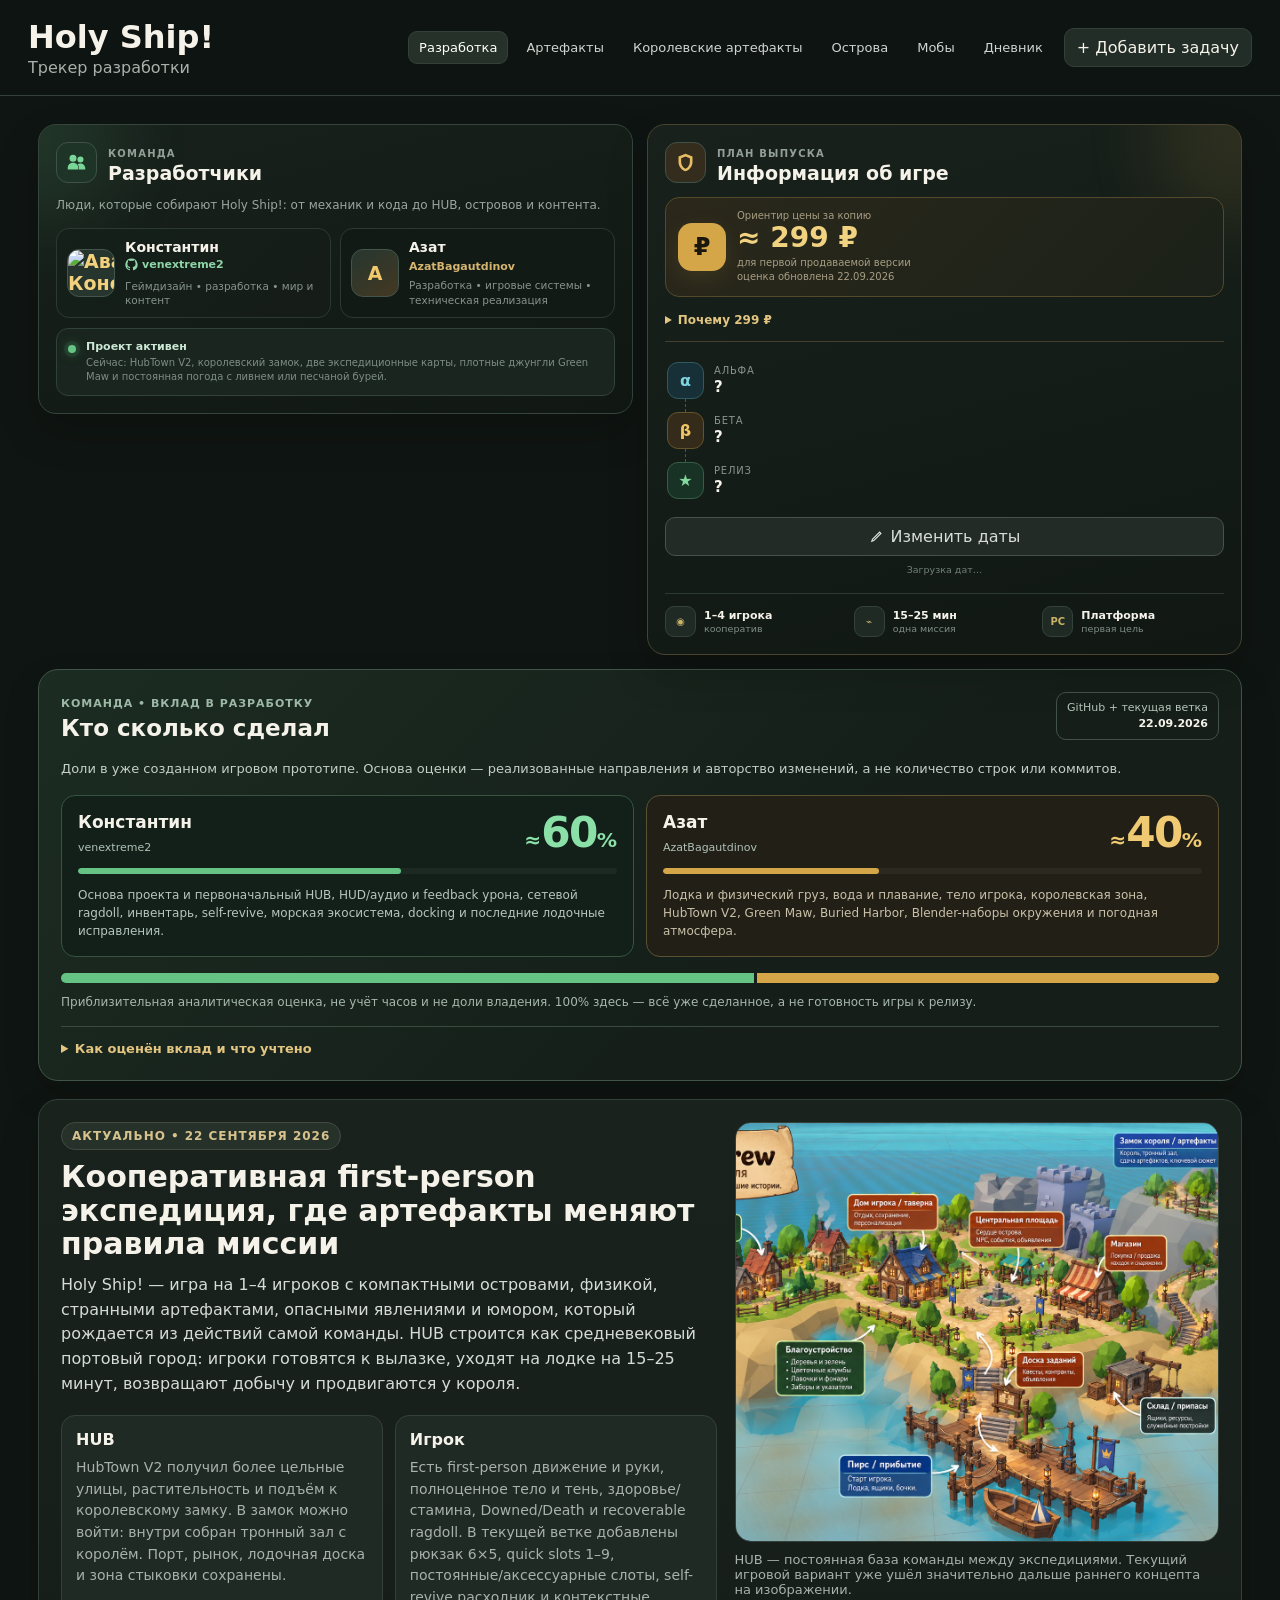
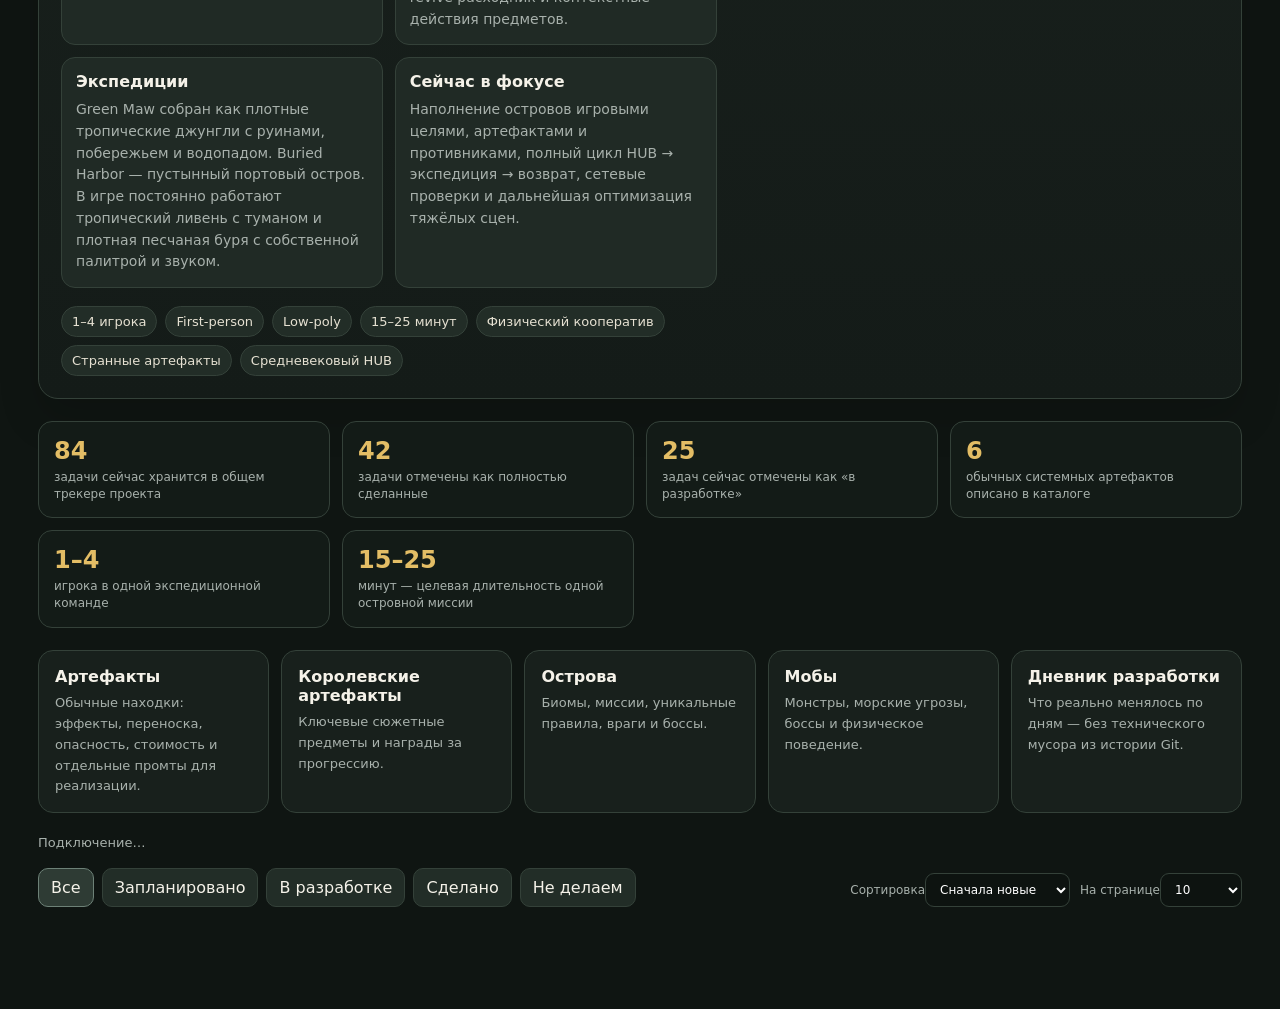
==== index.html @ 6473b207 "docs: refresh project board through Sep 22" ====
<!doctype html>
<html lang="ru">
<head>
<meta charset="utf-8">
<meta name="viewport" content="width=device-width,initial-scale=1">
<title>Holy Ship! — разработка</title>
<link rel="stylesheet" href="styles.css">
<link rel="stylesheet" href="home-panels.css">
<link rel="stylesheet" href="project-assessment.css?v=20260922">
</head>
<body class="home-page">
<header>
  <a class="brand" href="index.html"><h1>Holy Ship!</h1><p>Трекер разработки</p></a>
  <div class="header-actions">
    <nav class="site-nav">
      <a class="active" href="index.html">Разработка</a>
      <a href="artifacts.html">Артефакты</a>
      <a href="royal-artifacts.html">Королевские артефакты</a>
      <a href="islands.html">Острова</a>
      <a href="mobs.html">Мобы</a>
      <a href="devlog.html">Дневник</a>
    </nav>
    <button id="addTask">+ Добавить задачу</button>
  </div>
</header>

<main class="home-main">
<div class="home-layout">

  <aside class="home-sidebar developer-side" aria-label="Разработчики Holy Ship!">
    <section class="side-panel team-panel">
      <div class="side-panel-heading">
        <span class="side-icon side-icon-team" aria-hidden="true">
          <svg viewBox="0 0 24 24" role="img"><path d="M8 11a4 4 0 1 0 0-8 4 4 0 0 0 0 8Zm8.5 1a3.5 3.5 0 1 0 0-7 3.5 3.5 0 0 0 0 7ZM2 20v-2c0-3.2 2.6-5.8 5.8-5.8h.4c3.2 0 5.8 2.6 5.8 5.8v2H2Zm12.7 0v-1.8c0-1.7-.6-3.3-1.6-4.5.9-.5 2-.7 3.1-.7h.3c3 0 5.5 2.4 5.5 5.5V20h-7.3Z"/></svg>
        </span>
        <div><span class="side-kicker">Команда</span><h2>Разработчики</h2></div>
      </div>
      <p class="side-intro">Люди, которые собирают Holy Ship!: от механик и кода до HUB, островов и контента.</p>

      <div class="developer-list">
        <article class="developer-card developer-primary">
          <div class="developer-avatar github-avatar">
            <img src="https://avatars.githubusercontent.com/u/323663617?v=4" alt="Аватар Константина">
          </div>
          <div class="developer-copy">
            <strong>Константин</strong>
            <a class="developer-nick" href="https://github.com/venextreme2" target="_blank" rel="noopener noreferrer">
              <svg viewBox="0 0 24 24" aria-hidden="true"><path d="M12 .7a11.3 11.3 0 0 0-3.6 22c.6.1.8-.2.8-.5v-2.2c-3.4.7-4.1-1.4-4.1-1.4-.5-1.4-1.3-1.8-1.3-1.8-1.1-.7.1-.7.1-.7 1.2.1 1.8 1.2 1.8 1.2 1.1 1.8 2.8 1.3 3.5 1 .1-.8.4-1.3.8-1.6-2.7-.3-5.6-1.4-5.6-6a4.7 4.7 0 0 1 1.2-3.2c-.1-.3-.5-1.6.1-3.2 0 0 1-.3 3.3 1.2a11.5 11.5 0 0 1 6 0c2.3-1.6 3.3-1.2 3.3-1.2.6 1.6.2 2.9.1 3.2a4.7 4.7 0 0 1 1.2 3.2c0 4.7-2.9 5.7-5.6 6 .4.4.8 1.1.8 2.2v3.3c0 .3.2.6.8.5A11.3 11.3 0 0 0 12 .7Z"/></svg>
              venextreme2
            </a>
            <span>Геймдизайн • разработка • мир и контент</span>
          </div>
        </article>

        <article class="developer-card">
          <div class="developer-avatar azat-avatar" aria-hidden="true">A</div>
          <div class="developer-copy">
            <strong>Азат</strong>
            <a class="developer-nick plain-nick" href="https://github.com/AzatBagautdinov" target="_blank" rel="noopener noreferrer">AzatBagautdinov</a>
            <span>Разработка • игровые системы • техническая реализация</span>
          </div>
        </article>
      </div>

      <div class="team-status">
        <span class="live-dot" aria-hidden="true"></span>
        <div><strong>Проект активен</strong><span>Сейчас: HubTown V2, королевский замок, две экспедиционные карты, плотные джунгли Green Maw и постоянная погода с ливнем или песчаной бурей.</span></div>
      </div>
    </section>
  </aside>

  <div class="home-center">
    <section class="assessment-hud" id="team-contribution" aria-labelledby="contributionTitle">
      <div class="assessment-heading">
        <div><span class="assessment-kicker">Команда • вклад в разработку</span><h2 id="contributionTitle">Кто сколько сделал</h2></div>
        <div class="assessment-stamp">GitHub + текущая ветка<time datetime="2026-09-22">22.09.2026</time></div>
      </div>
      <p class="assessment-intro">Доли в уже созданном игровом прототипе. Основа оценки — реализованные направления и авторство изменений, а не количество строк или коммитов.</p>
      <div class="contribution-cards">
        <article class="contribution-card konstantin-contribution">
          <div class="contribution-card-top">
            <div class="contribution-person"><h3>Константин</h3><a href="https://github.com/venextreme2" target="_blank" rel="noopener noreferrer">venextreme2</a></div>
            <div class="contribution-value" aria-label="Примерно 60 процентов"><small>≈</small>60<small>%</small></div>
          </div>
          <div class="contribution-meter" aria-hidden="true"><span></span></div>
          <p>Основа проекта и первоначальный HUB, HUD/аудио и feedback урона, сетевой ragdoll, инвентарь, self-revive, морская экосистема, docking и последние лодочные исправления.</p>
        </article>
        <article class="contribution-card azat-contribution">
          <div class="contribution-card-top">
            <div class="contribution-person"><h3>Азат</h3><a href="https://github.com/AzatBagautdinov" target="_blank" rel="noopener noreferrer">AzatBagautdinov</a></div>
            <div class="contribution-value" aria-label="Примерно 40 процентов"><small>≈</small>40<small>%</small></div>
          </div>
          <div class="contribution-meter" aria-hidden="true"><span></span></div>
          <p>Лодка и физический груз, вода и плавание, тело игрока, королевская зона, HubTown V2, Green Maw, Buried Harbor, Blender-наборы окружения и погодная атмосфера.</p>
        </article>
      </div>
      <div class="contribution-split" aria-hidden="true"><span class="konstantin-share"></span><span class="azat-share"></span></div>
      <p class="assessment-caveat">Приблизительная аналитическая оценка, не учёт часов и не доли владения. 100% здесь — всё уже сделанное, а не готовность игры к релизу.</p>
      <details class="assessment-method">
        <summary>Как оценён вклад и что учтено</summary>
        <p>Срез истории <a href="https://github.com/venextreme2/Curio-Crew/tree/feature/environment-p5-atmosphere" target="_blank" rel="noopener noreferrer">Curio-Crew</a> за 1–22 сентября 2026, включая рабочие ветки с инвентарём, self-revive, морской экосистемой, docking, HubTown V2, королевским замком, Green Maw, Buried Harbor и погодой. Автор <code>BoryaZhivotnoe</code> учтён как Азат. Правки этого сайта в расчёт не включены.</p>
        <p>Ниже — условные баллы из 100. Веса направлений и распределение внутри них выбраны при анализе, а не измерены GitHub. Поэтому итог показан со знаком «≈».</p>
        <div class="assessment-table-wrap">
          <table class="assessment-table">
            <caption>Расчёт: К. — Константин, А. — Азат. Баллы не обозначают часы работы.</caption>
            <thead><tr><th scope="col">Направление</th><th scope="col">Вес</th><th scope="col">К.</th><th scope="col">А.</th></tr></thead>
            <tbody>
              <tr><th scope="row">Основа прототипа и доставка</th><td>6</td><td>6</td><td>0</td></tr>
              <tr><th scope="row">HUB, замок, локации и свет</th><td>18</td><td>10</td><td>8</td></tr>
              <tr><th scope="row">Экспедиционные миры, биомы и погода</th><td>16</td><td>3</td><td>13</td></tr>
              <tr><th scope="row">Игрок, тело, анимации, смерть и revive</th><td>14</td><td>8</td><td>6</td></tr>
              <tr><th scope="row">Вода, плавание и подводные эффекты</th><td>10</td><td>5</td><td>5</td></tr>
              <tr><th scope="row">Лодки, upgrade, docking и физический груз</th><td>11</td><td>6</td><td>5</td></tr>
              <tr><th scope="row">Инвентарь, quick slots и self-revive</th><td>8</td><td>8</td><td>0</td></tr>
              <tr><th scope="row">Морские существа и Shark AI</th><td>6</td><td>6</td><td>0</td></tr>
              <tr><th scope="row">Аудио, HUD и feedback урона</th><td>5</td><td>4</td><td>1</td></tr>
              <tr><th scope="row">Инструменты, коллизии и стабилизация</th><td>6</td><td>4</td><td>2</td></tr>
            </tbody>
            <tfoot><tr><th scope="row">Итого</th><td>100</td><td>60</td><td>40</td></tr></tfoot>
          </table>
        </div>
        <div class="assessment-evidence">
          <p><strong>Примеры вклада Константина:</strong> <a href="https://github.com/venextreme2/Curio-Crew/commit/9d857a5186cec283cc8191529ae76d3acc9ea79f" target="_blank" rel="noopener noreferrer">сборка HUB</a>, <a href="https://github.com/venextreme2/Curio-Crew/commit/b2d493122cbd69dd42f73d2ad4cbd9ad27508ed9" target="_blank" rel="noopener noreferrer">свет и туман</a>, <a href="https://github.com/venextreme2/Curio-Crew/commit/79cb7b4da74b2a150bab86f8b2b8f381b72b244d" target="_blank" rel="noopener noreferrer">hit/damage feedback</a>, <a href="https://github.com/venextreme2/Curio-Crew/commit/611344b75c66bc3a22d64d091be173e6da9c8a20" target="_blank" rel="noopener noreferrer">последние фиксы коллизий лодки</a> и текущая ветка с инвентарём, self-revive, морской экосистемой, docking и water/gameplay polish.</p>
          <p><strong>Примеры вклада Азата:</strong> <a href="https://github.com/venextreme2/Curio-Crew/commit/5e870aecf661e4c1f12cb3a8f9acf0238e9a3d4b" target="_blank" rel="noopener noreferrer">механика плавания</a>, <a href="https://github.com/venextreme2/Curio-Crew/commit/a07aa0bc72893ab0c742d03d9674245a0d147084" target="_blank" rel="noopener noreferrer">физическое тело игрока</a>, <a href="https://github.com/venextreme2/Curio-Crew/commit/dc43535c167300f0419b71db5fd477a32755e559" target="_blank" rel="noopener noreferrer">королевская зона</a>, <a href="https://github.com/venextreme2/Curio-Crew/commit/5182215e17bd1317cfc9fd90052757a99d9b647a" target="_blank" rel="noopener noreferrer">замок, HubTown V2 и Green Maw</a>, <a href="https://github.com/venextreme2/Curio-Crew/commit/d2ec234654513bbdbf4b252cfcbd4974ed2420c3" target="_blank" rel="noopener noreferrer">уникальная погода островов</a>, <a href="https://github.com/venextreme2/Curio-Crew/commit/5037fdc4231ae58b4a5cac8421519e1276eebc14" target="_blank" rel="noopener noreferrer">экспедиционная лодка</a> и <a href="https://github.com/venextreme2/Curio-Crew/commit/ec7ffcfca89c792f473c0821d813aefc0ca02b83" target="_blank" rel="noopener noreferrer">коллизии окружения</a>.</p>
        </div>
        <p class="assessment-limit">Merge-коммиты, повторы одной реализации, отменённые эксперименты и объём импортированных ассетов не дают дополнительных баллов. Реальные исправления интеграции учтены отдельно. Git не показывает все обсуждения, тестирование, совместную работу и незапушенные изменения. Автор коммита — ориентир, а не доказательство единоличного выполнения. Веса можно пересмотреть после совместной проверки.</p>
        <p>Это сохранённый срез на указанную дату, а не автоматический счётчик активности. Новые изменения требуют повторной оценки.</p>
      </details>
    </section>

    <section class="hero-card">
      <div class="hero-text">
        <span class="eyebrow">Актуально • 22 сентября 2026</span>
        <h2>Кооперативная first-person экспедиция, где артефакты меняют правила миссии</h2>
        <p>Holy Ship! — игра на 1–4 игроков с компактными островами, физикой, странными артефактами, опасными явлениями и юмором, который рождается из действий самой команды. HUB строится как средневековый портовый город: игроки готовятся к вылазке, уходят на лодке на 15–25 минут, возвращают добычу и продвигаются у короля.</p>

        <div class="hero-grid">
          <div class="mini-card"><h3>HUB</h3><p>HubTown V2 получил более цельные улицы, растительность и подъём к королевскому замку. В замок можно войти: внутри собран тронный зал с королём. Порт, рынок, лодочная доска и зона стыковки сохранены.</p></div>
          <div class="mini-card"><h3>Игрок</h3><p>Есть first-person движение и руки, полноценное тело и тень, здоровье/стамина, Downed/Death и recoverable ragdoll. В текущей ветке добавлены рюкзак 6×5, quick slots 1–9, постоянные/аксессуарные слоты, self-revive расходник и контекстные действия предметов.</p></div>
          <div class="mini-card"><h3>Экспедиции</h3><p>Green Maw собран как плотные тропические джунгли с руинами, побережьем и водопадом. Buried Harbor — пустынный портовый остров. В игре постоянно работают тропический ливень с туманом и плотная песчаная буря с собственной палитрой и звуком.</p></div>
          <div class="mini-card"><h3>Сейчас в фокусе</h3><p>Наполнение островов игровыми целями, артефактами и противниками, полный цикл HUB → экспедиция → возврат, сетевые проверки и дальнейшая оптимизация тяжёлых сцен.</p></div>
        </div>

        <div class="project-tags">
          <span>1–4 игрока</span><span>First-person</span><span>Low-poly</span><span>15–25 минут</span><span>Физический кооператив</span><span>Странные артефакты</span><span>Средневековый HUB</span>
        </div>
      </div>
      <div class="hero-image-wrap">
        <img src="assets/hub-hero.png" alt="Концепт HUB Holy Ship!">
        <div class="hero-caption">HUB — постоянная база команды между экспедициями. Текущий игровой вариант уже ушёл значительно дальше раннего концепта на изображении.</div>
      </div>
    </section>

    <section class="project-snapshot" aria-label="Актуальный срез проекта">
      <div class="snapshot-card"><strong id="taskTotal">84</strong><span>задачи сейчас хранится в общем трекере проекта</span></div>
      <div class="snapshot-card"><strong id="taskDone">42</strong><span>задачи отмечены как полностью сделанные</span></div>
      <div class="snapshot-card"><strong id="taskDoing">25</strong><span>задач сейчас отмечены как «в разработке»</span></div>
      <div class="snapshot-card"><strong id="artifactCount">6</strong><span>обычных системных артефактов описано в каталоге</span></div>
      <div class="snapshot-card"><strong>1–4</strong><span>игрока в одной экспедиционной команде</span></div>
      <div class="snapshot-card"><strong>15–25</strong><span>минут — целевая длительность одной островной миссии</span></div>
    </section>

    <section class="section-links">
      <a class="section-link" href="artifacts.html"><strong>Артефакты</strong><span>Обычные находки: эффекты, переноска, опасность, стоимость и отдельные промты для реализации.</span></a>
      <a class="section-link" href="royal-artifacts.html"><strong>Королевские артефакты</strong><span>Ключевые сюжетные предметы и награды за прогрессию.</span></a>
      <a class="section-link" href="islands.html"><strong>Острова</strong><span>Биомы, миссии, уникальные правила, враги и боссы.</span></a>
      <a class="section-link" href="mobs.html"><strong>Мобы</strong><span>Монстры, морские угрозы, боссы и физическое поведение.</span></a>
      <a class="section-link" href="devlog.html"><strong>Дневник разработки</strong><span>Что реально менялось по дням — без технического мусора из истории Git.</span></a>
    </section>

    <section class="task-board">
      <div class="statusline"><span id="connection">Подключение…</span></div>
      <div class="task-toolbar">
        <nav class="filters">
          <button class="filter active" data-filter="all">Все</button>
          <button class="filter" data-filter="planned">Запланировано</button>
          <button class="filter" data-filter="doing">В разработке</button>
          <button class="filter" data-filter="done">Сделано</button>
          <button class="filter" data-filter="cancelled">Не делаем</button>
        </nav>
        <div class="task-controls">
          <label>Сортировка<select id="taskSort"><option value="newest">Сначала новые</option><option value="oldest">Сначала старые</option><option value="status">По статусу</option><option value="title-asc">Название А–Я</option><option value="title-desc">Название Я–А</option></select></label>
          <label>На странице<select id="pageSize"><option value="5">5</option><option value="10" selected>10</option><option value="20">20</option><option value="50">50</option></select></label>
        </div>
      </div>
      <div id="taskMeta" class="task-meta"></div>
      <section id="tasks"></section>
      <div id="pagination" class="pagination"></div>
    </section>
  </div>

  <aside class="home-sidebar release-side" aria-label="Информация об игре">
    <section class="side-panel release-panel">
      <div class="side-panel-heading">
        <span class="side-icon side-icon-release" aria-hidden="true">
          <svg viewBox="0 0 24 24"><path d="M12 2 4 5v6c0 5.1 3.4 9.7 8 11 4.6-1.3 8-5.9 8-11V5l-8-3Zm0 3.1 5 1.9v4c0 3.5-2.1 6.9-5 8.1-2.9-1.2-5-4.6-5-8.1V7l5-1.9Z"/></svg>
        </span>
        <div><span class="side-kicker">План выпуска</span><h2>Информация об игре</h2></div>
      </div>

      <div class="price-card">
        <div class="price-icon" aria-hidden="true">₽</div>
        <div><span>Ориентир цены за копию</span><strong>≈ 299 ₽</strong><small>для первой продаваемой версии<br>оценка обновлена 22.09.2026</small></div>
      </div>
      <details class="price-assessment">
        <summary>Почему 299 ₽</summary>
        <p><strong>Предварительный ориентир: 249–399 ₽.</strong> 299 ₽ — аналитическое предложение для бюджетной кооперативной игры, не установленная цена магазина и не стоимость разработки проекта.</p>
        <p>В проекте уже есть HubTown V2 с замком и тронным залом, две крупные экспедиционные сцены, уникальная погода, физические взаимодействия, тело игрока, плавание, аудио, лодка с upgrade/docking, recoverable ragdoll, hit/damage feedback, инвентарь, self-revive и морские существа. Это заметно более зрелый прототип, но не подтверждение готовности к продаже: полный сетевой цикл экспедиции, противники, артефакты, прогрессия и стабильность ещё требуют проверки.</p>
        <p>Цену стоит подтвердить после внешнего плейтеста продаваемой сборки. Планы на острова и артефакты не считаются уже готовым контентом.</p>
        <p>Рыночные ориентиры для сравнения, а не формула цены: <a href="https://steamdb.info/app/1966720/" target="_blank" rel="noopener noreferrer">Lethal Company — региональные цены</a> и <a href="https://store.steampowered.com/app/3241660/REPO/" target="_blank" rel="noopener noreferrer">R.E.P.O. — формат и состав игры</a>. Обоснование текущих систем: <a href="devlog.html#day-2026-09-19">дневник разработки</a>.</p>
      </details>

      <div class="release-timeline" aria-live="polite">
        <div class="release-row alpha-row"><span class="release-badge">α</span><div><span>Альфа</span><strong id="alphaDate">?</strong></div></div>
        <div class="release-line"></div>
        <div class="release-row beta-row"><span class="release-badge">β</span><div><span>Бета</span><strong id="betaDate">?</strong></div></div>
        <div class="release-line"></div>
        <div class="release-row launch-row"><span class="release-badge">★</span><div><span>Релиз</span><strong id="releaseDate">?</strong></div></div>
      </div>

      <button id="editReleaseDates" class="release-edit-button" type="button">
        <svg viewBox="0 0 24 24" aria-hidden="true"><path d="m16.9 3.6 3.5 3.5L8.2 19.3 3 21l1.7-5.2L16.9 3.6Zm0 2.8L6.5 16.8 6 18l1.2-.5L17.6 7.1l-.7-.7Z"/></svg>
        Изменить даты
      </button>

      <div id="releaseEditor" class="release-editor hidden">
        <label>Альфа<input id="alphaDateInput" type="text" maxlength="40" placeholder="например: март 2027 или 15.03.2027"></label>
        <label>Бета<input id="betaDateInput" type="text" maxlength="40" placeholder="дата или период"></label>
        <label>Релиз<input id="releaseDateInput" type="text" maxlength="40" placeholder="дата или период"></label>
        <div class="release-editor-actions"><button id="cancelReleaseDates" type="button">Отмена</button><button id="saveReleaseDates" class="primary" type="button">Сохранить</button></div>
      </div>
      <div id="releaseSyncState" class="release-sync-state">Загрузка дат…</div>

      <div class="game-facts">
        <div><span class="fact-icon">◉</span><span><b>1–4 игрока</b><small>кооператив</small></span></div>
        <div><span class="fact-icon">⌁</span><span><b>15–25 мин</b><small>одна миссия</small></span></div>
        <div><span class="fact-icon">PC</span><span><b>Платформа</b><small>первая цель</small></span></div>
      </div>
    </section>
  </aside>

</div>
</main>

<dialog id="dialog">
<form id="form">
  <h2 id="formTitle">Новая задача</h2>
  <input id="id" type="hidden">
  <label>Название<input id="title" required></label>
  <label>Описание<textarea id="description" rows="4"></textarea></label>
  <label>Статус<select id="status"><option value="planned">Запланировано</option><option value="doing">В разработке</option><option value="done">Сделано</option><option value="cancelled">Не делаем</option></select></label>
  <div class="image-field">
    <label>Картинка</label>
    <div id="imageDrop" class="image-drop" tabindex="0" role="button" aria-label="Загрузить картинку"><input id="imageFile" type="file" accept="image/*" hidden><div id="imageDropText"><strong>Перетащи картинку в эту область</strong><small>Рамка подсветится перед успешным добавлением • или нажми, чтобы выбрать файл</small></div><img id="imagePreview" class="hidden" alt="Предпросмотр картинки"></div>
    <label>Или ссылка на картинку<input id="image" placeholder="https://..."></label>
    <button type="button" id="clearImage" class="image-clear hidden">Убрать картинку</button>
  </div>
  <div class="actions"><button type="button" id="delete" class="danger hidden">Удалить</button><span></span><button type="button" id="cancel">Отмена</button><button type="submit" class="primary">Сохранить</button></div>
</form>
</dialog>
<script src="https://cdn.jsdelivr.net/npm/@supabase/supabase-js@2"></script>
<script src="config.js"></script>
<script src="app.js"></script>
<script src="home-panels.js"></script>
</body>
</html>
---- styles.css ----
:root{--bg:#0f1512;--panel:#18201c;--panel2:#202a25;--border:#344139;--text:#f5f2e9;--muted:#a8b1ac;--gold:#d4a647;--green:#65c484;--yellow:#d7a94b;--red:#cf756b;--cyan:#6ebbc7}
*{box-sizing:border-box}html{scroll-behavior:smooth}body{margin:0;background:var(--bg);color:var(--text);font-family:system-ui,-apple-system,Segoe UI,sans-serif}a{color:inherit;text-decoration:none}
header{display:flex;justify-content:space-between;align-items:center;gap:20px;padding:18px 28px;border-bottom:1px solid var(--border);position:sticky;top:0;background:#0f1512f2;backdrop-filter:blur(12px);z-index:5}
.brand h1{margin:0}.brand p{margin:2px 0 0;color:var(--muted)}button,input,textarea,select{font:inherit}button,.button{border:1px solid var(--border);background:#222d27;color:var(--text);padding:9px 12px;border-radius:10px;cursor:pointer}.primary{background:var(--gold);color:#231a08;border:0;font-weight:800}.danger{color:#ffaaa1}.hidden{display:none!important}
.site-nav{display:flex;align-items:center;gap:7px;flex-wrap:wrap}.site-nav a{font-size:13px;padding:8px 10px;border-radius:9px;border:1px solid transparent;color:#cfd5d1}.site-nav a:hover,.site-nav a.active{background:#263129;border-color:var(--border);color:#fff}.header-actions{display:flex;align-items:center;gap:10px}
main{max-width:1180px;margin:auto;padding:28px 18px}.statusline{color:var(--muted);font-size:13px;margin:18px 0}.eyebrow{display:inline-block;font-size:12px;font-weight:800;letter-spacing:.08em;text-transform:uppercase;padding:6px 10px;border-radius:999px;background:#263129;color:#d7c28d;border:1px solid #414b44;margin-bottom:10px}
.hero-card{display:grid;grid-template-columns:1.15fr .85fr;gap:18px;background:linear-gradient(180deg,#1a221e,#141b18);border:1px solid var(--border);border-radius:20px;padding:22px;box-shadow:0 20px 40px #00000025}.hero-card h2,.page-hero h2{margin:0 0 12px;font-size:30px;line-height:1.12}.hero-card p,.page-hero p{margin:0;color:#d6dbd8;line-height:1.55}.hero-grid{display:grid;grid-template-columns:repeat(2,minmax(0,1fr));gap:12px;margin-top:18px}.mini-card{background:var(--panel2);border:1px solid var(--border);border-radius:14px;padding:14px}.mini-card h3{margin:0 0 8px;font-size:16px}.mini-card p{font-size:14px;color:var(--muted)}.project-tags,.tag-row{display:flex;flex-wrap:wrap;gap:8px;margin-top:18px}.project-tags span,.tag{padding:7px 10px;border-radius:999px;background:#222d27;border:1px solid var(--border);font-size:13px;color:#e6e1d2}.hero-image-wrap{display:flex;flex-direction:column;gap:10px}.hero-image-wrap img{width:100%;height:100%;max-height:420px;object-fit:cover;border-radius:16px;border:1px solid var(--border);display:block}.hero-caption{font-size:13px;color:var(--muted)}
.section-links{display:grid;grid-template-columns:repeat(auto-fit,minmax(185px,1fr));gap:12px;margin:22px 0}.section-link{background:var(--panel);border:1px solid var(--border);border-radius:15px;padding:16px;transition:.15s ease}.section-link:hover{transform:translateY(-2px);border-color:#66786e}.section-link strong{display:block;margin-bottom:6px}.section-link span{color:var(--muted);font-size:13px;line-height:1.45}
.project-snapshot{display:grid;grid-template-columns:repeat(4,minmax(0,1fr));gap:12px;margin:22px 0}.snapshot-card{background:#131b17;border:1px solid var(--border);border-radius:14px;padding:15px}.snapshot-card strong{font-size:24px;display:block;color:#e3bd65}.snapshot-card span{font-size:12px;color:var(--muted);line-height:1.4;display:block;margin-top:4px}
nav.filters{display:flex;gap:8px;flex-wrap:wrap;margin-bottom:0}.filter.active{border-color:#6d8177;background:#2e3b34}
.task-board{scroll-margin-top:100px}.task-toolbar{display:flex;justify-content:space-between;align-items:flex-end;gap:16px;margin-bottom:12px}.task-controls{display:flex;gap:10px;align-items:flex-end}.task-controls label{margin:0;font-size:12px;color:var(--muted)}.task-controls select{width:auto;min-width:145px;margin-top:5px;padding:8px 10px}.task-controls label:last-child select{min-width:82px}.task-meta{font-size:13px;color:var(--muted);margin:4px 0 12px}
#tasks,.catalog-grid{display:grid;gap:14px}.catalog-grid{grid-template-columns:1fr}.card,.catalog-card{background:var(--panel);border:1px solid var(--border);border-radius:15px}.card{padding:16px}.catalog-card{overflow:hidden;padding:0;box-shadow:0 10px 28px #00000018}.catalog-head{display:grid;grid-template-columns:minmax(260px,340px) 1fr;min-height:240px}.catalog-image{background:#111814;border-right:1px solid var(--border);display:flex;align-items:center;justify-content:center;color:#66736c;min-height:240px;overflow:hidden}.catalog-image img{width:100%;height:100%;min-height:240px;max-height:310px;object-fit:cover;display:block}.catalog-image span{padding:20px;text-align:center}.catalog-body{padding:17px 18px}.top{display:flex;justify-content:space-between;align-items:center;gap:10px}.pill{font-size:12px;font-weight:800;padding:5px 9px;border-radius:999px}.planned,.idea{background:#2b3430}.doing{background:#463a1c;color:#ffdc86}.done{background:#183b27;color:#92e4ad}.cancelled{background:#402625;color:#f0a098}.card h3,.catalog-card h3{margin:14px 0 6px}.catalog-card h3{font-size:22px}.card p,.catalog-card p{margin:0;color:var(--muted);white-space:pre-wrap;line-height:1.55}.catalog-description{max-width:78ch}.card img{width:100%;max-height:320px;object-fit:cover;border-radius:10px;margin-top:12px}.quick{display:flex;gap:7px;flex-wrap:wrap;margin-top:14px}.quick button{font-size:13px;padding:7px 9px}.edit{background:none;color:var(--muted)}
.pagination{display:flex;justify-content:center;align-items:center;gap:7px;margin:20px 0 4px;min-height:38px}.pagination button{min-width:38px;padding:8px 10px}.pagination button.active{background:var(--gold);border-color:var(--gold);color:#231a08;font-weight:800}.pagination button:disabled{opacity:.35;cursor:not-allowed}.pagination-ellipsis{color:var(--muted);padding:0 3px}
.detail-list{display:grid;grid-template-columns:repeat(2,minmax(0,1fr));gap:10px;padding:0 16px 16px}.detail{background:#131b17;border:1px solid #29352f;border-radius:10px;padding:12px;min-width:0}.detail b{display:block;font-size:11px;text-transform:uppercase;letter-spacing:.05em;color:#8d9992;margin-bottom:6px}.detail span{font-size:14px;line-height:1.48;white-space:pre-line;overflow-wrap:anywhere}.codex-prompt{margin:0 16px 16px;border:1px solid #36515b;background:#10191b;border-radius:11px;overflow:hidden}.codex-prompt summary{cursor:pointer;padding:12px 14px;font-weight:800;color:#87cfdb;list-style-position:inside}.codex-prompt[open] summary{border-bottom:1px solid #2b4148}.codex-prompt>div{white-space:pre-wrap;line-height:1.5;color:#d9e3e4;padding:14px;overflow-wrap:anywhere;font-size:14px}.empty-state{border:1px dashed var(--border);border-radius:15px;padding:30px;text-align:center;color:var(--muted);grid-column:1/-1}
.page-hero{background:linear-gradient(180deg,#1a221e,#141b18);border:1px solid var(--border);border-radius:20px;padding:22px}.page-toolbar{display:flex;justify-content:space-between;gap:12px;align-items:center;margin:18px 0}.search{max-width:360px;margin:0}.search input{margin:0}
dialog{width:min(760px,calc(100vw - 28px));max-height:90vh;overflow:auto;background:#151d19;color:var(--text);border:1px solid var(--border);border-radius:16px;padding:20px}dialog::backdrop{background:#0009}form h2{margin-top:0}label{display:block;margin:13px 0;color:#cbd1ce}input,textarea,select{width:100%;margin-top:6px;background:#0d1310;color:#fff;border:1px solid var(--border);border-radius:9px;padding:10px}.form-grid{display:grid;grid-template-columns:1fr 1fr;gap:0 14px}.form-grid .wide{grid-column:1/-1}.actions{display:grid;grid-template-columns:auto 1fr auto auto;gap:8px;margin-top:18px}

/* Drag & drop картинок — одинаково для задач, островов, мобов и артефактов */
.image-field{margin-top:13px}.image-field>label:first-child{margin-bottom:7px}.image-drop{min-height:150px;border:2px dashed #53645a;border-radius:14px;background:#0d1310;display:flex;align-items:center;justify-content:center;text-align:center;color:var(--muted);cursor:pointer;padding:12px;overflow:hidden;transition:border-color .15s ease,background .15s ease,box-shadow .15s ease,transform .15s ease;outline:none;position:relative}.image-drop:after{content:"";position:absolute;inset:7px;border:1px solid transparent;border-radius:10px;pointer-events:none;transition:.15s ease}.image-drop:hover,.image-drop:focus{border-color:#81958a;background:#111915}.image-drop.dragging{border-color:var(--gold);background:#1c2318;box-shadow:0 0 0 4px #d4a64722,0 0 28px #d4a64722;transform:scale(1.008)}.image-drop.dragging:after{border-color:#d4a64780}.image-drop-text,#imageDropText{display:flex;flex-direction:column;gap:5px;pointer-events:none}.image-drop-text strong,#imageDropText strong{color:var(--text)}.image-drop-text small,#imageDropText small{color:var(--muted)}.image-drop img{width:100%;max-height:330px;object-fit:contain;border-radius:8px;display:block;position:relative;z-index:1}.image-clear{margin-top:8px;background:#202a25;color:#f0a098}

/* Теги-чипы: запятые пользователю больше не нужны */
.tag-editor{margin:5px 0 8px}.tag-editor>label{margin-bottom:7px}.tag-chips{display:flex;gap:7px;flex-wrap:wrap;min-height:0;margin:5px 0 8px}.tag-edit-chip{display:inline-flex;align-items:center;gap:6px;border:1px solid #3f5148;background:#222d27;border-radius:999px;padding:6px 7px 6px 10px;font-size:13px}.tag-edit-chip button{width:22px;height:22px;padding:0;border:0;border-radius:50%;background:#344139;color:#cfd5d1;line-height:1}.tag-input-row{display:grid;grid-template-columns:1fr auto;gap:8px;align-items:end}.tag-input-row input{margin:0}.tag-help{display:block;color:#7f8c85;margin-top:6px;font-size:12px;line-height:1.4}

/* Дневник разработки */
.devlog{display:grid;gap:14px;margin-top:18px}.dev-day{display:grid;grid-template-columns:150px 1fr;gap:18px;background:var(--panel);border:1px solid var(--border);border-radius:15px;padding:18px}.dev-date strong{display:block;font-size:20px;color:#e0bc6a}.dev-date span{display:block;color:var(--muted);font-size:12px;margin-top:4px}.dev-entry h3{margin:0 0 9px;font-size:18px}.dev-entry p{margin:0;color:#cbd2ce;line-height:1.55}.dev-entry ul{margin:10px 0 0;padding-left:20px;color:var(--muted);line-height:1.55}.dev-note{margin-top:14px;padding:12px 14px;border-left:3px solid var(--gold);background:#161e1a;color:var(--muted);font-size:13px;line-height:1.5}

@media(max-width:980px){header{align-items:flex-start;flex-direction:column}.header-actions{width:100%;justify-content:space-between}.hero-card{grid-template-columns:1fr}.hero-grid{grid-template-columns:1fr 1fr}.catalog-head{grid-template-columns:280px 1fr}.task-toolbar{align-items:stretch;flex-direction:column}.task-controls{justify-content:flex-start}.project-snapshot{grid-template-columns:repeat(2,1fr)}}
@media(max-width:760px){.catalog-head{grid-template-columns:1fr}.catalog-image{border-right:0;border-bottom:1px solid var(--border);max-height:300px}.catalog-image img{max-height:300px}.detail-list{grid-template-columns:1fr}.dev-day{grid-template-columns:1fr;gap:9px}}
@media(max-width:600px){header{padding:14px}main{padding:18px 12px}.site-nav{overflow-x:auto;flex-wrap:nowrap;width:100%;padding-bottom:3px}.site-nav a{white-space:nowrap}.header-actions{align-items:flex-start;flex-direction:column}.actions{grid-template-columns:1fr 1fr}.actions span{display:none}.hero-card h2,.page-hero h2{font-size:24px}.hero-grid{grid-template-columns:1fr}.form-grid{grid-template-columns:1fr}.page-toolbar{align-items:stretch;flex-direction:column}.search{max-width:none}.task-controls{display:grid;grid-template-columns:1fr 1fr;width:100%}.task-controls select{width:100%;min-width:0}.pagination{flex-wrap:wrap}.project-snapshot{grid-template-columns:1fr 1fr}.tag-input-row{grid-template-columns:1fr}.tag-input-row button{width:100%}}

/* Compact long catalog content: keep cards wide and readable instead of endless narrow columns. */
.catalog-description{color:var(--muted);white-space:pre-wrap;line-height:1.55;max-width:82ch;overflow-wrap:anywhere}
.catalog-description.is-clamped{display:-webkit-box;-webkit-line-clamp:7;-webkit-box-orient:vertical;overflow:hidden}
.text-toggle{margin-top:9px;padding:6px 0;border:0;background:transparent;color:#d8b45e;font-size:12px;text-align:left}
.detail-list{display:grid;grid-template-columns:repeat(2,minmax(0,1fr));gap:10px;padding:0 16px 16px}
.detail-accordion{background:#131b17;border:1px solid #29352f;border-radius:10px;min-width:0;overflow:hidden}
.detail-accordion summary{cursor:pointer;padding:12px;font-size:11px;text-transform:uppercase;letter-spacing:.05em;color:#9aa69f;font-weight:800}
.detail-accordion[open] summary{border-bottom:1px solid #29352f}
.detail-content{padding:12px 14px 14px;font-size:14px;line-height:1.52;white-space:pre-wrap;overflow-wrap:anywhere;color:#e4e8e5}
@media(max-width:760px){.detail-list{grid-template-columns:1fr}}
---- home-panels.css ----
.home-page{overflow-x:hidden}.home-main{max-width:1800px;padding:28px 18px}.home-layout{display:grid;grid-template-columns:minmax(220px,260px) minmax(0,1180px) minmax(230px,280px);grid-template-areas:"left center right";gap:20px;align-items:start;justify-content:center}.home-center{grid-area:center;min-width:0}.developer-side{grid-area:left}.release-side{grid-area:right}.home-sidebar{position:sticky;top:96px;min-width:0}
.side-panel{position:relative;overflow:hidden;background:linear-gradient(165deg,#18211c 0%,#111814 100%);border:1px solid #35453c;border-radius:18px;padding:17px;box-shadow:0 18px 42px #0000002b}.side-panel:before{content:"";position:absolute;width:170px;height:170px;border-radius:50%;filter:blur(38px);opacity:.12;pointer-events:none}.team-panel:before{left:-85px;top:-70px;background:#65c484}.release-panel:before{right:-80px;top:-70px;background:#d4a647}.side-panel>*{position:relative;z-index:1}.side-panel-heading{display:flex;align-items:center;gap:11px;margin-bottom:11px}.side-panel-heading h2{font-size:19px;margin:2px 0 0;line-height:1.1}.side-kicker{font-size:10px;letter-spacing:.12em;text-transform:uppercase;color:#93a097;font-weight:800}.side-icon{width:41px;height:41px;flex:0 0 41px;border-radius:12px;display:grid;place-items:center;border:1px solid #405248}.side-icon svg{width:21px;height:21px;fill:currentColor}.side-icon-team{background:#1d3427;color:#7ad598}.side-icon-release{background:#342d1d;color:#e6bd64}.side-intro{font-size:12px!important;color:#99a69f!important;line-height:1.5!important;margin-bottom:14px!important}
.developer-list{display:grid;gap:9px}.developer-card{display:grid;grid-template-columns:48px 1fr;gap:10px;align-items:center;background:#121a16;border:1px solid #2c3932;border-radius:13px;padding:10px;transition:.15s ease}.developer-card:hover{border-color:#4d6257;transform:translateY(-1px)}.developer-primary{background:linear-gradient(135deg,#142019,#161c18)}.developer-avatar{width:48px;height:48px;border-radius:12px;display:grid;place-items:center;overflow:hidden;border:1px solid #43554c;background:#26352d;color:#f4d27d;font-weight:900;font-size:19px}.developer-avatar img{width:100%;height:100%;object-fit:cover;display:block}.azat-avatar{background:linear-gradient(145deg,#26362f,#443822);color:#f2ca6e}.developer-copy{min-width:0}.developer-copy strong{display:block;font-size:14px}.developer-copy>span:last-child{display:block;color:#87938d;font-size:10.5px;line-height:1.35;margin-top:4px}.developer-nick{display:inline-flex;align-items:center;gap:4px;margin-top:3px;color:#8ed5a7;font-size:11px;font-weight:700;max-width:100%}.developer-nick svg{width:13px;height:13px;fill:currentColor}.plain-nick{color:#d5b56f}.team-status{display:grid;grid-template-columns:9px 1fr;gap:9px;margin-top:13px;padding:11px;border-radius:12px;background:#19251e;border:1px solid #304239}.live-dot{width:8px;height:8px;margin-top:5px;border-radius:50%;background:#65c484;box-shadow:0 0 0 4px #65c48418,0 0 12px #65c48488}.team-status strong{display:block;font-size:11px;color:#cce8d5}.team-status span:last-child{display:block;font-size:10px;color:#7f8d85;line-height:1.4;margin-top:3px}
.release-panel{border-color:#4a432f}.price-card{display:grid;grid-template-columns:48px 1fr;gap:11px;align-items:center;padding:12px;border-radius:14px;background:linear-gradient(135deg,#2b281b,#1b2119);border:1px solid #54492b;margin:13px 0 16px}.price-icon{width:48px;height:48px;border-radius:14px;display:grid;place-items:center;background:#d4a647;color:#1b170c;font-weight:900;font-size:24px;box-shadow:0 7px 22px #d4a6471f}.price-card span,.price-card small{display:block;color:#a79e84;font-size:10px}.price-card strong{display:block;font-size:25px;color:#f1d280;line-height:1.05;margin:2px 0}.release-timeline{padding:4px 2px}.release-row{display:grid;grid-template-columns:37px 1fr;align-items:center;gap:10px}.release-badge{width:37px;height:37px;border-radius:11px;display:grid;place-items:center;font-weight:900;font-size:16px;border:1px solid}.release-row>div>span{display:block;font-size:10px;text-transform:uppercase;letter-spacing:.08em;color:#88958e}.release-row strong{display:block;margin-top:2px;font-size:15px;color:#f5f2e9;overflow-wrap:anywhere}.alpha-row .release-badge{background:#173037;border-color:#315964;color:#7fd3df}.beta-row .release-badge{background:#342b1a;border-color:#66532b;color:#efc666}.launch-row .release-badge{background:#183325;border-color:#365d45;color:#84d99f}.release-line{height:13px;border-left:1px dashed #4a554f;margin-left:18px}.release-edit-button{width:100%;margin-top:14px;display:flex;align-items:center;justify-content:center;gap:7px;background:#222b25;border-color:#475249;color:#d9ddd9}.release-edit-button:hover{border-color:#d4a647;color:#f1d280}.release-edit-button svg{width:15px;height:15px;fill:currentColor}.release-editor{margin-top:12px;padding:12px;border-radius:13px;background:#101713;border:1px solid #3f493d}.release-editor label{margin:8px 0;font-size:11px;color:#99a59e}.release-editor input{margin-top:4px;padding:8px 9px;font-size:12px}.release-editor-actions{display:grid;grid-template-columns:1fr 1fr;gap:7px;margin-top:10px}.release-sync-state{min-height:17px;margin-top:8px;text-align:center;font-size:9.5px;color:#708078}.release-sync-state.saved{color:#74c990}.release-sync-state.error{color:#dc857a}.game-facts{display:grid;gap:7px;margin-top:12px;padding-top:12px;border-top:1px solid #2e3932}.game-facts>div{display:grid;grid-template-columns:31px 1fr;gap:8px;align-items:center}.fact-icon{width:31px;height:31px;border-radius:9px;display:grid;place-items:center;background:#202a24;border:1px solid #344239;color:#cab267;font-size:10px;font-weight:900}.game-facts b,.game-facts small{display:block}.game-facts b{font-size:11px}.game-facts small{font-size:9.5px;color:#7f8c85;margin-top:1px}
@media(max-width:1500px){.home-main{max-width:1240px}.home-layout{grid-template-columns:1fr 1fr;grid-template-areas:"left right" "center center";gap:14px}.home-sidebar{position:static}.side-panel{height:100%}.developer-list{grid-template-columns:1fr 1fr}.team-status{margin-top:10px}.game-facts{grid-template-columns:repeat(3,1fr)}}
@media(max-width:820px){.home-layout{grid-template-columns:1fr;grid-template-areas:"center" "left" "right"}.developer-list{grid-template-columns:1fr}.game-facts{grid-template-columns:1fr}.home-main{padding:18px 12px}.side-panel{border-radius:16px}}
---- project-assessment.css ----
/* Dated, editorial project assessment. No runtime GitHub requests or credentials. */
.assessment-hud{min-width:0;margin:0 0 18px;padding:22px;border:1px solid #405547;border-radius:20px;background:linear-gradient(135deg,#1c2c22,#151e19 65%);box-shadow:0 16px 36px #00000020}
.assessment-heading{display:flex;justify-content:space-between;align-items:flex-start;gap:16px;margin-bottom:16px}.assessment-heading h2{margin:4px 0 0;font-size:23px;line-height:1.2}.assessment-kicker{font-size:11px;letter-spacing:.09em;text-transform:uppercase;font-weight:800;color:#9db8a6}.assessment-stamp{flex-shrink:0;border:1px solid #435348;border-radius:10px;padding:7px 10px;color:#b5c6ba;font-size:11px;line-height:1.45;text-align:right}.assessment-stamp time{display:block;font-weight:800;color:#f5f2e9}
.assessment-hud .assessment-intro{margin:0 0 16px;font-size:13px;color:#c4d0c8;line-height:1.55}.contribution-cards{display:grid;grid-template-columns:repeat(2,minmax(0,1fr));gap:12px}.contribution-card{min-width:0;padding:16px;border:1px solid #355541;border-radius:14px;background:#122019}.contribution-card.azat-contribution{background:#211f16;border-color:#5c5132}.contribution-card-top{display:flex;align-items:center;justify-content:space-between;gap:12px}.contribution-person{min-width:0}.contribution-person h3{font-size:17px;margin:0 0 4px}.contribution-person a{font-size:11px;color:#b1c2b7;overflow-wrap:anywhere}.contribution-value{white-space:nowrap;font-size:clamp(34px,3.3vw,49px);font-weight:850;line-height:1;letter-spacing:-.04em;color:#8be0a8;font-variant-numeric:tabular-nums}.azat-contribution .contribution-value{color:#f0ca73}.contribution-value small{font-size:.48em;letter-spacing:0;font-weight:650}.contribution-card p{margin:12px 0 0;color:#b6c6bc;font-size:12px;line-height:1.5}.azat-contribution p{color:#c9c0a9}.contribution-meter{height:6px;border-radius:999px;background:#ffffff0b;overflow:hidden;margin-top:13px}.contribution-meter span{display:block;height:100%;border-radius:inherit;background:#65c484}.konstantin-contribution .contribution-meter span{width:60%}.azat-contribution .contribution-meter span{width:40%;background:#d4a647}
.contribution-split{display:flex;height:10px;border-radius:999px;overflow:hidden;margin-top:16px;gap:3px}.contribution-split .konstantin-share{flex:60;background:#65c484}.contribution-split .azat-share{flex:40;background:#d4a647}.assessment-hud .assessment-caveat{margin:10px 0 0;color:#a6b7ac;font-size:12px;line-height:1.55}
.assessment-method,.price-assessment{margin-top:14px;border-top:1px solid #394a3e;padding-top:12px}.assessment-method>summary,.price-assessment>summary{cursor:pointer;font-weight:750;font-size:13px;color:#e2c580;line-height:1.5}.assessment-method>summary:focus-visible,.price-assessment>summary:focus-visible,.assessment-hud a:focus-visible{outline:2px solid #d4a647;outline-offset:4px;border-radius:3px}.assessment-method p,.price-assessment p{font-size:12px;color:#b9c6bd;line-height:1.6;margin:12px 0}.assessment-method a,.price-assessment a{color:#9cd9b1;text-decoration:underline;text-underline-offset:3px;overflow-wrap:anywhere}.assessment-method code{font-size:11px;color:#d9e4dd;overflow-wrap:anywhere}.assessment-table-wrap{margin-top:12px;max-width:100%;overflow-x:auto}.assessment-table{width:100%;border-collapse:collapse;font-size:12px;font-variant-numeric:tabular-nums}.assessment-table caption{text-align:left;color:#c8d4cc;font-size:12px;margin-bottom:8px;line-height:1.5}.assessment-table th,.assessment-table td{padding:9px 7px;border-bottom:1px solid #35473b;vertical-align:top}.assessment-table thead th{font-size:11px;color:#9db2a4}.assessment-table th:first-child{text-align:left;width:61%;font-weight:550}.assessment-table td,.assessment-table th:not(:first-child){text-align:right;white-space:nowrap}.assessment-table td:nth-child(3){color:#8be0a8}.assessment-table td:nth-child(4){color:#f0ca73}.assessment-table tfoot th,.assessment-table tfoot td{font-weight:800;border-bottom:0;color:#f5f2e9}.assessment-evidence{display:grid;grid-template-columns:repeat(2,minmax(0,1fr));gap:12px}.assessment-evidence p{margin:12px 0 0;padding:12px;border-radius:10px;background:#0000001c}.assessment-evidence strong{color:#e4ece6}.assessment-method .assessment-limit{border-left:2px solid #a18953;padding-left:12px;color:#c6c5b4}
.price-assessment{margin:-2px 0 16px;padding:0 0 12px;border-top:0;border-bottom:1px solid #443f2f}.price-assessment>summary{font-size:12px}.price-assessment p{font-size:11.5px}.price-assessment strong{color:#f0ca73}.release-panel .price-card strong{font-size:28px}.release-panel .price-card small{line-height:1.4;margin-top:4px}
@media(max-width:540px){.assessment-hud{padding:16px;border-radius:16px}.assessment-heading{flex-direction:column;gap:10px}.assessment-heading h2{font-size:21px}.assessment-stamp{text-align:left;display:flex;align-items:center;gap:7px;padding:6px 9px}.contribution-cards,.assessment-evidence{grid-template-columns:1fr}.contribution-value{font-size:42px}.assessment-table th,.assessment-table td{padding:8px 4px}.assessment-table th:first-child{width:58%}}
@media(prefers-reduced-motion:reduce){.assessment-hud *{scroll-behavior:auto}}
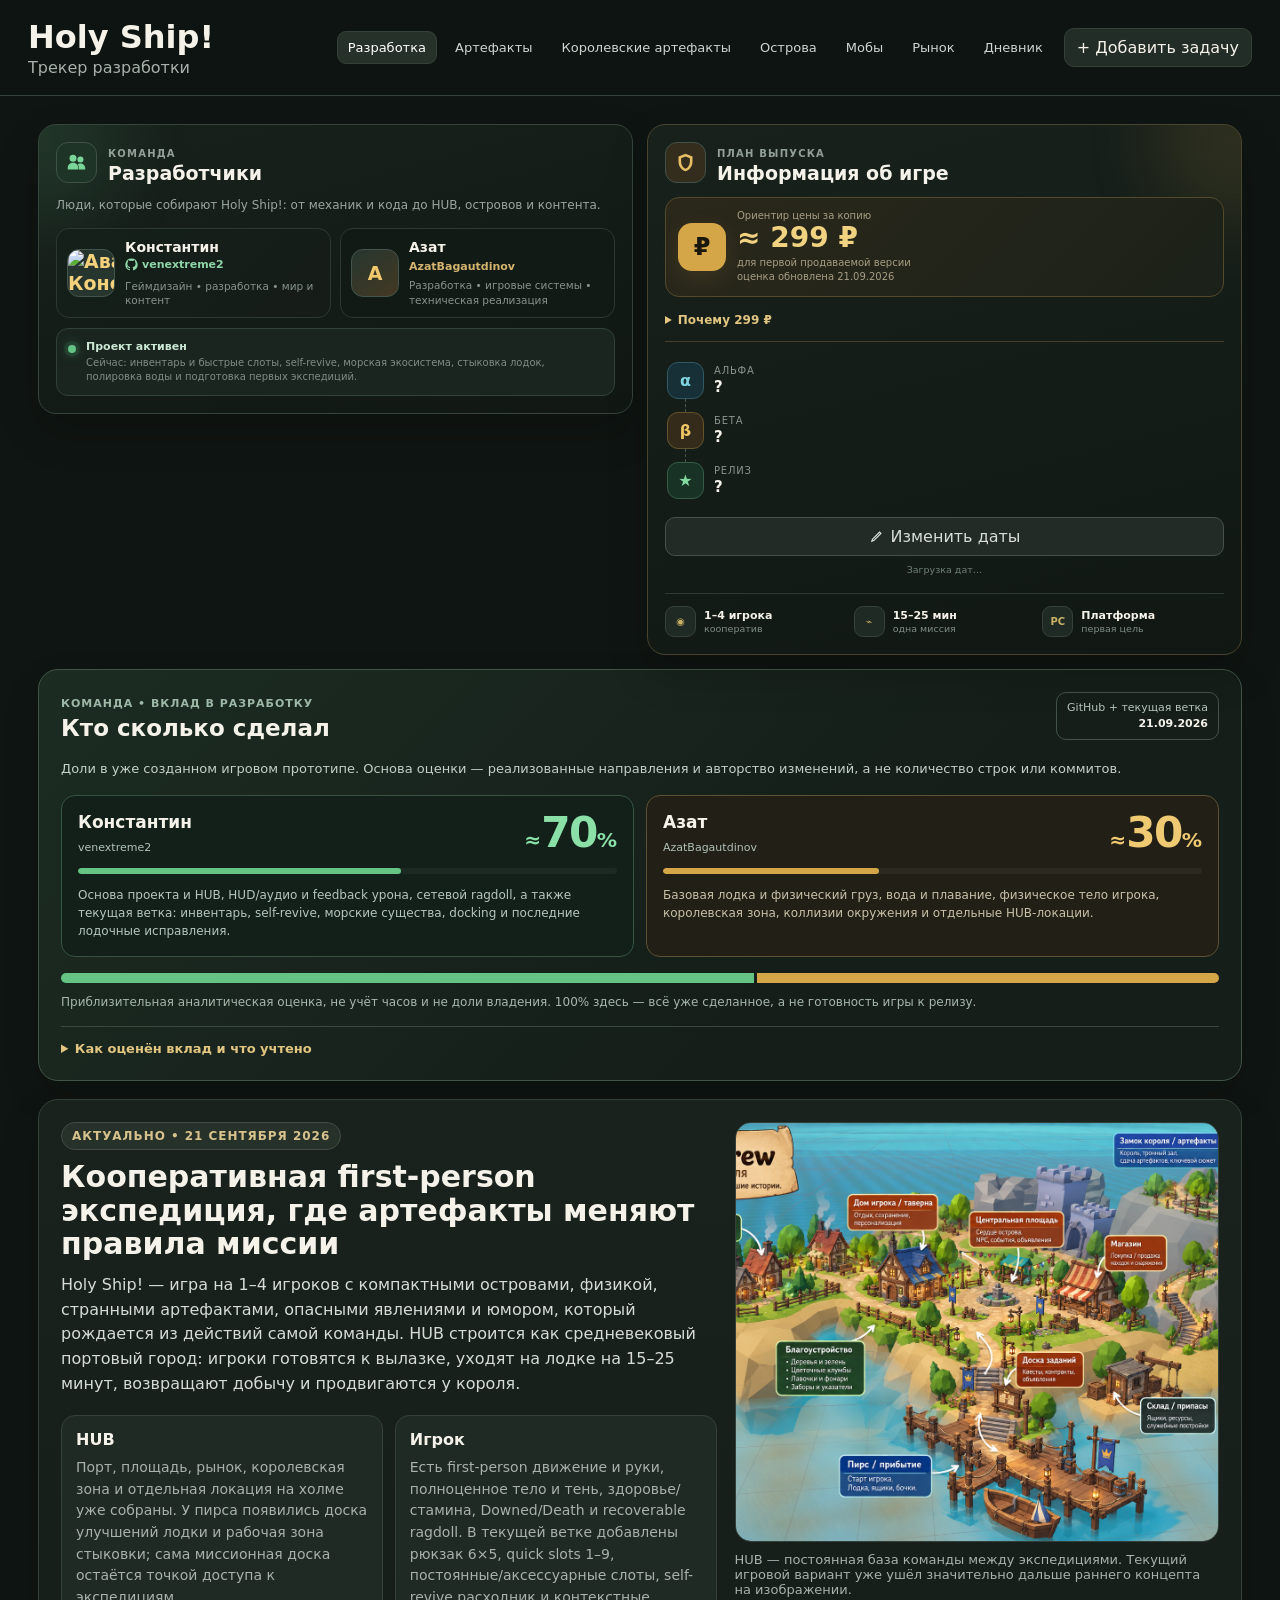
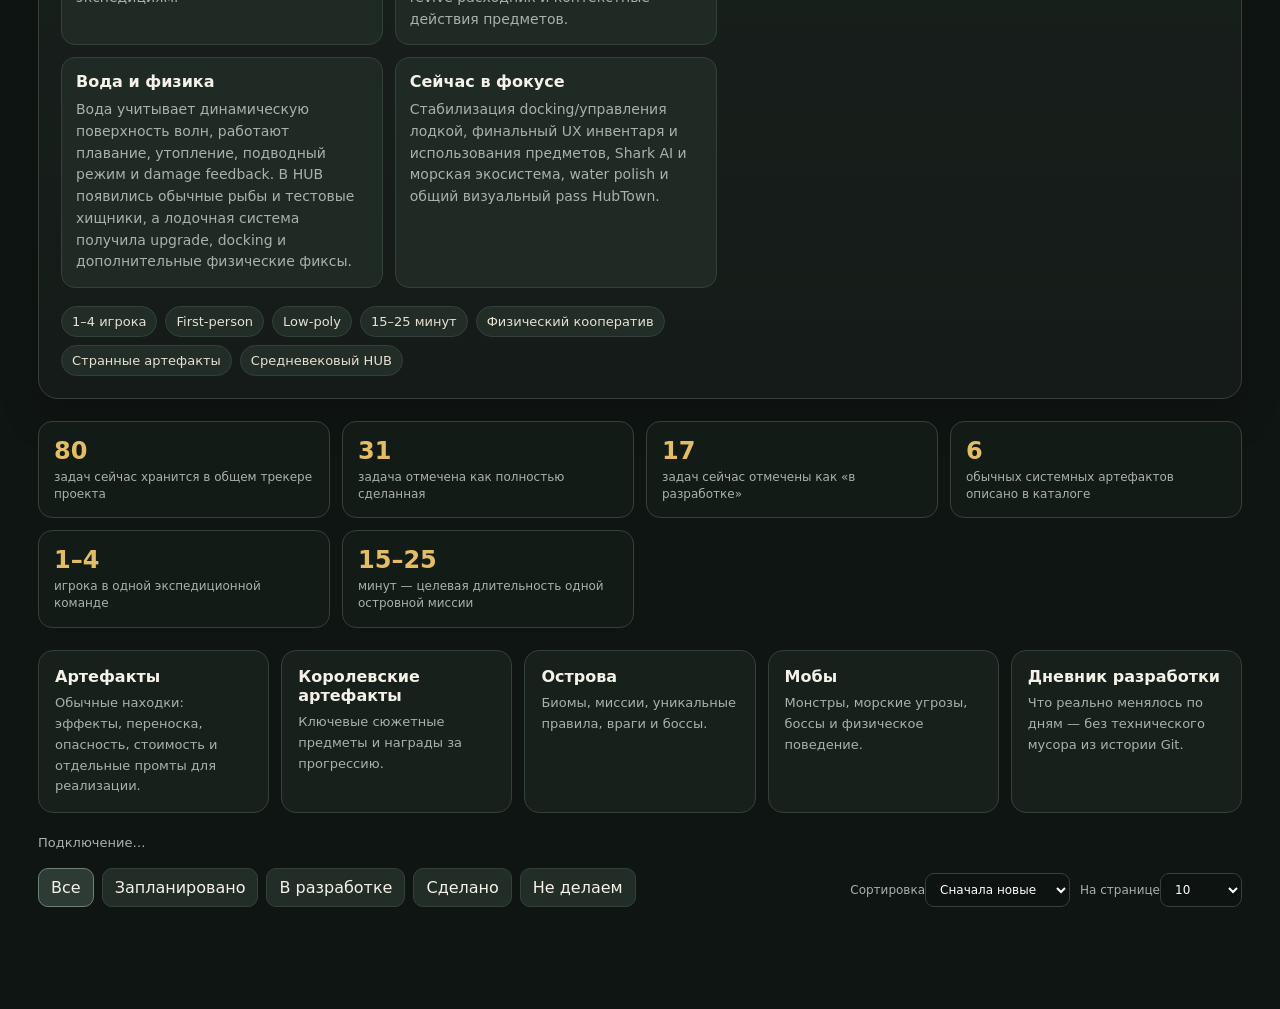
==== commit d4647e21: "nav: add market section" ====
--- a/index.html
+++ b/index.html
@@ -6,7 +6,7 @@
 <title>Holy Ship! — разработка</title>
 <link rel="stylesheet" href="styles.css">
 <link rel="stylesheet" href="home-panels.css">
-<link rel="stylesheet" href="project-assessment.css?v=20260922">
+<link rel="stylesheet" href="project-assessment.css?v=20260921">
 </head>
 <body class="home-page">
 <header>
@@ -18,7 +18,7 @@
       <a href="royal-artifacts.html">Королевские артефакты</a>
       <a href="islands.html">Острова</a>
       <a href="mobs.html">Мобы</a>
-      <a href="devlog.html">Дневник</a>
+      <a href="market.html">Рынок</a><a href="devlog.html">Дневник</a>
     </nav>
     <button id="addTask">+ Добавить задачу</button>
   </div>
@@ -64,7 +64,7 @@
 
       <div class="team-status">
         <span class="live-dot" aria-hidden="true"></span>
-        <div><strong>Проект активен</strong><span>Сейчас: HubTown V2, королевский замок, две экспедиционные карты, плотные джунгли Green Maw и постоянная погода с ливнем или песчаной бурей.</span></div>
+        <div><strong>Проект активен</strong><span>Сейчас: инвентарь и быстрые слоты, self-revive, морская экосистема, стыковка лодок, полировка воды и подготовка первых экспедиций.</span></div>
       </div>
     </section>
   </aside>
@@ -73,55 +73,54 @@
     <section class="assessment-hud" id="team-contribution" aria-labelledby="contributionTitle">
       <div class="assessment-heading">
         <div><span class="assessment-kicker">Команда • вклад в разработку</span><h2 id="contributionTitle">Кто сколько сделал</h2></div>
-        <div class="assessment-stamp">GitHub + текущая ветка<time datetime="2026-09-22">22.09.2026</time></div>
+        <div class="assessment-stamp">GitHub + текущая ветка<time datetime="2026-09-21">21.09.2026</time></div>
       </div>
       <p class="assessment-intro">Доли в уже созданном игровом прототипе. Основа оценки — реализованные направления и авторство изменений, а не количество строк или коммитов.</p>
       <div class="contribution-cards">
         <article class="contribution-card konstantin-contribution">
           <div class="contribution-card-top">
             <div class="contribution-person"><h3>Константин</h3><a href="https://github.com/venextreme2" target="_blank" rel="noopener noreferrer">venextreme2</a></div>
-            <div class="contribution-value" aria-label="Примерно 60 процентов"><small>≈</small>60<small>%</small></div>
+            <div class="contribution-value" aria-label="Примерно 70 процентов"><small>≈</small>70<small>%</small></div>
           </div>
           <div class="contribution-meter" aria-hidden="true"><span></span></div>
-          <p>Основа проекта и первоначальный HUB, HUD/аудио и feedback урона, сетевой ragdoll, инвентарь, self-revive, морская экосистема, docking и последние лодочные исправления.</p>
+          <p>Основа проекта и HUB, HUD/аудио и feedback урона, сетевой ragdoll, а также текущая ветка: инвентарь, self-revive, морские существа, docking и последние лодочные исправления.</p>
         </article>
         <article class="contribution-card azat-contribution">
           <div class="contribution-card-top">
             <div class="contribution-person"><h3>Азат</h3><a href="https://github.com/AzatBagautdinov" target="_blank" rel="noopener noreferrer">AzatBagautdinov</a></div>
-            <div class="contribution-value" aria-label="Примерно 40 процентов"><small>≈</small>40<small>%</small></div>
+            <div class="contribution-value" aria-label="Примерно 30 процентов"><small>≈</small>30<small>%</small></div>
           </div>
           <div class="contribution-meter" aria-hidden="true"><span></span></div>
-          <p>Лодка и физический груз, вода и плавание, тело игрока, королевская зона, HubTown V2, Green Maw, Buried Harbor, Blender-наборы окружения и погодная атмосфера.</p>
+          <p>Базовая лодка и физический груз, вода и плавание, физическое тело игрока, королевская зона, коллизии окружения и отдельные HUB-локации.</p>
         </article>
       </div>
       <div class="contribution-split" aria-hidden="true"><span class="konstantin-share"></span><span class="azat-share"></span></div>
       <p class="assessment-caveat">Приблизительная аналитическая оценка, не учёт часов и не доли владения. 100% здесь — всё уже сделанное, а не готовность игры к релизу.</p>
       <details class="assessment-method">
         <summary>Как оценён вклад и что учтено</summary>
-        <p>Срез истории <a href="https://github.com/venextreme2/Curio-Crew/tree/feature/environment-p5-atmosphere" target="_blank" rel="noopener noreferrer">Curio-Crew</a> за 1–22 сентября 2026, включая рабочие ветки с инвентарём, self-revive, морской экосистемой, docking, HubTown V2, королевским замком, Green Maw, Buried Harbor и погодой. Автор <code>BoryaZhivotnoe</code> учтён как Азат. Правки этого сайта в расчёт не включены.</p>
+        <p>Срез истории <a href="https://github.com/venextreme2/Curio-Crew/tree/00b5b9dc8b98ae2358c89a056e502c0be6af5976" target="_blank" rel="noopener noreferrer">Curio-Crew / develop</a> за 1–20 сентября 2026 до <code>00b5b9d</code> плюс фактически реализованная текущая рабочая ветка 20–21 сентября: инвентарь, self-revive, морские существа, docking, water/gameplay polish и связанные фиксы. Автор <code>BoryaZhivotnoe</code> учтён как Азат. Правки этого сайта в расчёт не включены.</p>
         <p>Ниже — условные баллы из 100. Веса направлений и распределение внутри них выбраны при анализе, а не измерены GitHub. Поэтому итог показан со знаком «≈».</p>
         <div class="assessment-table-wrap">
           <table class="assessment-table">
             <caption>Расчёт: К. — Константин, А. — Азат. Баллы не обозначают часы работы.</caption>
             <thead><tr><th scope="col">Направление</th><th scope="col">Вес</th><th scope="col">К.</th><th scope="col">А.</th></tr></thead>
             <tbody>
-              <tr><th scope="row">Основа прототипа и доставка</th><td>6</td><td>6</td><td>0</td></tr>
-              <tr><th scope="row">HUB, замок, локации и свет</th><td>18</td><td>10</td><td>8</td></tr>
-              <tr><th scope="row">Экспедиционные миры, биомы и погода</th><td>16</td><td>3</td><td>13</td></tr>
-              <tr><th scope="row">Игрок, тело, анимации, смерть и revive</th><td>14</td><td>8</td><td>6</td></tr>
-              <tr><th scope="row">Вода, плавание и подводные эффекты</th><td>10</td><td>5</td><td>5</td></tr>
-              <tr><th scope="row">Лодки, upgrade, docking и физический груз</th><td>11</td><td>6</td><td>5</td></tr>
-              <tr><th scope="row">Инвентарь, quick slots и self-revive</th><td>8</td><td>8</td><td>0</td></tr>
-              <tr><th scope="row">Морские существа и Shark AI</th><td>6</td><td>6</td><td>0</td></tr>
-              <tr><th scope="row">Аудио, HUD и feedback урона</th><td>5</td><td>4</td><td>1</td></tr>
-              <tr><th scope="row">Инструменты, коллизии и стабилизация</th><td>6</td><td>4</td><td>2</td></tr>
+              <tr><th scope="row">Основа прототипа и доставка</th><td>7</td><td>7</td><td>0</td></tr>
+              <tr><th scope="row">HUB, острова, замок, локации и свет</th><td>16</td><td>11</td><td>5</td></tr>
+              <tr><th scope="row">Игрок, тело, анимации, смерть и revive</th><td>17</td><td>10</td><td>7</td></tr>
+              <tr><th scope="row">Вода, плавание и подводные эффекты</th><td>13</td><td>6</td><td>7</td></tr>
+              <tr><th scope="row">Лодки, upgrade, docking и физический груз</th><td>14</td><td>7</td><td>7</td></tr>
+              <tr><th scope="row">Инвентарь, quick slots и self-revive</th><td>10</td><td>10</td><td>0</td></tr>
+              <tr><th scope="row">Морские существа и Shark AI</th><td>8</td><td>8</td><td>0</td></tr>
+              <tr><th scope="row">Аудио, HUD и feedback урона</th><td>8</td><td>7</td><td>1</td></tr>
+              <tr><th scope="row">Инструменты, коллизии и стабилизация</th><td>7</td><td>4</td><td>3</td></tr>
             </tbody>
-            <tfoot><tr><th scope="row">Итого</th><td>100</td><td>60</td><td>40</td></tr></tfoot>
+            <tfoot><tr><th scope="row">Итого</th><td>100</td><td>70</td><td>30</td></tr></tfoot>
           </table>
         </div>
         <div class="assessment-evidence">
           <p><strong>Примеры вклада Константина:</strong> <a href="https://github.com/venextreme2/Curio-Crew/commit/9d857a5186cec283cc8191529ae76d3acc9ea79f" target="_blank" rel="noopener noreferrer">сборка HUB</a>, <a href="https://github.com/venextreme2/Curio-Crew/commit/b2d493122cbd69dd42f73d2ad4cbd9ad27508ed9" target="_blank" rel="noopener noreferrer">свет и туман</a>, <a href="https://github.com/venextreme2/Curio-Crew/commit/79cb7b4da74b2a150bab86f8b2b8f381b72b244d" target="_blank" rel="noopener noreferrer">hit/damage feedback</a>, <a href="https://github.com/venextreme2/Curio-Crew/commit/611344b75c66bc3a22d64d091be173e6da9c8a20" target="_blank" rel="noopener noreferrer">последние фиксы коллизий лодки</a> и текущая ветка с инвентарём, self-revive, морской экосистемой, docking и water/gameplay polish.</p>
-          <p><strong>Примеры вклада Азата:</strong> <a href="https://github.com/venextreme2/Curio-Crew/commit/5e870aecf661e4c1f12cb3a8f9acf0238e9a3d4b" target="_blank" rel="noopener noreferrer">механика плавания</a>, <a href="https://github.com/venextreme2/Curio-Crew/commit/a07aa0bc72893ab0c742d03d9674245a0d147084" target="_blank" rel="noopener noreferrer">физическое тело игрока</a>, <a href="https://github.com/venextreme2/Curio-Crew/commit/dc43535c167300f0419b71db5fd477a32755e559" target="_blank" rel="noopener noreferrer">королевская зона</a>, <a href="https://github.com/venextreme2/Curio-Crew/commit/5182215e17bd1317cfc9fd90052757a99d9b647a" target="_blank" rel="noopener noreferrer">замок, HubTown V2 и Green Maw</a>, <a href="https://github.com/venextreme2/Curio-Crew/commit/d2ec234654513bbdbf4b252cfcbd4974ed2420c3" target="_blank" rel="noopener noreferrer">уникальная погода островов</a>, <a href="https://github.com/venextreme2/Curio-Crew/commit/5037fdc4231ae58b4a5cac8421519e1276eebc14" target="_blank" rel="noopener noreferrer">экспедиционная лодка</a> и <a href="https://github.com/venextreme2/Curio-Crew/commit/ec7ffcfca89c792f473c0821d813aefc0ca02b83" target="_blank" rel="noopener noreferrer">коллизии окружения</a>.</p>
+          <p><strong>Примеры вклада Азата:</strong> <a href="https://github.com/venextreme2/Curio-Crew/commit/5e870aecf661e4c1f12cb3a8f9acf0238e9a3d4b" target="_blank" rel="noopener noreferrer">механика плавания</a>, <a href="https://github.com/venextreme2/Curio-Crew/commit/a07aa0bc72893ab0c742d03d9674245a0d147084" target="_blank" rel="noopener noreferrer">физическое тело игрока</a>, <a href="https://github.com/venextreme2/Curio-Crew/commit/dc43535c167300f0419b71db5fd477a32755e559" target="_blank" rel="noopener noreferrer">королевская зона</a>, <a href="https://github.com/venextreme2/Curio-Crew/commit/b228cba8aa5a99c4d815d63c622478260e7f642a" target="_blank" rel="noopener noreferrer">морские волны</a>, <a href="https://github.com/venextreme2/Curio-Crew/commit/5037fdc4231ae58b4a5cac8421519e1276eebc14" target="_blank" rel="noopener noreferrer">экспедиционная лодка</a>, <a href="https://github.com/venextreme2/Curio-Crew/commit/ec7ffcfca89c792f473c0821d813aefc0ca02b83" target="_blank" rel="noopener noreferrer">коллизии окружения</a> и <a href="https://github.com/venextreme2/Curio-Crew/commit/77765d0f" target="_blank" rel="noopener noreferrer">локация на холме в HUB</a>.</p>
         </div>
         <p class="assessment-limit">Merge-коммиты, повторы одной реализации, отменённые эксперименты и объём импортированных ассетов не дают дополнительных баллов. Реальные исправления интеграции учтены отдельно. Git не показывает все обсуждения, тестирование, совместную работу и незапушенные изменения. Автор коммита — ориентир, а не доказательство единоличного выполнения. Веса можно пересмотреть после совместной проверки.</p>
         <p>Это сохранённый срез на указанную дату, а не автоматический счётчик активности. Новые изменения требуют повторной оценки.</p>
@@ -130,15 +129,15 @@
 
     <section class="hero-card">
       <div class="hero-text">
-        <span class="eyebrow">Актуально • 22 сентября 2026</span>
+        <span class="eyebrow">Актуально • 21 сентября 2026</span>
         <h2>Кооперативная first-person экспедиция, где артефакты меняют правила миссии</h2>
         <p>Holy Ship! — игра на 1–4 игроков с компактными островами, физикой, странными артефактами, опасными явлениями и юмором, который рождается из действий самой команды. HUB строится как средневековый портовый город: игроки готовятся к вылазке, уходят на лодке на 15–25 минут, возвращают добычу и продвигаются у короля.</p>
 
         <div class="hero-grid">
-          <div class="mini-card"><h3>HUB</h3><p>HubTown V2 получил более цельные улицы, растительность и подъём к королевскому замку. В замок можно войти: внутри собран тронный зал с королём. Порт, рынок, лодочная доска и зона стыковки сохранены.</p></div>
+          <div class="mini-card"><h3>HUB</h3><p>Порт, площадь, рынок, королевская зона и отдельная локация на холме уже собраны. У пирса появились доска улучшений лодки и рабочая зона стыковки; сама миссионная доска остаётся точкой доступа к экспедициям.</p></div>
           <div class="mini-card"><h3>Игрок</h3><p>Есть first-person движение и руки, полноценное тело и тень, здоровье/стамина, Downed/Death и recoverable ragdoll. В текущей ветке добавлены рюкзак 6×5, quick slots 1–9, постоянные/аксессуарные слоты, self-revive расходник и контекстные действия предметов.</p></div>
-          <div class="mini-card"><h3>Экспедиции</h3><p>Green Maw собран как плотные тропические джунгли с руинами, побережьем и водопадом. Buried Harbor — пустынный портовый остров. В игре постоянно работают тропический ливень с туманом и плотная песчаная буря с собственной палитрой и звуком.</p></div>
-          <div class="mini-card"><h3>Сейчас в фокусе</h3><p>Наполнение островов игровыми целями, артефактами и противниками, полный цикл HUB → экспедиция → возврат, сетевые проверки и дальнейшая оптимизация тяжёлых сцен.</p></div>
+          <div class="mini-card"><h3>Вода и физика</h3><p>Вода учитывает динамическую поверхность волн, работают плавание, утопление, подводный режим и damage feedback. В HUB появились обычные рыбы и тестовые хищники, а лодочная система получила upgrade, docking и дополнительные физические фиксы.</p></div>
+          <div class="mini-card"><h3>Сейчас в фокусе</h3><p>Стабилизация docking/управления лодкой, финальный UX инвентаря и использования предметов, Shark AI и морская экосистема, water polish и общий визуальный pass HubTown.</p></div>
         </div>
 
         <div class="project-tags">
@@ -152,9 +151,9 @@
     </section>
 
     <section class="project-snapshot" aria-label="Актуальный срез проекта">
-      <div class="snapshot-card"><strong id="taskTotal">84</strong><span>задачи сейчас хранится в общем трекере проекта</span></div>
-      <div class="snapshot-card"><strong id="taskDone">42</strong><span>задачи отмечены как полностью сделанные</span></div>
-      <div class="snapshot-card"><strong id="taskDoing">25</strong><span>задач сейчас отмечены как «в разработке»</span></div>
+      <div class="snapshot-card"><strong id="taskTotal">80</strong><span>задач сейчас хранится в общем трекере проекта</span></div>
+      <div class="snapshot-card"><strong id="taskDone">31</strong><span>задача отмечена как полностью сделанная</span></div>
+      <div class="snapshot-card"><strong id="taskDoing">17</strong><span>задач сейчас отмечены как «в разработке»</span></div>
       <div class="snapshot-card"><strong id="artifactCount">6</strong><span>обычных системных артефактов описано в каталоге</span></div>
       <div class="snapshot-card"><strong>1–4</strong><span>игрока в одной экспедиционной команде</span></div>
       <div class="snapshot-card"><strong>15–25</strong><span>минут — целевая длительность одной островной миссии</span></div>
@@ -200,12 +199,12 @@
 
       <div class="price-card">
         <div class="price-icon" aria-hidden="true">₽</div>
-        <div><span>Ориентир цены за копию</span><strong>≈ 299 ₽</strong><small>для первой продаваемой версии<br>оценка обновлена 22.09.2026</small></div>
+        <div><span>Ориентир цены за копию</span><strong>≈ 299 ₽</strong><small>для первой продаваемой версии<br>оценка обновлена 21.09.2026</small></div>
       </div>
       <details class="price-assessment">
         <summary>Почему 299 ₽</summary>
         <p><strong>Предварительный ориентир: 249–399 ₽.</strong> 299 ₽ — аналитическое предложение для бюджетной кооперативной игры, не установленная цена магазина и не стоимость разработки проекта.</p>
-        <p>В проекте уже есть HubTown V2 с замком и тронным залом, две крупные экспедиционные сцены, уникальная погода, физические взаимодействия, тело игрока, плавание, аудио, лодка с upgrade/docking, recoverable ragdoll, hit/damage feedback, инвентарь, self-revive и морские существа. Это заметно более зрелый прототип, но не подтверждение готовности к продаже: полный сетевой цикл экспедиции, противники, артефакты, прогрессия и стабильность ещё требуют проверки.</p>
+        <p>В проекте уже есть HUB, физические взаимодействия, тело игрока, плавание, аудио, лодка с upgrade/docking, recoverable ragdoll, hit/damage feedback, прототип инвентаря, self-revive и морские существа. Это заметно более зрелый прототип, но не подтверждение готовности к продаже: полный сетевой цикл экспедиции, объём островного контента, прогрессия и стабильность ещё требуют проверки.</p>
         <p>Цену стоит подтвердить после внешнего плейтеста продаваемой сборки. Планы на острова и артефакты не считаются уже готовым контентом.</p>
         <p>Рыночные ориентиры для сравнения, а не формула цены: <a href="https://steamdb.info/app/1966720/" target="_blank" rel="noopener noreferrer">Lethal Company — региональные цены</a> и <a href="https://store.steampowered.com/app/3241660/REPO/" target="_blank" rel="noopener noreferrer">R.E.P.O. — формат и состав игры</a>. Обоснование текущих систем: <a href="devlog.html#day-2026-09-19">дневник разработки</a>.</p>
       </details>
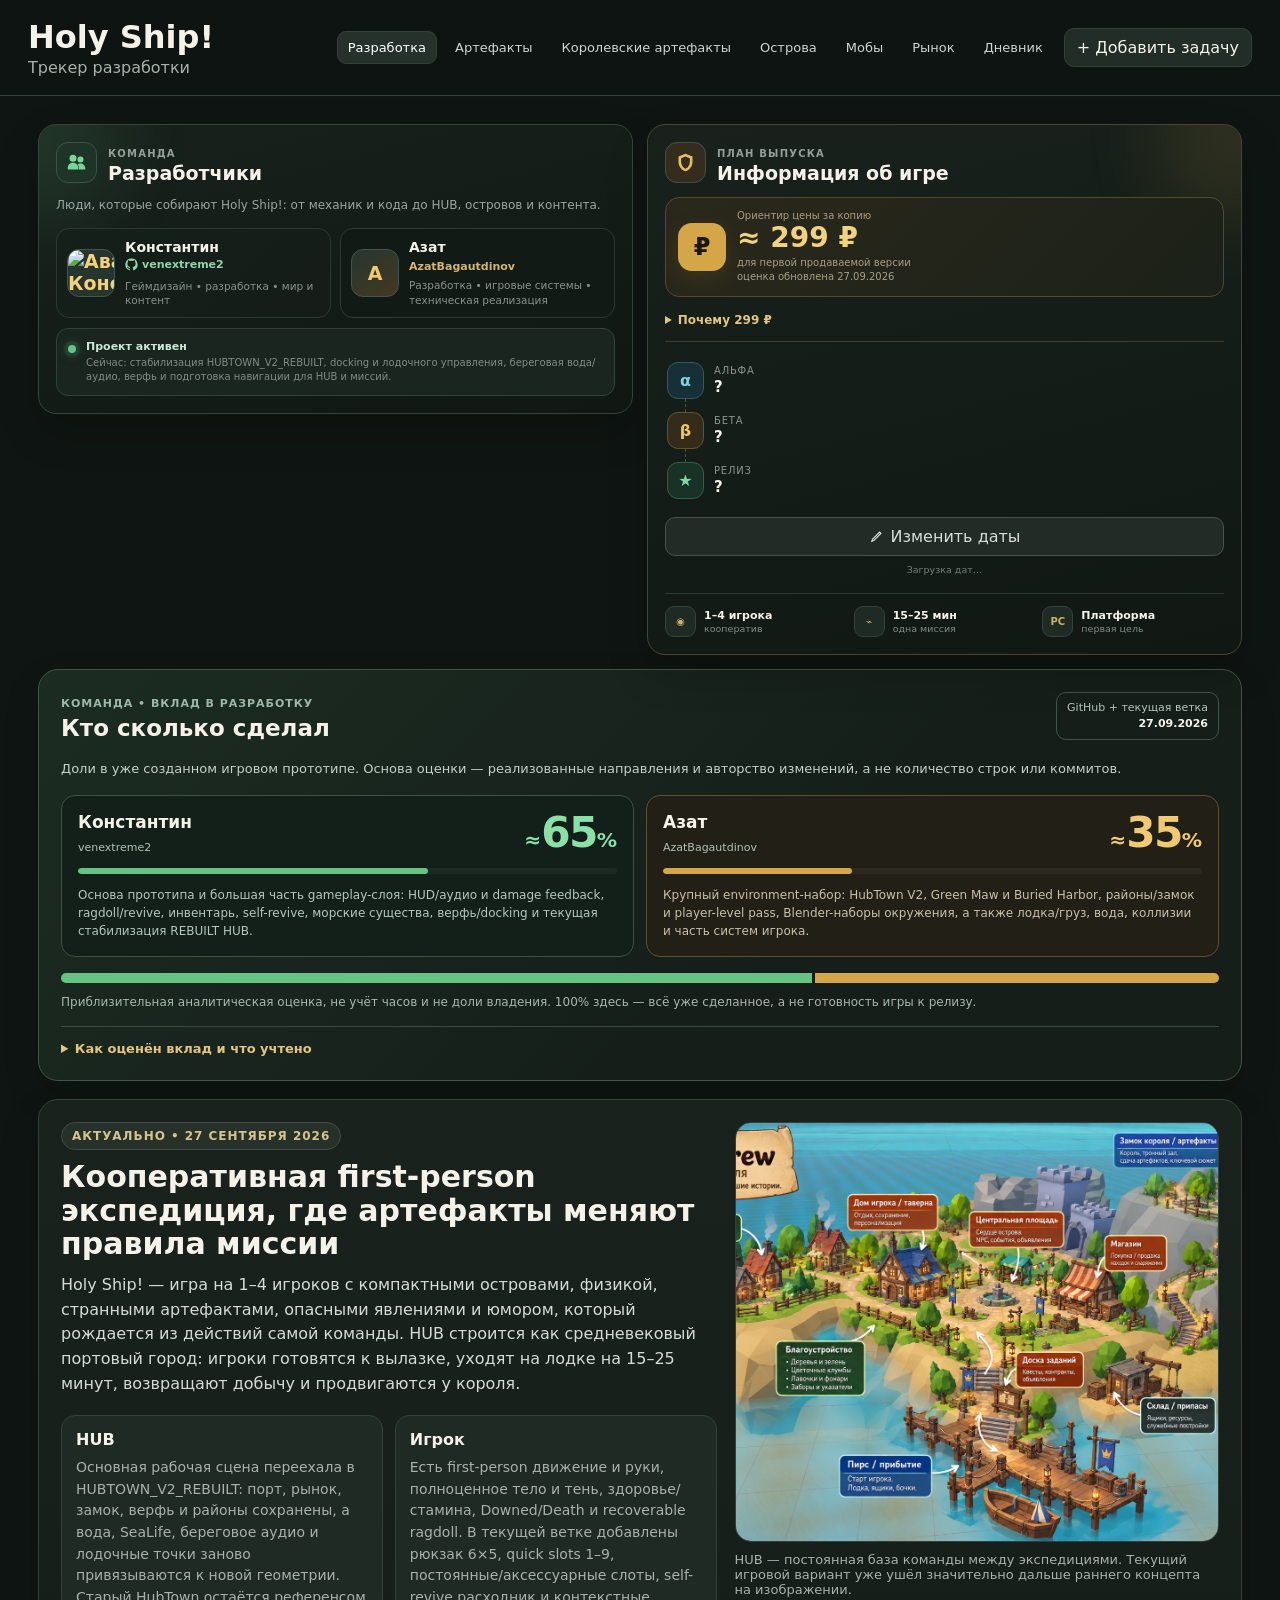
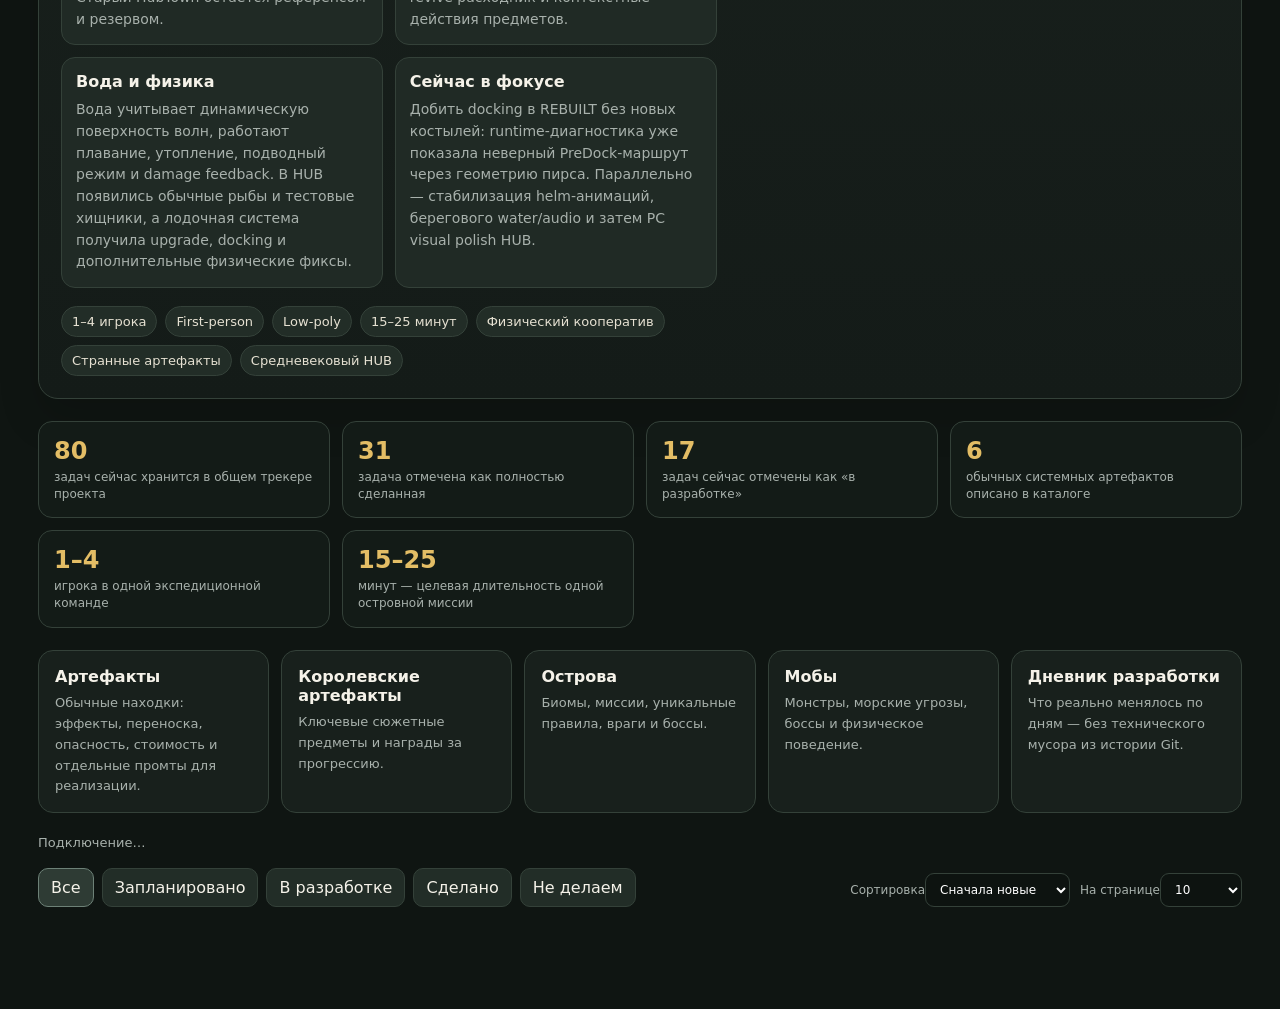
==== commit 61c5ca00: "docs: refresh Holy Ship project status for Sep 27" ====
--- a/index.html
+++ b/index.html
@@ -6,7 +6,7 @@
 <title>Holy Ship! — разработка</title>
 <link rel="stylesheet" href="styles.css">
 <link rel="stylesheet" href="home-panels.css">
-<link rel="stylesheet" href="project-assessment.css?v=20260921">
+<link rel="stylesheet" href="project-assessment.css?v=20260927">
 </head>
 <body class="home-page">
 <header>
@@ -64,7 +64,7 @@
 
       <div class="team-status">
         <span class="live-dot" aria-hidden="true"></span>
-        <div><strong>Проект активен</strong><span>Сейчас: инвентарь и быстрые слоты, self-revive, морская экосистема, стыковка лодок, полировка воды и подготовка первых экспедиций.</span></div>
+        <div><strong>Проект активен</strong><span>Сейчас: стабилизация HUBTOWN_V2_REBUILT, docking и лодочного управления, береговая вода/аудио, верфь и подготовка навигации для HUB и миссий.</span></div>
       </div>
     </section>
   </aside>
@@ -73,71 +73,71 @@
     <section class="assessment-hud" id="team-contribution" aria-labelledby="contributionTitle">
       <div class="assessment-heading">
         <div><span class="assessment-kicker">Команда • вклад в разработку</span><h2 id="contributionTitle">Кто сколько сделал</h2></div>
-        <div class="assessment-stamp">GitHub + текущая ветка<time datetime="2026-09-21">21.09.2026</time></div>
+        <div class="assessment-stamp">GitHub + текущая ветка<time datetime="2026-09-27">27.09.2026</time></div>
       </div>
       <p class="assessment-intro">Доли в уже созданном игровом прототипе. Основа оценки — реализованные направления и авторство изменений, а не количество строк или коммитов.</p>
       <div class="contribution-cards">
         <article class="contribution-card konstantin-contribution">
           <div class="contribution-card-top">
             <div class="contribution-person"><h3>Константин</h3><a href="https://github.com/venextreme2" target="_blank" rel="noopener noreferrer">venextreme2</a></div>
-            <div class="contribution-value" aria-label="Примерно 70 процентов"><small>≈</small>70<small>%</small></div>
+            <div class="contribution-value" aria-label="Примерно 65 процентов"><small>≈</small>65<small>%</small></div>
           </div>
           <div class="contribution-meter" aria-hidden="true"><span></span></div>
-          <p>Основа проекта и HUB, HUD/аудио и feedback урона, сетевой ragdoll, а также текущая ветка: инвентарь, self-revive, морские существа, docking и последние лодочные исправления.</p>
+          <p>Основа прототипа и большая часть gameplay-слоя: HUD/аудио и damage feedback, ragdoll/revive, инвентарь, self-revive, морские существа, верфь/docking и текущая стабилизация REBUILT HUB.</p>
         </article>
         <article class="contribution-card azat-contribution">
           <div class="contribution-card-top">
             <div class="contribution-person"><h3>Азат</h3><a href="https://github.com/AzatBagautdinov" target="_blank" rel="noopener noreferrer">AzatBagautdinov</a></div>
-            <div class="contribution-value" aria-label="Примерно 30 процентов"><small>≈</small>30<small>%</small></div>
+            <div class="contribution-value" aria-label="Примерно 35 процентов"><small>≈</small>35<small>%</small></div>
           </div>
           <div class="contribution-meter" aria-hidden="true"><span></span></div>
-          <p>Базовая лодка и физический груз, вода и плавание, физическое тело игрока, королевская зона, коллизии окружения и отдельные HUB-локации.</p>
+          <p>Крупный environment-набор: HubTown V2, Green Maw и Buried Harbor, районы/замок и player-level pass, Blender-наборы окружения, а также лодка/груз, вода, коллизии и часть систем игрока.</p>
         </article>
       </div>
       <div class="contribution-split" aria-hidden="true"><span class="konstantin-share"></span><span class="azat-share"></span></div>
       <p class="assessment-caveat">Приблизительная аналитическая оценка, не учёт часов и не доли владения. 100% здесь — всё уже сделанное, а не готовность игры к релизу.</p>
       <details class="assessment-method">
         <summary>Как оценён вклад и что учтено</summary>
-        <p>Срез истории <a href="https://github.com/venextreme2/Curio-Crew/tree/00b5b9dc8b98ae2358c89a056e502c0be6af5976" target="_blank" rel="noopener noreferrer">Curio-Crew / develop</a> за 1–20 сентября 2026 до <code>00b5b9d</code> плюс фактически реализованная текущая рабочая ветка 20–21 сентября: инвентарь, self-revive, морские существа, docking, water/gameplay polish и связанные фиксы. Автор <code>BoryaZhivotnoe</code> учтён как Азат. Правки этого сайта в расчёт не включены.</p>
-        <p>Ниже — условные баллы из 100. Веса направлений и распределение внутри них выбраны при анализе, а не измерены GitHub. Поэтому итог показан со знаком «≈».</p>
+        <p>Срез истории <a href="https://github.com/venextreme2/Curio-Crew/tree/a80b55d5e189a8a5938b7bf6ab4cdde8956458f2" target="_blank" rel="noopener noreferrer">Curio-Crew</a> до публичного состояния 22 сентября 2026 (<code>a80b55d</code>) плюс текущая рабочая стадия HUB 23–27 сентября: перенос в <code>HUBTOWN_V2_REBUILT</code>, лодка/SeaLife, shoreline-аудио, верфь и продолжающаяся диагностика docking. Авторство GitHub-коммитов используется как один из ориентиров; незакоммиченная совместная работа отдельно не превращается в «баллы». Правки этого сайта в расчёт не включены.</p>
+        <p>Ниже — условные баллы из 100. Это оценка созданных направлений, а не часов, количества строк или стоимости работы. После большого environment-pass доля Азата выросла, при этом основной gameplay-пласт остаётся за Константином.</p>
         <div class="assessment-table-wrap">
           <table class="assessment-table">
             <caption>Расчёт: К. — Константин, А. — Азат. Баллы не обозначают часы работы.</caption>
             <thead><tr><th scope="col">Направление</th><th scope="col">Вес</th><th scope="col">К.</th><th scope="col">А.</th></tr></thead>
             <tbody>
               <tr><th scope="row">Основа прототипа и доставка</th><td>7</td><td>7</td><td>0</td></tr>
-              <tr><th scope="row">HUB, острова, замок, локации и свет</th><td>16</td><td>11</td><td>5</td></tr>
-              <tr><th scope="row">Игрок, тело, анимации, смерть и revive</th><td>17</td><td>10</td><td>7</td></tr>
-              <tr><th scope="row">Вода, плавание и подводные эффекты</th><td>13</td><td>6</td><td>7</td></tr>
-              <tr><th scope="row">Лодки, upgrade, docking и физический груз</th><td>14</td><td>7</td><td>7</td></tr>
-              <tr><th scope="row">Инвентарь, quick slots и self-revive</th><td>10</td><td>10</td><td>0</td></tr>
-              <tr><th scope="row">Морские существа и Shark AI</th><td>8</td><td>8</td><td>0</td></tr>
-              <tr><th scope="row">Аудио, HUD и feedback урона</th><td>8</td><td>7</td><td>1</td></tr>
-              <tr><th scope="row">Инструменты, коллизии и стабилизация</th><td>7</td><td>4</td><td>3</td></tr>
+              <tr><th scope="row">HUB, острова, замок и environment</th><td>22</td><td>9</td><td>13</td></tr>
+              <tr><th scope="row">Игрок, тело, анимации, смерть и revive</th><td>15</td><td>9</td><td>6</td></tr>
+              <tr><th scope="row">Вода, плавание и подводные эффекты</th><td>12</td><td>6</td><td>6</td></tr>
+              <tr><th scope="row">Лодки, верфь, docking и физический груз</th><td>15</td><td>10</td><td>5</td></tr>
+              <tr><th scope="row">Инвентарь, quick slots и self-revive</th><td>9</td><td>9</td><td>0</td></tr>
+              <tr><th scope="row">Морские существа и Shark AI</th><td>7</td><td>7</td><td>0</td></tr>
+              <tr><th scope="row">Аудио, HUD и feedback урона</th><td>7</td><td>6</td><td>1</td></tr>
+              <tr><th scope="row">Инструменты, коллизии и стабилизация</th><td>6</td><td>2</td><td>4</td></tr>
             </tbody>
-            <tfoot><tr><th scope="row">Итого</th><td>100</td><td>70</td><td>30</td></tr></tfoot>
+            <tfoot><tr><th scope="row">Итого</th><td>100</td><td>65</td><td>35</td></tr></tfoot>
           </table>
         </div>
         <div class="assessment-evidence">
-          <p><strong>Примеры вклада Константина:</strong> <a href="https://github.com/venextreme2/Curio-Crew/commit/9d857a5186cec283cc8191529ae76d3acc9ea79f" target="_blank" rel="noopener noreferrer">сборка HUB</a>, <a href="https://github.com/venextreme2/Curio-Crew/commit/b2d493122cbd69dd42f73d2ad4cbd9ad27508ed9" target="_blank" rel="noopener noreferrer">свет и туман</a>, <a href="https://github.com/venextreme2/Curio-Crew/commit/79cb7b4da74b2a150bab86f8b2b8f381b72b244d" target="_blank" rel="noopener noreferrer">hit/damage feedback</a>, <a href="https://github.com/venextreme2/Curio-Crew/commit/611344b75c66bc3a22d64d091be173e6da9c8a20" target="_blank" rel="noopener noreferrer">последние фиксы коллизий лодки</a> и текущая ветка с инвентарём, self-revive, морской экосистемой, docking и water/gameplay polish.</p>
-          <p><strong>Примеры вклада Азата:</strong> <a href="https://github.com/venextreme2/Curio-Crew/commit/5e870aecf661e4c1f12cb3a8f9acf0238e9a3d4b" target="_blank" rel="noopener noreferrer">механика плавания</a>, <a href="https://github.com/venextreme2/Curio-Crew/commit/a07aa0bc72893ab0c742d03d9674245a0d147084" target="_blank" rel="noopener noreferrer">физическое тело игрока</a>, <a href="https://github.com/venextreme2/Curio-Crew/commit/dc43535c167300f0419b71db5fd477a32755e559" target="_blank" rel="noopener noreferrer">королевская зона</a>, <a href="https://github.com/venextreme2/Curio-Crew/commit/b228cba8aa5a99c4d815d63c622478260e7f642a" target="_blank" rel="noopener noreferrer">морские волны</a>, <a href="https://github.com/venextreme2/Curio-Crew/commit/5037fdc4231ae58b4a5cac8421519e1276eebc14" target="_blank" rel="noopener noreferrer">экспедиционная лодка</a>, <a href="https://github.com/venextreme2/Curio-Crew/commit/ec7ffcfca89c792f473c0821d813aefc0ca02b83" target="_blank" rel="noopener noreferrer">коллизии окружения</a> и <a href="https://github.com/venextreme2/Curio-Crew/commit/77765d0f" target="_blank" rel="noopener noreferrer">локация на холме в HUB</a>.</p>
-        </div>
-        <p class="assessment-limit">Merge-коммиты, повторы одной реализации, отменённые эксперименты и объём импортированных ассетов не дают дополнительных баллов. Реальные исправления интеграции учтены отдельно. Git не показывает все обсуждения, тестирование, совместную работу и незапушенные изменения. Автор коммита — ориентир, а не доказательство единоличного выполнения. Веса можно пересмотреть после совместной проверки.</p>
-        <p>Это сохранённый срез на указанную дату, а не автоматический счётчик активности. Новые изменения требуют повторной оценки.</p>
+          <p><strong>Примеры вклада Константина:</strong> <a href="https://github.com/venextreme2/Curio-Crew/commit/79cb7b4da74b2a150bab86f8b2b8f381b72b244d" target="_blank" rel="noopener noreferrer">hit/damage feedback</a>, <a href="https://github.com/venextreme2/Curio-Crew/commit/801cbbe59002d6bd8c5da664588478761261e033" target="_blank" rel="noopener noreferrer">доска экспедиций</a>, <a href="https://github.com/venextreme2/Curio-Crew/commit/2f153344143a40534cb4aba224c9ddc12967e0a1" target="_blank" rel="noopener noreferrer">новый Inventory HUD</a>, <a href="https://github.com/venextreme2/Curio-Crew/commit/63c34f9b5b1cffbf82447c2f348ab39832b6e4e1" target="_blank" rel="noopener noreferrer">верфь/docking</a> и <a href="https://github.com/venextreme2/Curio-Crew/commit/aec66cea8bea1fbb8baee2e3967eba2907785890" target="_blank" rel="noopener noreferrer">интеграция gameplay, SeaLife, inventory и water fixes</a>.</p>
+          <p><strong>Примеры вклада Азата:</strong> <a href="https://github.com/venextreme2/Curio-Crew/commit/f18eed8da52d11b97fdf168feda3491d7fcacb4d" target="_blank" rel="noopener noreferrer">три authored мира и shared environment</a>, <a href="https://github.com/venextreme2/Curio-Crew/commit/14b36c5531740809fb92bc22b42523715900907a" target="_blank" rel="noopener noreferrer">районы HUBTOWN_V2 и castle/player-level pass</a>, <a href="https://github.com/venextreme2/Curio-Crew/commit/5182215e17bd1317cfc9fd90052757a99d9b647a" target="_blank" rel="noopener noreferrer">Green Maw + HUB approach и Blender sources</a>, <a href="https://github.com/venextreme2/Curio-Crew/commit/5037fdc4231ae58b4a5cac8421519e1276eebc14" target="_blank" rel="noopener noreferrer">экспедиционная лодка и физический груз</a> и <a href="https://github.com/venextreme2/Curio-Crew/commit/ec7ffcfca89c792f473c0821d813aefc0ca02b83" target="_blank" rel="noopener noreferrer">коллизии окружения</a>.</p>
+        </div>
+        <p class="assessment-limit">Merge-коммиты, импорт ассетов и отменённые эксперименты сами по себе не увеличивают вклад. Git не показывает все обсуждения, тестирование и незапушенные изменения, поэтому автор коммита — ориентир, а не доказательство единоличной работы.</p>
+        <p>Это срез на 27.09.2026. После следующей крупной интеграции в develop оценку стоит пересчитать ещё раз.</p>
       </details>
     </section>
 
     <section class="hero-card">
       <div class="hero-text">
-        <span class="eyebrow">Актуально • 21 сентября 2026</span>
+        <span class="eyebrow">Актуально • 27 сентября 2026</span>
         <h2>Кооперативная first-person экспедиция, где артефакты меняют правила миссии</h2>
         <p>Holy Ship! — игра на 1–4 игроков с компактными островами, физикой, странными артефактами, опасными явлениями и юмором, который рождается из действий самой команды. HUB строится как средневековый портовый город: игроки готовятся к вылазке, уходят на лодке на 15–25 минут, возвращают добычу и продвигаются у короля.</p>
 
         <div class="hero-grid">
-          <div class="mini-card"><h3>HUB</h3><p>Порт, площадь, рынок, королевская зона и отдельная локация на холме уже собраны. У пирса появились доска улучшений лодки и рабочая зона стыковки; сама миссионная доска остаётся точкой доступа к экспедициям.</p></div>
+          <div class="mini-card"><h3>HUB</h3><p>Основная рабочая сцена переехала в HUBTOWN_V2_REBUILT: порт, рынок, замок, верфь и районы сохранены, а вода, SeaLife, береговое аудио и лодочные точки заново привязываются к новой геометрии. Старый HubTown остаётся референсом и резервом.</p></div>
           <div class="mini-card"><h3>Игрок</h3><p>Есть first-person движение и руки, полноценное тело и тень, здоровье/стамина, Downed/Death и recoverable ragdoll. В текущей ветке добавлены рюкзак 6×5, quick slots 1–9, постоянные/аксессуарные слоты, self-revive расходник и контекстные действия предметов.</p></div>
           <div class="mini-card"><h3>Вода и физика</h3><p>Вода учитывает динамическую поверхность волн, работают плавание, утопление, подводный режим и damage feedback. В HUB появились обычные рыбы и тестовые хищники, а лодочная система получила upgrade, docking и дополнительные физические фиксы.</p></div>
-          <div class="mini-card"><h3>Сейчас в фокусе</h3><p>Стабилизация docking/управления лодкой, финальный UX инвентаря и использования предметов, Shark AI и морская экосистема, water polish и общий визуальный pass HubTown.</p></div>
+          <div class="mini-card"><h3>Сейчас в фокусе</h3><p>Добить docking в REBUILT без новых костылей: runtime-диагностика уже показала неверный PreDock-маршрут через геометрию пирса. Параллельно — стабилизация helm-анимаций, берегового water/audio и затем PC visual polish HUB.</p></div>
         </div>
 
         <div class="project-tags">
@@ -199,7 +199,7 @@
 
       <div class="price-card">
         <div class="price-icon" aria-hidden="true">₽</div>
-        <div><span>Ориентир цены за копию</span><strong>≈ 299 ₽</strong><small>для первой продаваемой версии<br>оценка обновлена 21.09.2026</small></div>
+        <div><span>Ориентир цены за копию</span><strong>≈ 299 ₽</strong><small>для первой продаваемой версии<br>оценка обновлена 27.09.2026</small></div>
       </div>
       <details class="price-assessment">
         <summary>Почему 299 ₽</summary>
--- a/project-assessment.css
+++ b/project-assessment.css
@@ -1,8 +1,8 @@
 /* Dated, editorial project assessment. No runtime GitHub requests or credentials. */
 .assessment-hud{min-width:0;margin:0 0 18px;padding:22px;border:1px solid #405547;border-radius:20px;background:linear-gradient(135deg,#1c2c22,#151e19 65%);box-shadow:0 16px 36px #00000020}
 .assessment-heading{display:flex;justify-content:space-between;align-items:flex-start;gap:16px;margin-bottom:16px}.assessment-heading h2{margin:4px 0 0;font-size:23px;line-height:1.2}.assessment-kicker{font-size:11px;letter-spacing:.09em;text-transform:uppercase;font-weight:800;color:#9db8a6}.assessment-stamp{flex-shrink:0;border:1px solid #435348;border-radius:10px;padding:7px 10px;color:#b5c6ba;font-size:11px;line-height:1.45;text-align:right}.assessment-stamp time{display:block;font-weight:800;color:#f5f2e9}
-.assessment-hud .assessment-intro{margin:0 0 16px;font-size:13px;color:#c4d0c8;line-height:1.55}.contribution-cards{display:grid;grid-template-columns:repeat(2,minmax(0,1fr));gap:12px}.contribution-card{min-width:0;padding:16px;border:1px solid #355541;border-radius:14px;background:#122019}.contribution-card.azat-contribution{background:#211f16;border-color:#5c5132}.contribution-card-top{display:flex;align-items:center;justify-content:space-between;gap:12px}.contribution-person{min-width:0}.contribution-person h3{font-size:17px;margin:0 0 4px}.contribution-person a{font-size:11px;color:#b1c2b7;overflow-wrap:anywhere}.contribution-value{white-space:nowrap;font-size:clamp(34px,3.3vw,49px);font-weight:850;line-height:1;letter-spacing:-.04em;color:#8be0a8;font-variant-numeric:tabular-nums}.azat-contribution .contribution-value{color:#f0ca73}.contribution-value small{font-size:.48em;letter-spacing:0;font-weight:650}.contribution-card p{margin:12px 0 0;color:#b6c6bc;font-size:12px;line-height:1.5}.azat-contribution p{color:#c9c0a9}.contribution-meter{height:6px;border-radius:999px;background:#ffffff0b;overflow:hidden;margin-top:13px}.contribution-meter span{display:block;height:100%;border-radius:inherit;background:#65c484}.konstantin-contribution .contribution-meter span{width:60%}.azat-contribution .contribution-meter span{width:40%;background:#d4a647}
-.contribution-split{display:flex;height:10px;border-radius:999px;overflow:hidden;margin-top:16px;gap:3px}.contribution-split .konstantin-share{flex:60;background:#65c484}.contribution-split .azat-share{flex:40;background:#d4a647}.assessment-hud .assessment-caveat{margin:10px 0 0;color:#a6b7ac;font-size:12px;line-height:1.55}
+.assessment-hud .assessment-intro{margin:0 0 16px;font-size:13px;color:#c4d0c8;line-height:1.55}.contribution-cards{display:grid;grid-template-columns:repeat(2,minmax(0,1fr));gap:12px}.contribution-card{min-width:0;padding:16px;border:1px solid #355541;border-radius:14px;background:#122019}.contribution-card.azat-contribution{background:#211f16;border-color:#5c5132}.contribution-card-top{display:flex;align-items:center;justify-content:space-between;gap:12px}.contribution-person{min-width:0}.contribution-person h3{font-size:17px;margin:0 0 4px}.contribution-person a{font-size:11px;color:#b1c2b7;overflow-wrap:anywhere}.contribution-value{white-space:nowrap;font-size:clamp(34px,3.3vw,49px);font-weight:850;line-height:1;letter-spacing:-.04em;color:#8be0a8;font-variant-numeric:tabular-nums}.azat-contribution .contribution-value{color:#f0ca73}.contribution-value small{font-size:.48em;letter-spacing:0;font-weight:650}.contribution-card p{margin:12px 0 0;color:#b6c6bc;font-size:12px;line-height:1.5}.azat-contribution p{color:#c9c0a9}.contribution-meter{height:6px;border-radius:999px;background:#ffffff0b;overflow:hidden;margin-top:13px}.contribution-meter span{display:block;height:100%;border-radius:inherit;background:#65c484}.konstantin-contribution .contribution-meter span{width:65%}.azat-contribution .contribution-meter span{width:35%;background:#d4a647}
+.contribution-split{display:flex;height:10px;border-radius:999px;overflow:hidden;margin-top:16px;gap:3px}.contribution-split .konstantin-share{flex:65;background:#65c484}.contribution-split .azat-share{flex:35;background:#d4a647}.assessment-hud .assessment-caveat{margin:10px 0 0;color:#a6b7ac;font-size:12px;line-height:1.55}
 .assessment-method,.price-assessment{margin-top:14px;border-top:1px solid #394a3e;padding-top:12px}.assessment-method>summary,.price-assessment>summary{cursor:pointer;font-weight:750;font-size:13px;color:#e2c580;line-height:1.5}.assessment-method>summary:focus-visible,.price-assessment>summary:focus-visible,.assessment-hud a:focus-visible{outline:2px solid #d4a647;outline-offset:4px;border-radius:3px}.assessment-method p,.price-assessment p{font-size:12px;color:#b9c6bd;line-height:1.6;margin:12px 0}.assessment-method a,.price-assessment a{color:#9cd9b1;text-decoration:underline;text-underline-offset:3px;overflow-wrap:anywhere}.assessment-method code{font-size:11px;color:#d9e4dd;overflow-wrap:anywhere}.assessment-table-wrap{margin-top:12px;max-width:100%;overflow-x:auto}.assessment-table{width:100%;border-collapse:collapse;font-size:12px;font-variant-numeric:tabular-nums}.assessment-table caption{text-align:left;color:#c8d4cc;font-size:12px;margin-bottom:8px;line-height:1.5}.assessment-table th,.assessment-table td{padding:9px 7px;border-bottom:1px solid #35473b;vertical-align:top}.assessment-table thead th{font-size:11px;color:#9db2a4}.assessment-table th:first-child{text-align:left;width:61%;font-weight:550}.assessment-table td,.assessment-table th:not(:first-child){text-align:right;white-space:nowrap}.assessment-table td:nth-child(3){color:#8be0a8}.assessment-table td:nth-child(4){color:#f0ca73}.assessment-table tfoot th,.assessment-table tfoot td{font-weight:800;border-bottom:0;color:#f5f2e9}.assessment-evidence{display:grid;grid-template-columns:repeat(2,minmax(0,1fr));gap:12px}.assessment-evidence p{margin:12px 0 0;padding:12px;border-radius:10px;background:#0000001c}.assessment-evidence strong{color:#e4ece6}.assessment-method .assessment-limit{border-left:2px solid #a18953;padding-left:12px;color:#c6c5b4}
 .price-assessment{margin:-2px 0 16px;padding:0 0 12px;border-top:0;border-bottom:1px solid #443f2f}.price-assessment>summary{font-size:12px}.price-assessment p{font-size:11.5px}.price-assessment strong{color:#f0ca73}.release-panel .price-card strong{font-size:28px}.release-panel .price-card small{line-height:1.4;margin-top:4px}
 @media(max-width:540px){.assessment-hud{padding:16px;border-radius:16px}.assessment-heading{flex-direction:column;gap:10px}.assessment-heading h2{font-size:21px}.assessment-stamp{text-align:left;display:flex;align-items:center;gap:7px;padding:6px 9px}.contribution-cards,.assessment-evidence{grid-template-columns:1fr}.contribution-value{font-size:42px}.assessment-table th,.assessment-table td{padding:8px 4px}.assessment-table th:first-child{width:58%}}
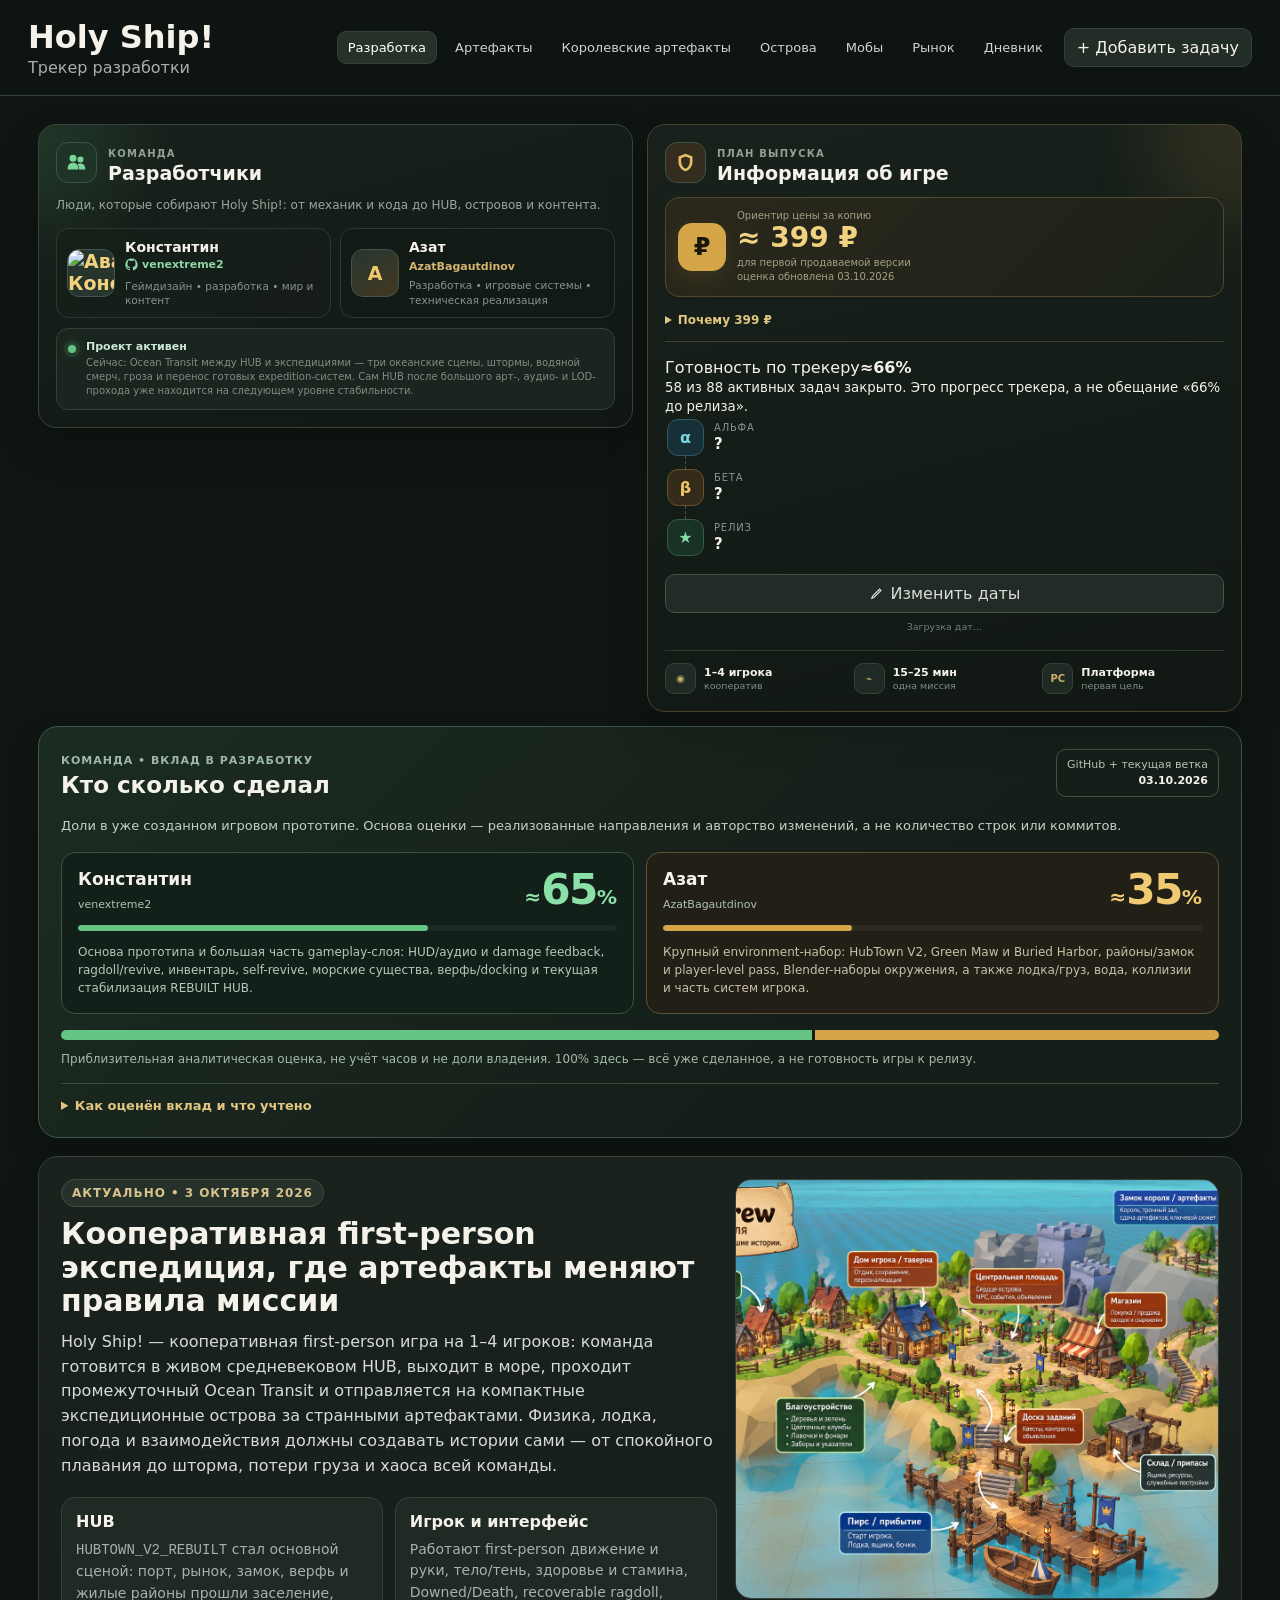
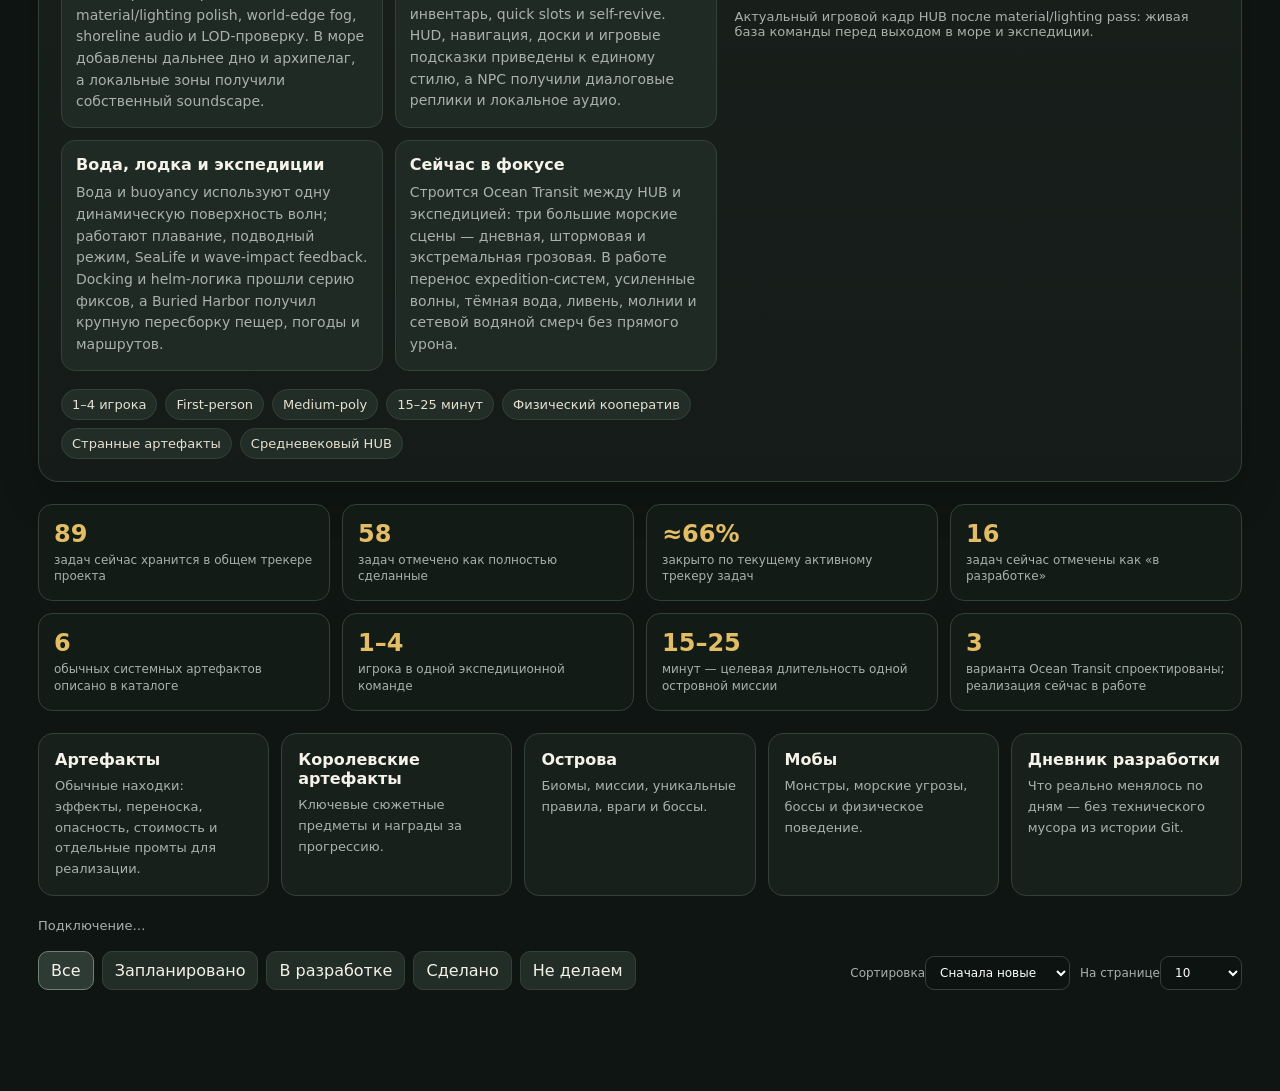
==== commit f4840b82: "docs: refresh Holy Ship home snapshot" ====
--- a/index.html
+++ b/index.html
@@ -5,8 +5,8 @@
 <meta name="viewport" content="width=device-width,initial-scale=1">
 <title>Holy Ship! — разработка</title>
 <link rel="stylesheet" href="styles.css">
-<link rel="stylesheet" href="home-panels.css">
-<link rel="stylesheet" href="project-assessment.css?v=20260927">
+<link rel="stylesheet" href="home-panels.css?v=20261003">
+<link rel="stylesheet" href="project-assessment.css?v=20261003">
 </head>
 <body class="home-page">
 <header>
@@ -64,7 +64,7 @@
 
       <div class="team-status">
         <span class="live-dot" aria-hidden="true"></span>
-        <div><strong>Проект активен</strong><span>Сейчас: стабилизация HUBTOWN_V2_REBUILT, docking и лодочного управления, береговая вода/аудио, верфь и подготовка навигации для HUB и миссий.</span></div>
+        <div><strong>Проект активен</strong><span>Сейчас: Ocean Transit между HUB и экспедициями — три океанские сцены, штормы, водяной смерч, гроза и перенос готовых expedition-систем. Сам HUB после большого арт-, аудио- и LOD-прохода уже находится на следующем уровне стабильности.</span></div>
       </div>
     </section>
   </aside>
@@ -73,7 +73,7 @@
     <section class="assessment-hud" id="team-contribution" aria-labelledby="contributionTitle">
       <div class="assessment-heading">
         <div><span class="assessment-kicker">Команда • вклад в разработку</span><h2 id="contributionTitle">Кто сколько сделал</h2></div>
-        <div class="assessment-stamp">GitHub + текущая ветка<time datetime="2026-09-27">27.09.2026</time></div>
+        <div class="assessment-stamp">GitHub + текущая ветка<time datetime="2026-10-03">03.10.2026</time></div>
       </div>
       <p class="assessment-intro">Доли в уже созданном игровом прототипе. Основа оценки — реализованные направления и авторство изменений, а не количество строк или коммитов.</p>
       <div class="contribution-cards">
@@ -98,7 +98,7 @@
       <p class="assessment-caveat">Приблизительная аналитическая оценка, не учёт часов и не доли владения. 100% здесь — всё уже сделанное, а не готовность игры к релизу.</p>
       <details class="assessment-method">
         <summary>Как оценён вклад и что учтено</summary>
-        <p>Срез истории <a href="https://github.com/venextreme2/Curio-Crew/tree/a80b55d5e189a8a5938b7bf6ab4cdde8956458f2" target="_blank" rel="noopener noreferrer">Curio-Crew</a> до публичного состояния 22 сентября 2026 (<code>a80b55d</code>) плюс текущая рабочая стадия HUB 23–27 сентября: перенос в <code>HUBTOWN_V2_REBUILT</code>, лодка/SeaLife, shoreline-аудио, верфь и продолжающаяся диагностика docking. Авторство GitHub-коммитов используется как один из ориентиров; незакоммиченная совместная работа отдельно не превращается в «баллы». Правки этого сайта в расчёт не включены.</p>
+        <p>Срез истории <a href="https://github.com/venextreme2/Curio-Crew/tree/develop" target="_blank" rel="noopener noreferrer">Curio-Crew / develop</a> по 2 октября 2026 плюс текущая рабочая стадия Ocean Transit 3 октября. После REBUILT-миграции учтены население и арт-проход HUB, HUD/navigation polish, surface/water/lighting pass, world-edge fog, локальный soundscape и NPC-реплики, дальнее морское дно/архипелаг, Buried Harbor rebuild и финальная стабилизация районов/LOD. Авторство GitHub-коммитов используется как один из ориентиров; незакоммиченная совместная работа отдельно не превращается в «баллы». Правки этого сайта в расчёт не включены.</p>
         <p>Ниже — условные баллы из 100. Это оценка созданных направлений, а не часов, количества строк или стоимости работы. После большого environment-pass доля Азата выросла, при этом основной gameplay-пласт остаётся за Константином.</p>
         <div class="assessment-table-wrap">
           <table class="assessment-table">
@@ -119,44 +119,46 @@
           </table>
         </div>
         <div class="assessment-evidence">
-          <p><strong>Примеры вклада Константина:</strong> <a href="https://github.com/venextreme2/Curio-Crew/commit/79cb7b4da74b2a150bab86f8b2b8f381b72b244d" target="_blank" rel="noopener noreferrer">hit/damage feedback</a>, <a href="https://github.com/venextreme2/Curio-Crew/commit/801cbbe59002d6bd8c5da664588478761261e033" target="_blank" rel="noopener noreferrer">доска экспедиций</a>, <a href="https://github.com/venextreme2/Curio-Crew/commit/2f153344143a40534cb4aba224c9ddc12967e0a1" target="_blank" rel="noopener noreferrer">новый Inventory HUD</a>, <a href="https://github.com/venextreme2/Curio-Crew/commit/63c34f9b5b1cffbf82447c2f348ab39832b6e4e1" target="_blank" rel="noopener noreferrer">верфь/docking</a> и <a href="https://github.com/venextreme2/Curio-Crew/commit/aec66cea8bea1fbb8baee2e3967eba2907785890" target="_blank" rel="noopener noreferrer">интеграция gameplay, SeaLife, inventory и water fixes</a>.</p>
-          <p><strong>Примеры вклада Азата:</strong> <a href="https://github.com/venextreme2/Curio-Crew/commit/f18eed8da52d11b97fdf168feda3491d7fcacb4d" target="_blank" rel="noopener noreferrer">три authored мира и shared environment</a>, <a href="https://github.com/venextreme2/Curio-Crew/commit/14b36c5531740809fb92bc22b42523715900907a" target="_blank" rel="noopener noreferrer">районы HUBTOWN_V2 и castle/player-level pass</a>, <a href="https://github.com/venextreme2/Curio-Crew/commit/5182215e17bd1317cfc9fd90052757a99d9b647a" target="_blank" rel="noopener noreferrer">Green Maw + HUB approach и Blender sources</a>, <a href="https://github.com/venextreme2/Curio-Crew/commit/5037fdc4231ae58b4a5cac8421519e1276eebc14" target="_blank" rel="noopener noreferrer">экспедиционная лодка и физический груз</a> и <a href="https://github.com/venextreme2/Curio-Crew/commit/ec7ffcfca89c792f473c0821d813aefc0ca02b83" target="_blank" rel="noopener noreferrer">коллизии окружения</a>.</p>
+          <p><strong>Примеры вклада Константина:</strong> <a href="https://github.com/venextreme2/Curio-Crew/commit/2fc713f" target="_blank" rel="noopener noreferrer">единый HUD/navigation pass</a>, <a href="https://github.com/venextreme2/Curio-Crew/commit/90491c2" target="_blank" rel="noopener noreferrer">world-edge fog и sea ambience</a>, <a href="https://github.com/venextreme2/Curio-Crew/commit/1af699f" target="_blank" rel="noopener noreferrer">локальный HUB soundscape и NPC-реплики</a>, <a href="https://github.com/venextreme2/Curio-Crew/commit/7f87209" target="_blank" rel="noopener noreferrer">дальнее морское дно и архипелаг</a> и <a href="https://github.com/venextreme2/Curio-Crew/commit/710a11c" target="_blank" rel="noopener noreferrer">финальная связность районов и стабильные LOD</a>.</p>
+          <p><strong>Примеры вклада Азата:</strong> <a href="https://github.com/venextreme2/Curio-Crew/commit/56b38a0" target="_blank" rel="noopener noreferrer">дюны, пещерная система и spawn-точки Buried Harbor</a>, <a href="https://github.com/venextreme2/Curio-Crew/commit/7b735e5" target="_blank" rel="noopener noreferrer">major rebuild Buried Harbor</a>, <a href="https://github.com/venextreme2/Curio-Crew/commit/8e341d4" target="_blank" rel="noopener noreferrer">пересборка четырёх входов в пещеры</a>, <a href="https://github.com/venextreme2/Curio-Crew/commit/9ae454d" target="_blank" rel="noopener noreferrer">исправление terrain holes</a> и погодные фиксы sandstorm/stamina конца сентября.</p>
         </div>
         <p class="assessment-limit">Merge-коммиты, импорт ассетов и отменённые эксперименты сами по себе не увеличивают вклад. Git не показывает все обсуждения, тестирование и незапушенные изменения, поэтому автор коммита — ориентир, а не доказательство единоличной работы.</p>
-        <p>Это срез на 27.09.2026. После следующей крупной интеграции в develop оценку стоит пересчитать ещё раз.</p>
+        <p>Это срез на 03.10.2026. Ocean Transit пока находится в работе и не считается завершённым вкладом до интеграции и Play Mode проверки.</p>
       </details>
     </section>
 
     <section class="hero-card">
       <div class="hero-text">
-        <span class="eyebrow">Актуально • 27 сентября 2026</span>
+        <span class="eyebrow">Актуально • 3 октября 2026</span>
         <h2>Кооперативная first-person экспедиция, где артефакты меняют правила миссии</h2>
-        <p>Holy Ship! — игра на 1–4 игроков с компактными островами, физикой, странными артефактами, опасными явлениями и юмором, который рождается из действий самой команды. HUB строится как средневековый портовый город: игроки готовятся к вылазке, уходят на лодке на 15–25 минут, возвращают добычу и продвигаются у короля.</p>
+        <p>Holy Ship! — кооперативная first-person игра на 1–4 игроков: команда готовится в живом средневековом HUB, выходит в море, проходит промежуточный Ocean Transit и отправляется на компактные экспедиционные острова за странными артефактами. Физика, лодка, погода и взаимодействия должны создавать истории сами — от спокойного плавания до шторма, потери груза и хаоса всей команды.</p>
 
         <div class="hero-grid">
-          <div class="mini-card"><h3>HUB</h3><p>Основная рабочая сцена переехала в HUBTOWN_V2_REBUILT: порт, рынок, замок, верфь и районы сохранены, а вода, SeaLife, береговое аудио и лодочные точки заново привязываются к новой геометрии. Старый HubTown остаётся референсом и резервом.</p></div>
-          <div class="mini-card"><h3>Игрок</h3><p>Есть first-person движение и руки, полноценное тело и тень, здоровье/стамина, Downed/Death и recoverable ragdoll. В текущей ветке добавлены рюкзак 6×5, quick slots 1–9, постоянные/аксессуарные слоты, self-revive расходник и контекстные действия предметов.</p></div>
-          <div class="mini-card"><h3>Вода и физика</h3><p>Вода учитывает динамическую поверхность волн, работают плавание, утопление, подводный режим и damage feedback. В HUB появились обычные рыбы и тестовые хищники, а лодочная система получила upgrade, docking и дополнительные физические фиксы.</p></div>
-          <div class="mini-card"><h3>Сейчас в фокусе</h3><p>Добить docking в REBUILT без новых костылей: runtime-диагностика уже показала неверный PreDock-маршрут через геометрию пирса. Параллельно — стабилизация helm-анимаций, берегового water/audio и затем PC visual polish HUB.</p></div>
+          <div class="mini-card"><h3>HUB</h3><p><code>HUBTOWN_V2_REBUILT</code> стал основной сценой: порт, рынок, замок, верфь и жилые районы прошли заселение, material/lighting polish, world-edge fog, shoreline audio и LOD-проверку. В море добавлены дальнее дно и архипелаг, а локальные зоны получили собственный soundscape.</p></div>
+          <div class="mini-card"><h3>Игрок и интерфейс</h3><p>Работают first-person движение и руки, тело/тень, здоровье и стамина, Downed/Death, recoverable ragdoll, инвентарь, quick slots и self-revive. HUD, навигация, доски и игровые подсказки приведены к единому стилю, а NPC получили диалоговые реплики и локальное аудио.</p></div>
+          <div class="mini-card"><h3>Вода, лодка и экспедиции</h3><p>Вода и buoyancy используют одну динамическую поверхность волн; работают плавание, подводный режим, SeaLife и wave-impact feedback. Docking и helm-логика прошли серию фиксов, а Buried Harbor получил крупную пересборку пещер, погоды и маршрутов.</p></div>
+          <div class="mini-card"><h3>Сейчас в фокусе</h3><p>Строится Ocean Transit между HUB и экспедицией: три большие морские сцены — дневная, штормовая и экстремальная грозовая. В работе перенос expedition-систем, усиленные волны, тёмная вода, ливень, молнии и сетевой водяной смерч без прямого урона.</p></div>
         </div>
 
         <div class="project-tags">
-          <span>1–4 игрока</span><span>First-person</span><span>Low-poly</span><span>15–25 минут</span><span>Физический кооператив</span><span>Странные артефакты</span><span>Средневековый HUB</span>
+          <span>1–4 игрока</span><span>First-person</span><span>Medium-poly</span><span>15–25 минут</span><span>Физический кооператив</span><span>Странные артефакты</span><span>Средневековый HUB</span>
         </div>
       </div>
       <div class="hero-image-wrap">
-        <img src="assets/hub-hero.png" alt="Концепт HUB Holy Ship!">
-        <div class="hero-caption">HUB — постоянная база команды между экспедициями. Текущий игровой вариант уже ушёл значительно дальше раннего концепта на изображении.</div>
+        <img src="assets/hub-hero.png?v=20261003" alt="Актуальный игровой кадр HUB Holy Ship!">
+        <div class="hero-caption">Актуальный игровой кадр HUB после material/lighting pass: живая база команды перед выходом в море и экспедиции.</div>
       </div>
     </section>
 
     <section class="project-snapshot" aria-label="Актуальный срез проекта">
-      <div class="snapshot-card"><strong id="taskTotal">80</strong><span>задач сейчас хранится в общем трекере проекта</span></div>
-      <div class="snapshot-card"><strong id="taskDone">31</strong><span>задача отмечена как полностью сделанная</span></div>
-      <div class="snapshot-card"><strong id="taskDoing">17</strong><span>задач сейчас отмечены как «в разработке»</span></div>
+      <div class="snapshot-card"><strong id="taskTotal">89</strong><span>задач сейчас хранится в общем трекере проекта</span></div>
+      <div class="snapshot-card"><strong id="taskDone">58</strong><span>задач отмечено как полностью сделанные</span></div>
+      <div class="snapshot-card"><strong class="project-completion-value">≈66%</strong><span>закрыто по текущему активному трекеру задач</span></div>
+      <div class="snapshot-card"><strong id="taskDoing">16</strong><span>задач сейчас отмечены как «в разработке»</span></div>
       <div class="snapshot-card"><strong id="artifactCount">6</strong><span>обычных системных артефактов описано в каталоге</span></div>
       <div class="snapshot-card"><strong>1–4</strong><span>игрока в одной экспедиционной команде</span></div>
       <div class="snapshot-card"><strong>15–25</strong><span>минут — целевая длительность одной островной миссии</span></div>
+      <div class="snapshot-card"><strong>3</strong><span>варианта Ocean Transit спроектированы; реализация сейчас в работе</span></div>
     </section>
 
     <section class="section-links">
@@ -199,15 +201,21 @@
 
       <div class="price-card">
         <div class="price-icon" aria-hidden="true">₽</div>
-        <div><span>Ориентир цены за копию</span><strong>≈ 299 ₽</strong><small>для первой продаваемой версии<br>оценка обновлена 27.09.2026</small></div>
+        <div><span>Ориентир цены за копию</span><strong>≈ 399 ₽</strong><small>для первой продаваемой версии<br>оценка обновлена 03.10.2026</small></div>
       </div>
       <details class="price-assessment">
-        <summary>Почему 299 ₽</summary>
-        <p><strong>Предварительный ориентир: 249–399 ₽.</strong> 299 ₽ — аналитическое предложение для бюджетной кооперативной игры, не установленная цена магазина и не стоимость разработки проекта.</p>
-        <p>В проекте уже есть HUB, физические взаимодействия, тело игрока, плавание, аудио, лодка с upgrade/docking, recoverable ragdoll, hit/damage feedback, прототип инвентаря, self-revive и морские существа. Это заметно более зрелый прототип, но не подтверждение готовности к продаже: полный сетевой цикл экспедиции, объём островного контента, прогрессия и стабильность ещё требуют проверки.</p>
-        <p>Цену стоит подтвердить после внешнего плейтеста продаваемой сборки. Планы на острова и артефакты не считаются уже готовым контентом.</p>
+        <summary>Почему 399 ₽</summary>
+        <p><strong>Предварительный ориентир: 349–499 ₽.</strong> 399 ₽ — рабочая цена для первой продаваемой версии, а не установленная цена Steam и не стоимость разработки проекта.</p>
+        <p>По текущему трекеру закрыто около двух третей активных задач: уже есть зрелый HUB, лодка/docking, вода и плавание, тело/смерть/revive, инвентарь, HUD, аудио, NPC, SeaLife, погодная инфраструктура и несколько authored expedition-зон. Следующий крупный слой — Ocean Transit и полноценный повторяемый сетевой цикл экспедиции.</p>
+        <p>Цену нужно окончательно подтвердить после внешнего кооперативного плейтеста и проверки реального объёма миссий. Незавершённые Ocean-сцены и будущий контент в цену как готовая ценность пока не засчитываются.</p>
         <p>Рыночные ориентиры для сравнения, а не формула цены: <a href="https://steamdb.info/app/1966720/" target="_blank" rel="noopener noreferrer">Lethal Company — региональные цены</a> и <a href="https://store.steampowered.com/app/3241660/REPO/" target="_blank" rel="noopener noreferrer">R.E.P.O. — формат и состав игры</a>. Обоснование текущих систем: <a href="devlog.html#day-2026-09-19">дневник разработки</a>.</p>
       </details>
+
+      <div class="completion-card" aria-label="Готовность проекта по трекеру">
+        <div class="completion-card-top"><span>Готовность по трекеру</span><strong class="project-completion-value">≈66%</strong></div>
+        <div class="project-completion-meter" aria-hidden="true"><span style="width:66%"></span></div>
+        <small class="project-completion-caption">58 из 88 активных задач закрыто. Это прогресс трекера, а не обещание «66% до релиза».</small>
+      </div>
 
       <div class="release-timeline" aria-live="polite">
         <div class="release-row alpha-row"><span class="release-badge">α</span><div><span>Альфа</span><strong id="alphaDate">?</strong></div></div>
@@ -260,6 +268,6 @@
 <script src="https://cdn.jsdelivr.net/npm/@supabase/supabase-js@2"></script>
 <script src="config.js"></script>
 <script src="app.js"></script>
-<script src="home-panels.js"></script>
+<script src="home-panels.js?v=20261003"></script>
 </body>
 </html>
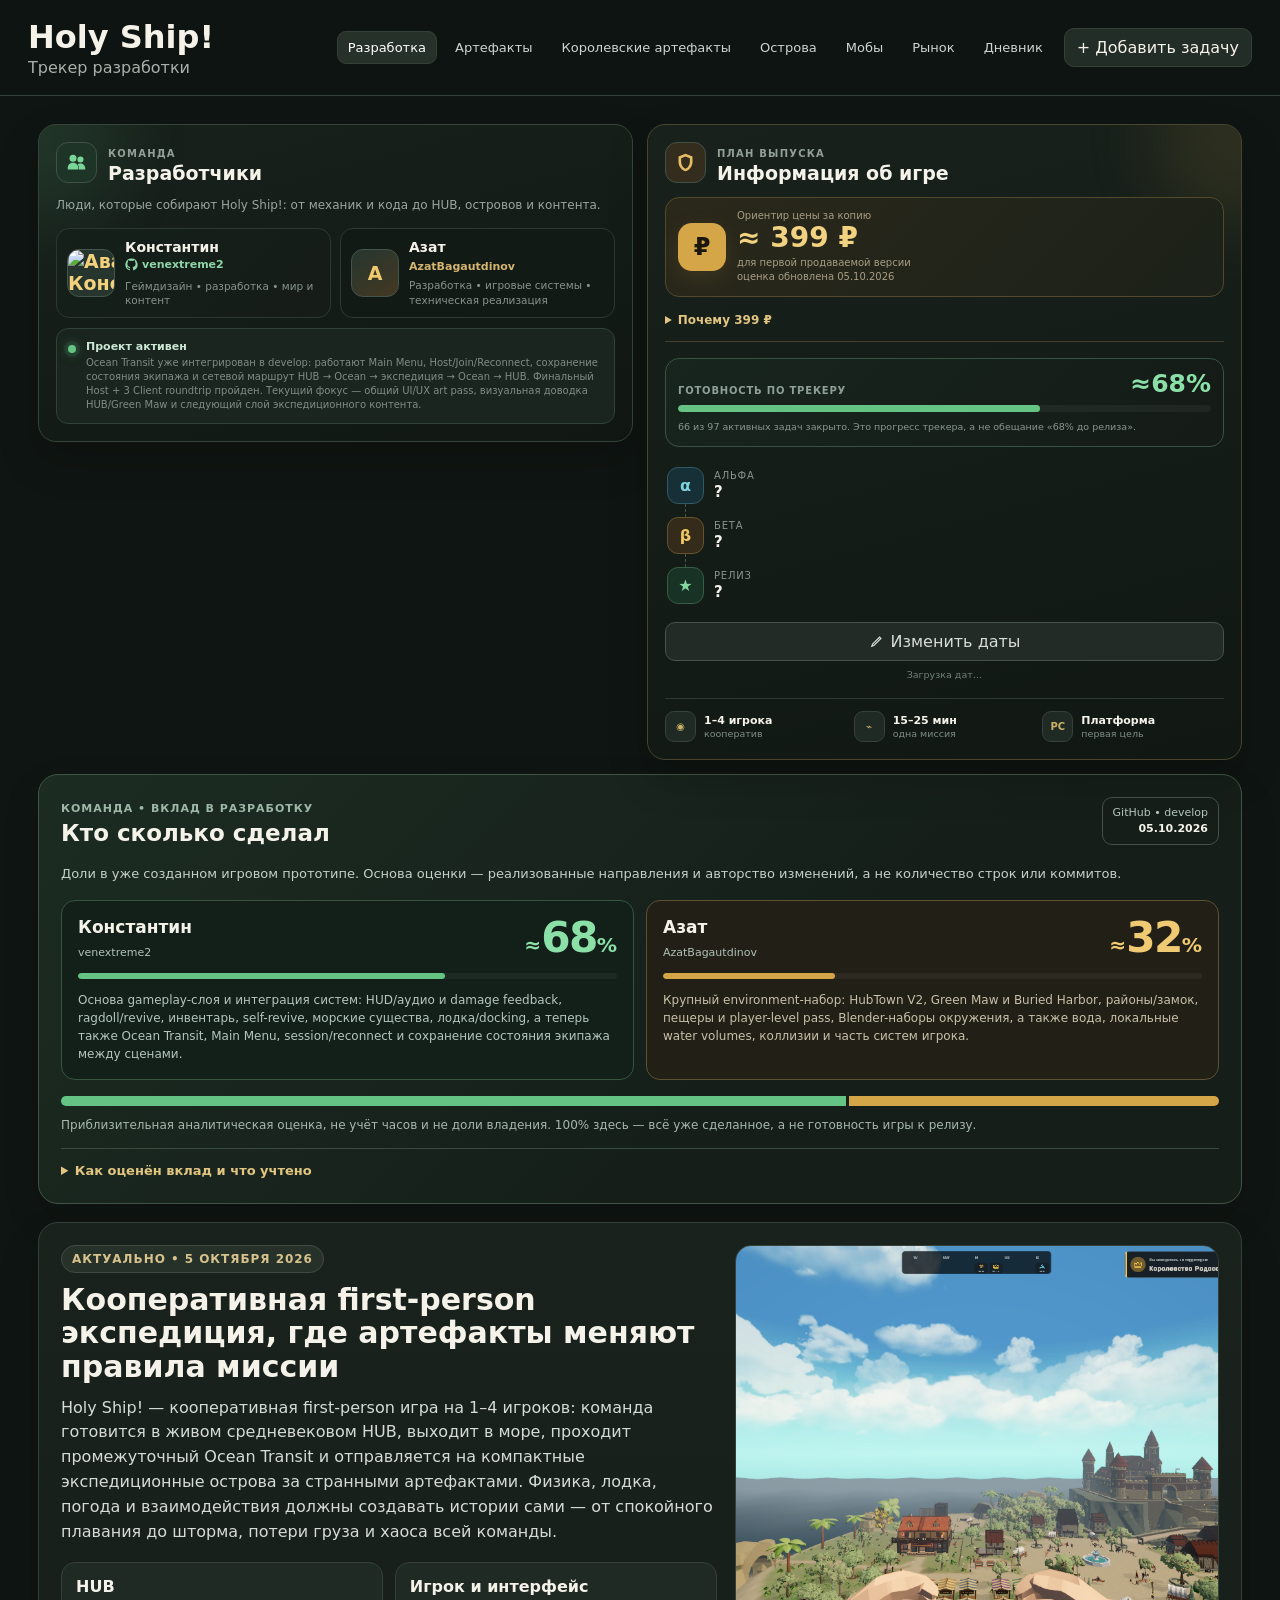
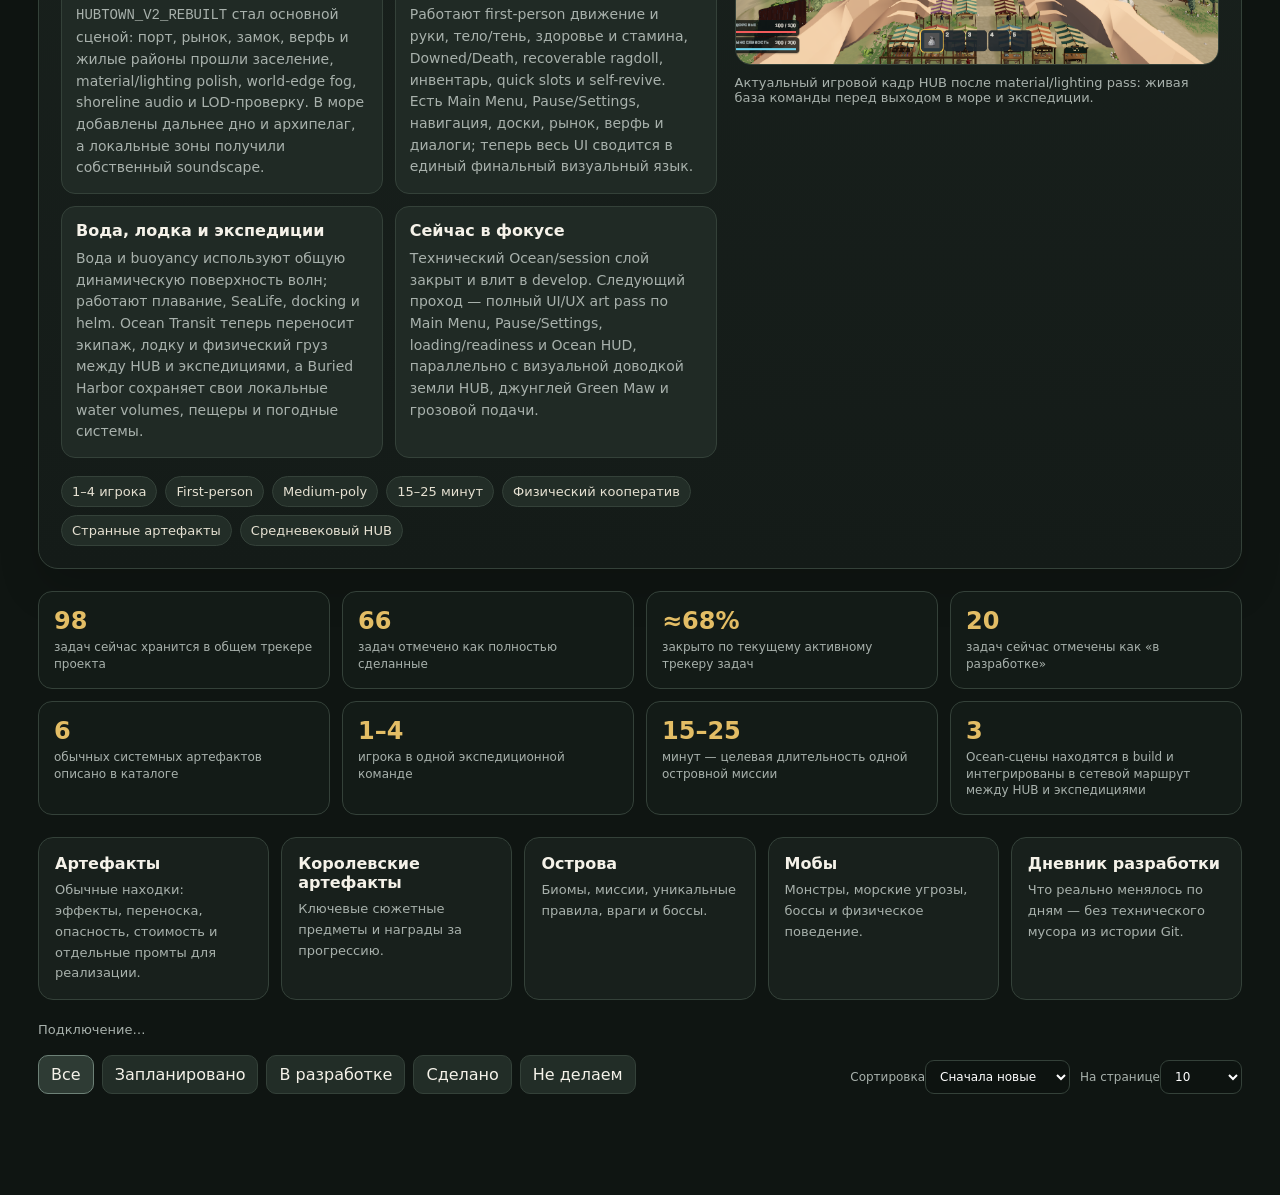
==== commit 07cda187: "docs: refresh project status and task urgency UI" ====
--- a/index.html
+++ b/index.html
@@ -4,9 +4,9 @@
 <meta charset="utf-8">
 <meta name="viewport" content="width=device-width,initial-scale=1">
 <title>Holy Ship! — разработка</title>
-<link rel="stylesheet" href="styles.css">
-<link rel="stylesheet" href="home-panels.css?v=20261003">
-<link rel="stylesheet" href="project-assessment.css?v=20261003">
+<link rel="stylesheet" href="styles.css?v=20261005">
+<link rel="stylesheet" href="home-panels.css?v=20261005">
+<link rel="stylesheet" href="project-assessment.css?v=20261005">
 </head>
 <body class="home-page">
 <header>
@@ -64,7 +64,7 @@
 
       <div class="team-status">
         <span class="live-dot" aria-hidden="true"></span>
-        <div><strong>Проект активен</strong><span>Сейчас: Ocean Transit между HUB и экспедициями — три океанские сцены, штормы, водяной смерч, гроза и перенос готовых expedition-систем. Сам HUB после большого арт-, аудио- и LOD-прохода уже находится на следующем уровне стабильности.</span></div>
+        <div><strong>Проект активен</strong><span>Ocean Transit уже интегрирован в develop: работают Main Menu, Host/Join/Reconnect, сохранение состояния экипажа и сетевой маршрут HUB → Ocean → экспедиция → Ocean → HUB. Финальный Host + 3 Client roundtrip пройден. Текущий фокус — общий UI/UX art pass, визуальная доводка HUB/Green Maw и следующий слой экспедиционного контента.</span></div>
       </div>
     </section>
   </aside>
@@ -73,32 +73,32 @@
     <section class="assessment-hud" id="team-contribution" aria-labelledby="contributionTitle">
       <div class="assessment-heading">
         <div><span class="assessment-kicker">Команда • вклад в разработку</span><h2 id="contributionTitle">Кто сколько сделал</h2></div>
-        <div class="assessment-stamp">GitHub + текущая ветка<time datetime="2026-10-03">03.10.2026</time></div>
+        <div class="assessment-stamp">GitHub • develop<time datetime="2026-10-05">05.10.2026</time></div>
       </div>
       <p class="assessment-intro">Доли в уже созданном игровом прототипе. Основа оценки — реализованные направления и авторство изменений, а не количество строк или коммитов.</p>
       <div class="contribution-cards">
         <article class="contribution-card konstantin-contribution">
           <div class="contribution-card-top">
             <div class="contribution-person"><h3>Константин</h3><a href="https://github.com/venextreme2" target="_blank" rel="noopener noreferrer">venextreme2</a></div>
-            <div class="contribution-value" aria-label="Примерно 65 процентов"><small>≈</small>65<small>%</small></div>
+            <div class="contribution-value" aria-label="Примерно 68 процентов"><small>≈</small>68<small>%</small></div>
           </div>
           <div class="contribution-meter" aria-hidden="true"><span></span></div>
-          <p>Основа прототипа и большая часть gameplay-слоя: HUD/аудио и damage feedback, ragdoll/revive, инвентарь, self-revive, морские существа, верфь/docking и текущая стабилизация REBUILT HUB.</p>
+          <p>Основа gameplay-слоя и интеграция систем: HUD/аудио и damage feedback, ragdoll/revive, инвентарь, self-revive, морские существа, лодка/docking, а теперь также Ocean Transit, Main Menu, session/reconnect и сохранение состояния экипажа между сценами.</p>
         </article>
         <article class="contribution-card azat-contribution">
           <div class="contribution-card-top">
             <div class="contribution-person"><h3>Азат</h3><a href="https://github.com/AzatBagautdinov" target="_blank" rel="noopener noreferrer">AzatBagautdinov</a></div>
-            <div class="contribution-value" aria-label="Примерно 35 процентов"><small>≈</small>35<small>%</small></div>
+            <div class="contribution-value" aria-label="Примерно 32 процента"><small>≈</small>32<small>%</small></div>
           </div>
           <div class="contribution-meter" aria-hidden="true"><span></span></div>
-          <p>Крупный environment-набор: HubTown V2, Green Maw и Buried Harbor, районы/замок и player-level pass, Blender-наборы окружения, а также лодка/груз, вода, коллизии и часть систем игрока.</p>
+          <p>Крупный environment-набор: HubTown V2, Green Maw и Buried Harbor, районы/замок, пещеры и player-level pass, Blender-наборы окружения, а также вода, локальные water volumes, коллизии и часть систем игрока.</p>
         </article>
       </div>
       <div class="contribution-split" aria-hidden="true"><span class="konstantin-share"></span><span class="azat-share"></span></div>
       <p class="assessment-caveat">Приблизительная аналитическая оценка, не учёт часов и не доли владения. 100% здесь — всё уже сделанное, а не готовность игры к релизу.</p>
       <details class="assessment-method">
         <summary>Как оценён вклад и что учтено</summary>
-        <p>Срез истории <a href="https://github.com/venextreme2/Curio-Crew/tree/develop" target="_blank" rel="noopener noreferrer">Curio-Crew / develop</a> по 2 октября 2026 плюс текущая рабочая стадия Ocean Transit 3 октября. После REBUILT-миграции учтены население и арт-проход HUB, HUD/navigation polish, surface/water/lighting pass, world-edge fog, локальный soundscape и NPC-реплики, дальнее морское дно/архипелаг, Buried Harbor rebuild и финальная стабилизация районов/LOD. Авторство GitHub-коммитов используется как один из ориентиров; незакоммиченная совместная работа отдельно не превращается в «баллы». Правки этого сайта в расчёт не включены.</p>
+        <p>Срез истории <a href="https://github.com/venextreme2/Curio-Crew/tree/develop" target="_blank" rel="noopener noreferrer">Curio-Crew / develop</a> по 5 октября 2026. Учтены REBUILT HUB, HUD/navigation polish, water/lighting/audio pass, Green Maw и Buried Harbor, а также новый Ocean Transit: три морские сцены, session/reconnect, перенос игроков/лодки/груза и проверенный четырёхклиентный roundtrip. Авторство GitHub-коммитов используется как один из ориентиров; обсуждения и ручное тестирование не превращаются в отдельные «баллы». Правки этого сайта в расчёт не включены.</p>
         <p>Ниже — условные баллы из 100. Это оценка созданных направлений, а не часов, количества строк или стоимости работы. После большого environment-pass доля Азата выросла, при этом основной gameplay-пласт остаётся за Константином.</p>
         <div class="assessment-table-wrap">
           <table class="assessment-table">
@@ -106,38 +106,39 @@
             <thead><tr><th scope="col">Направление</th><th scope="col">Вес</th><th scope="col">К.</th><th scope="col">А.</th></tr></thead>
             <tbody>
               <tr><th scope="row">Основа прототипа и доставка</th><td>7</td><td>7</td><td>0</td></tr>
-              <tr><th scope="row">HUB, острова, замок и environment</th><td>22</td><td>9</td><td>13</td></tr>
-              <tr><th scope="row">Игрок, тело, анимации, смерть и revive</th><td>15</td><td>9</td><td>6</td></tr>
-              <tr><th scope="row">Вода, плавание и подводные эффекты</th><td>12</td><td>6</td><td>6</td></tr>
-              <tr><th scope="row">Лодки, верфь, docking и физический груз</th><td>15</td><td>10</td><td>5</td></tr>
-              <tr><th scope="row">Инвентарь, quick slots и self-revive</th><td>9</td><td>9</td><td>0</td></tr>
-              <tr><th scope="row">Морские существа и Shark AI</th><td>7</td><td>7</td><td>0</td></tr>
+              <tr><th scope="row">HUB, острова, замок и environment</th><td>20</td><td>8</td><td>12</td></tr>
+              <tr><th scope="row">Игрок, тело, анимации, смерть и revive</th><td>13</td><td>8</td><td>5</td></tr>
+              <tr><th scope="row">Вода, плавание и подводные эффекты</th><td>11</td><td>5</td><td>6</td></tr>
+              <tr><th scope="row">Лодки, верфь, docking и физический груз</th><td>13</td><td>9</td><td>4</td></tr>
+              <tr><th scope="row">Инвентарь, quick slots и self-revive</th><td>8</td><td>8</td><td>0</td></tr>
+              <tr><th scope="row">Морские существа и Shark AI</th><td>6</td><td>6</td><td>0</td></tr>
               <tr><th scope="row">Аудио, HUD и feedback урона</th><td>7</td><td>6</td><td>1</td></tr>
-              <tr><th scope="row">Инструменты, коллизии и стабилизация</th><td>6</td><td>2</td><td>4</td></tr>
+              <tr><th scope="row">Инструменты, коллизии и стабилизация</th><td>5</td><td>1</td><td>4</td></tr>
+              <tr><th scope="row">Ocean Transit, session и переходы</th><td>10</td><td>10</td><td>0</td></tr>
             </tbody>
-            <tfoot><tr><th scope="row">Итого</th><td>100</td><td>65</td><td>35</td></tr></tfoot>
+            <tfoot><tr><th scope="row">Итого</th><td>100</td><td>68</td><td>32</td></tr></tfoot>
           </table>
         </div>
         <div class="assessment-evidence">
-          <p><strong>Примеры вклада Константина:</strong> <a href="https://github.com/venextreme2/Curio-Crew/commit/2fc713f" target="_blank" rel="noopener noreferrer">единый HUD/navigation pass</a>, <a href="https://github.com/venextreme2/Curio-Crew/commit/90491c2" target="_blank" rel="noopener noreferrer">world-edge fog и sea ambience</a>, <a href="https://github.com/venextreme2/Curio-Crew/commit/1af699f" target="_blank" rel="noopener noreferrer">локальный HUB soundscape и NPC-реплики</a>, <a href="https://github.com/venextreme2/Curio-Crew/commit/7f87209" target="_blank" rel="noopener noreferrer">дальнее морское дно и архипелаг</a> и <a href="https://github.com/venextreme2/Curio-Crew/commit/710a11c" target="_blank" rel="noopener noreferrer">финальная связность районов и стабильные LOD</a>.</p>
+          <p><strong>Примеры вклада Константина:</strong> <a href="https://github.com/venextreme2/Curio-Crew/commit/2fc713f" target="_blank" rel="noopener noreferrer">единый HUD/navigation pass</a>, <a href="https://github.com/venextreme2/Curio-Crew/commit/1af699f" target="_blank" rel="noopener noreferrer">HUB soundscape и NPC-реплики</a>, <a href="https://github.com/venextreme2/Curio-Crew/commit/710a11c" target="_blank" rel="noopener noreferrer">финальная связность HUB</a>, <a href="https://github.com/venextreme2/Curio-Crew/commit/b2fd981" target="_blank" rel="noopener noreferrer">Ocean/session/state persistence</a> и <a href="https://github.com/venextreme2/Curio-Crew/commit/24f72cc" target="_blank" rel="noopener noreferrer">проверенный Host+3 Client roundtrip</a>.</p>
           <p><strong>Примеры вклада Азата:</strong> <a href="https://github.com/venextreme2/Curio-Crew/commit/56b38a0" target="_blank" rel="noopener noreferrer">дюны, пещерная система и spawn-точки Buried Harbor</a>, <a href="https://github.com/venextreme2/Curio-Crew/commit/7b735e5" target="_blank" rel="noopener noreferrer">major rebuild Buried Harbor</a>, <a href="https://github.com/venextreme2/Curio-Crew/commit/8e341d4" target="_blank" rel="noopener noreferrer">пересборка четырёх входов в пещеры</a>, <a href="https://github.com/venextreme2/Curio-Crew/commit/9ae454d" target="_blank" rel="noopener noreferrer">исправление terrain holes</a> и погодные фиксы sandstorm/stamina конца сентября.</p>
         </div>
         <p class="assessment-limit">Merge-коммиты, импорт ассетов и отменённые эксперименты сами по себе не увеличивают вклад. Git не показывает все обсуждения, тестирование и незапушенные изменения, поэтому автор коммита — ориентир, а не доказательство единоличной работы.</p>
-        <p>Это срез на 03.10.2026. Ocean Transit пока находится в работе и не считается завершённым вкладом до интеграции и Play Mode проверки.</p>
+        <p>Это срез на 05.10.2026. Ocean Transit уже находится в develop и прошёл отдельную интеграционную проверку; будущие UI/UX и контентные задачи в этот процент как готовая работа ещё не включены.</p>
       </details>
     </section>
 
     <section class="hero-card">
       <div class="hero-text">
-        <span class="eyebrow">Актуально • 3 октября 2026</span>
+        <span class="eyebrow">Актуально • 5 октября 2026</span>
         <h2>Кооперативная first-person экспедиция, где артефакты меняют правила миссии</h2>
         <p>Holy Ship! — кооперативная first-person игра на 1–4 игроков: команда готовится в живом средневековом HUB, выходит в море, проходит промежуточный Ocean Transit и отправляется на компактные экспедиционные острова за странными артефактами. Физика, лодка, погода и взаимодействия должны создавать истории сами — от спокойного плавания до шторма, потери груза и хаоса всей команды.</p>
 
         <div class="hero-grid">
           <div class="mini-card"><h3>HUB</h3><p><code>HUBTOWN_V2_REBUILT</code> стал основной сценой: порт, рынок, замок, верфь и жилые районы прошли заселение, material/lighting polish, world-edge fog, shoreline audio и LOD-проверку. В море добавлены дальнее дно и архипелаг, а локальные зоны получили собственный soundscape.</p></div>
-          <div class="mini-card"><h3>Игрок и интерфейс</h3><p>Работают first-person движение и руки, тело/тень, здоровье и стамина, Downed/Death, recoverable ragdoll, инвентарь, quick slots и self-revive. HUD, навигация, доски и игровые подсказки приведены к единому стилю, а NPC получили диалоговые реплики и локальное аудио.</p></div>
-          <div class="mini-card"><h3>Вода, лодка и экспедиции</h3><p>Вода и buoyancy используют одну динамическую поверхность волн; работают плавание, подводный режим, SeaLife и wave-impact feedback. Docking и helm-логика прошли серию фиксов, а Buried Harbor получил крупную пересборку пещер, погоды и маршрутов.</p></div>
-          <div class="mini-card"><h3>Сейчас в фокусе</h3><p>Строится Ocean Transit между HUB и экспедицией: три большие морские сцены — дневная, штормовая и экстремальная грозовая. В работе перенос expedition-систем, усиленные волны, тёмная вода, ливень, молнии и сетевой водяной смерч без прямого урона.</p></div>
+          <div class="mini-card"><h3>Игрок и интерфейс</h3><p>Работают first-person движение и руки, тело/тень, здоровье и стамина, Downed/Death, recoverable ragdoll, инвентарь, quick slots и self-revive. Есть Main Menu, Pause/Settings, навигация, доски, рынок, верфь и диалоги; теперь весь UI сводится в единый финальный визуальный язык.</p></div>
+          <div class="mini-card"><h3>Вода, лодка и экспедиции</h3><p>Вода и buoyancy используют общую динамическую поверхность волн; работают плавание, SeaLife, docking и helm. Ocean Transit теперь переносит экипаж, лодку и физический груз между HUB и экспедициями, а Buried Harbor сохраняет свои локальные water volumes, пещеры и погодные системы.</p></div>
+          <div class="mini-card"><h3>Сейчас в фокусе</h3><p>Технический Ocean/session слой закрыт и влит в develop. Следующий проход — полный UI/UX art pass по Main Menu, Pause/Settings, loading/readiness и Ocean HUD, параллельно с визуальной доводкой земли HUB, джунглей Green Maw и грозовой подачи.</p></div>
         </div>
 
         <div class="project-tags">
@@ -151,14 +152,14 @@
     </section>
 
     <section class="project-snapshot" aria-label="Актуальный срез проекта">
-      <div class="snapshot-card"><strong id="taskTotal">89</strong><span>задач сейчас хранится в общем трекере проекта</span></div>
-      <div class="snapshot-card"><strong id="taskDone">58</strong><span>задач отмечено как полностью сделанные</span></div>
-      <div class="snapshot-card"><strong class="project-completion-value">≈66%</strong><span>закрыто по текущему активному трекеру задач</span></div>
-      <div class="snapshot-card"><strong id="taskDoing">16</strong><span>задач сейчас отмечены как «в разработке»</span></div>
+      <div class="snapshot-card"><strong id="taskTotal">98</strong><span>задач сейчас хранится в общем трекере проекта</span></div>
+      <div class="snapshot-card"><strong id="taskDone">66</strong><span>задач отмечено как полностью сделанные</span></div>
+      <div class="snapshot-card"><strong class="project-completion-value">≈68%</strong><span>закрыто по текущему активному трекеру задач</span></div>
+      <div class="snapshot-card"><strong id="taskDoing">20</strong><span>задач сейчас отмечены как «в разработке»</span></div>
       <div class="snapshot-card"><strong id="artifactCount">6</strong><span>обычных системных артефактов описано в каталоге</span></div>
       <div class="snapshot-card"><strong>1–4</strong><span>игрока в одной экспедиционной команде</span></div>
       <div class="snapshot-card"><strong>15–25</strong><span>минут — целевая длительность одной островной миссии</span></div>
-      <div class="snapshot-card"><strong>3</strong><span>варианта Ocean Transit спроектированы; реализация сейчас в работе</span></div>
+      <div class="snapshot-card"><strong>3</strong><span>Ocean-сцены находятся в build и интегрированы в сетевой маршрут между HUB и экспедициями</span></div>
     </section>
 
     <section class="section-links">
@@ -180,7 +181,7 @@
           <button class="filter" data-filter="cancelled">Не делаем</button>
         </nav>
         <div class="task-controls">
-          <label>Сортировка<select id="taskSort"><option value="newest">Сначала новые</option><option value="oldest">Сначала старые</option><option value="status">По статусу</option><option value="title-asc">Название А–Я</option><option value="title-desc">Название Я–А</option></select></label>
+          <label>Сортировка<select id="taskSort"><option value="newest">Сначала новые</option><option value="oldest">Сначала старые</option><option value="status">По статусу</option><option value="urgency">По срочности</option><option value="title-asc">Название А–Я</option><option value="title-desc">Название Я–А</option></select></label>
           <label>На странице<select id="pageSize"><option value="5">5</option><option value="10" selected>10</option><option value="20">20</option><option value="50">50</option></select></label>
         </div>
       </div>
@@ -201,20 +202,20 @@
 
       <div class="price-card">
         <div class="price-icon" aria-hidden="true">₽</div>
-        <div><span>Ориентир цены за копию</span><strong>≈ 399 ₽</strong><small>для первой продаваемой версии<br>оценка обновлена 03.10.2026</small></div>
+        <div><span>Ориентир цены за копию</span><strong>≈ 399 ₽</strong><small>для первой продаваемой версии<br>оценка обновлена 05.10.2026</small></div>
       </div>
       <details class="price-assessment">
         <summary>Почему 399 ₽</summary>
         <p><strong>Предварительный ориентир: 349–499 ₽.</strong> 399 ₽ — рабочая цена для первой продаваемой версии, а не установленная цена Steam и не стоимость разработки проекта.</p>
-        <p>По текущему трекеру закрыто около двух третей активных задач: уже есть зрелый HUB, лодка/docking, вода и плавание, тело/смерть/revive, инвентарь, HUD, аудио, NPC, SeaLife, погодная инфраструктура и несколько authored expedition-зон. Следующий крупный слой — Ocean Transit и полноценный повторяемый сетевой цикл экспедиции.</p>
-        <p>Цену нужно окончательно подтвердить после внешнего кооперативного плейтеста и проверки реального объёма миссий. Незавершённые Ocean-сцены и будущий контент в цену как готовая ценность пока не засчитываются.</p>
+        <p>По текущему трекеру закрыто около двух третей активных задач. Уже есть зрелый HUB, лодка/docking, вода и плавание, смерть/revive, инвентарь, HUD, NPC, SeaLife и два authored expedition-острова. Сетевой Ocean Transit, Main Menu и session/reconnect уже интегрированы; следующий риск для цены — качество полного mission loop, контента островов и внешнего кооперативного плейтеста.</p>
+        <p>Цену нужно окончательно подтвердить после внешнего кооперативного плейтеста и проверки реального объёма миссий. Техническая связность сцен уже доказана, но будущие артефакты, мобы, награды и финальный объём островов нельзя засчитывать как готовую ценность заранее.</p>
         <p>Рыночные ориентиры для сравнения, а не формула цены: <a href="https://steamdb.info/app/1966720/" target="_blank" rel="noopener noreferrer">Lethal Company — региональные цены</a> и <a href="https://store.steampowered.com/app/3241660/REPO/" target="_blank" rel="noopener noreferrer">R.E.P.O. — формат и состав игры</a>. Обоснование текущих систем: <a href="devlog.html#day-2026-09-19">дневник разработки</a>.</p>
       </details>
 
       <div class="completion-card" aria-label="Готовность проекта по трекеру">
-        <div class="completion-card-top"><span>Готовность по трекеру</span><strong class="project-completion-value">≈66%</strong></div>
-        <div class="project-completion-meter" aria-hidden="true"><span style="width:66%"></span></div>
-        <small class="project-completion-caption">58 из 88 активных задач закрыто. Это прогресс трекера, а не обещание «66% до релиза».</small>
+        <div class="completion-card-top"><span>Готовность по трекеру</span><strong class="project-completion-value">≈68%</strong></div>
+        <div class="project-completion-meter" aria-hidden="true"><span style="width:68%"></span></div>
+        <small class="project-completion-caption">66 из 97 активных задач закрыто. Это прогресс трекера, а не обещание «68% до релиза».</small>
       </div>
 
       <div class="release-timeline" aria-live="polite">
@@ -256,6 +257,7 @@
   <label>Название<input id="title" required></label>
   <label>Описание<textarea id="description" rows="4"></textarea></label>
   <label>Статус<select id="status"><option value="planned">Запланировано</option><option value="doing">В разработке</option><option value="done">Сделано</option><option value="cancelled">Не делаем</option></select></label>
+  <label>Срочность<select id="urgency"><option value="1">1 - Можно позже</option><option value="2">2 - Нужно заняться</option><option value="3">3 - Супер Срочно!!!</option></select></label>
   <div class="image-field">
     <label>Картинка</label>
     <div id="imageDrop" class="image-drop" tabindex="0" role="button" aria-label="Загрузить картинку"><input id="imageFile" type="file" accept="image/*" hidden><div id="imageDropText"><strong>Перетащи картинку в эту область</strong><small>Рамка подсветится перед успешным добавлением • или нажми, чтобы выбрать файл</small></div><img id="imagePreview" class="hidden" alt="Предпросмотр картинки"></div>
@@ -267,7 +269,7 @@
 </dialog>
 <script src="https://cdn.jsdelivr.net/npm/@supabase/supabase-js@2"></script>
 <script src="config.js"></script>
-<script src="app.js"></script>
-<script src="home-panels.js?v=20261003"></script>
+<script src="app.js?v=20261005"></script>
+<script src="home-panels.js?v=20261005"></script>
 </body>
 </html>
--- a/styles.css
+++ b/styles.css
@@ -38,3 +38,19 @@
 .detail-accordion[open] summary{border-bottom:1px solid #29352f}
 .detail-content{padding:12px 14px 14px;font-size:14px;line-height:1.52;white-space:pre-wrap;overflow-wrap:anywhere;color:#e4e8e5}
 @media(max-width:760px){.detail-list{grid-template-columns:1fr}}
+
+
+/* Task urgency */
+.task-badges{display:flex;gap:7px;align-items:center;flex-wrap:wrap}
+.urgency-pill{font-size:12px;font-weight:850;padding:5px 9px;border-radius:999px;border:1px solid transparent}
+.urgency-1{background:#24302a;color:#b9c6bf;border-color:#3a4941}
+.urgency-2{background:#4a3918;color:#ffdc86;border-color:#705523}
+.urgency-3{background:#4a2220;color:#ffaaa1;border-color:#7a3631;box-shadow:0 0 0 1px #cf756b20 inset}
+
+/* Codex prompt copy */
+.codex-prompt-body{display:grid;gap:12px}
+.codex-prompt-text{white-space:pre-wrap;line-height:1.55;overflow-wrap:anywhere}
+.copy-codex{justify-self:start;background:#17303a;border-color:#36515b;color:#9ee3ef;font-weight:800}
+.copy-codex:hover{background:#1d3b46;border-color:#4b7180}
+.copy-codex.copied{background:#183b27;border-color:#2e6b45;color:#92e4ad}
+@media(max-width:600px){.copy-codex{width:100%}.task-badges{align-items:flex-start}}
--- a/home-panels.css
+++ b/home-panels.css
@@ -4,3 +4,10 @@
 .release-panel{border-color:#4a432f}.price-card{display:grid;grid-template-columns:48px 1fr;gap:11px;align-items:center;padding:12px;border-radius:14px;background:linear-gradient(135deg,#2b281b,#1b2119);border:1px solid #54492b;margin:13px 0 16px}.price-icon{width:48px;height:48px;border-radius:14px;display:grid;place-items:center;background:#d4a647;color:#1b170c;font-weight:900;font-size:24px;box-shadow:0 7px 22px #d4a6471f}.price-card span,.price-card small{display:block;color:#a79e84;font-size:10px}.price-card strong{display:block;font-size:25px;color:#f1d280;line-height:1.05;margin:2px 0}.release-timeline{padding:4px 2px}.release-row{display:grid;grid-template-columns:37px 1fr;align-items:center;gap:10px}.release-badge{width:37px;height:37px;border-radius:11px;display:grid;place-items:center;font-weight:900;font-size:16px;border:1px solid}.release-row>div>span{display:block;font-size:10px;text-transform:uppercase;letter-spacing:.08em;color:#88958e}.release-row strong{display:block;margin-top:2px;font-size:15px;color:#f5f2e9;overflow-wrap:anywhere}.alpha-row .release-badge{background:#173037;border-color:#315964;color:#7fd3df}.beta-row .release-badge{background:#342b1a;border-color:#66532b;color:#efc666}.launch-row .release-badge{background:#183325;border-color:#365d45;color:#84d99f}.release-line{height:13px;border-left:1px dashed #4a554f;margin-left:18px}.release-edit-button{width:100%;margin-top:14px;display:flex;align-items:center;justify-content:center;gap:7px;background:#222b25;border-color:#475249;color:#d9ddd9}.release-edit-button:hover{border-color:#d4a647;color:#f1d280}.release-edit-button svg{width:15px;height:15px;fill:currentColor}.release-editor{margin-top:12px;padding:12px;border-radius:13px;background:#101713;border:1px solid #3f493d}.release-editor label{margin:8px 0;font-size:11px;color:#99a59e}.release-editor input{margin-top:4px;padding:8px 9px;font-size:12px}.release-editor-actions{display:grid;grid-template-columns:1fr 1fr;gap:7px;margin-top:10px}.release-sync-state{min-height:17px;margin-top:8px;text-align:center;font-size:9.5px;color:#708078}.release-sync-state.saved{color:#74c990}.release-sync-state.error{color:#dc857a}.game-facts{display:grid;gap:7px;margin-top:12px;padding-top:12px;border-top:1px solid #2e3932}.game-facts>div{display:grid;grid-template-columns:31px 1fr;gap:8px;align-items:center}.fact-icon{width:31px;height:31px;border-radius:9px;display:grid;place-items:center;background:#202a24;border:1px solid #344239;color:#cab267;font-size:10px;font-weight:900}.game-facts b,.game-facts small{display:block}.game-facts b{font-size:11px}.game-facts small{font-size:9.5px;color:#7f8c85;margin-top:1px}
 @media(max-width:1500px){.home-main{max-width:1240px}.home-layout{grid-template-columns:1fr 1fr;grid-template-areas:"left right" "center center";gap:14px}.home-sidebar{position:static}.side-panel{height:100%}.developer-list{grid-template-columns:1fr 1fr}.team-status{margin-top:10px}.game-facts{grid-template-columns:repeat(3,1fr)}}
 @media(max-width:820px){.home-layout{grid-template-columns:1fr;grid-template-areas:"center" "left" "right"}.developer-list{grid-template-columns:1fr}.game-facts{grid-template-columns:1fr}.home-main{padding:18px 12px}.side-panel{border-radius:16px}}
+
+
+/* Live project completion snapshot, updated from Supabase task statuses. */
+.completion-card{margin:0 0 16px;padding:12px;border-radius:14px;background:linear-gradient(135deg,#17251d,#151b17);border:1px solid #385344}
+.completion-card-top{display:flex;align-items:end;justify-content:space-between;gap:12px}.completion-card-top span{font-size:10px;text-transform:uppercase;letter-spacing:.08em;color:#8fa097;font-weight:800}.completion-card-top strong{font-size:25px;color:#8be0a8;font-variant-numeric:tabular-nums;line-height:1}
+.project-completion-meter{height:7px;margin:9px 0 8px;border-radius:999px;background:#ffffff0c;overflow:hidden}.project-completion-meter span{display:block;height:100%;border-radius:inherit;background:#65c484;transition:width .25s ease}
+.completion-card small{display:block;color:#89978f;font-size:9.5px;line-height:1.45}
--- a/project-assessment.css
+++ b/project-assessment.css
@@ -1,8 +1,8 @@
 /* Dated, editorial project assessment. No runtime GitHub requests or credentials. */
 .assessment-hud{min-width:0;margin:0 0 18px;padding:22px;border:1px solid #405547;border-radius:20px;background:linear-gradient(135deg,#1c2c22,#151e19 65%);box-shadow:0 16px 36px #00000020}
 .assessment-heading{display:flex;justify-content:space-between;align-items:flex-start;gap:16px;margin-bottom:16px}.assessment-heading h2{margin:4px 0 0;font-size:23px;line-height:1.2}.assessment-kicker{font-size:11px;letter-spacing:.09em;text-transform:uppercase;font-weight:800;color:#9db8a6}.assessment-stamp{flex-shrink:0;border:1px solid #435348;border-radius:10px;padding:7px 10px;color:#b5c6ba;font-size:11px;line-height:1.45;text-align:right}.assessment-stamp time{display:block;font-weight:800;color:#f5f2e9}
-.assessment-hud .assessment-intro{margin:0 0 16px;font-size:13px;color:#c4d0c8;line-height:1.55}.contribution-cards{display:grid;grid-template-columns:repeat(2,minmax(0,1fr));gap:12px}.contribution-card{min-width:0;padding:16px;border:1px solid #355541;border-radius:14px;background:#122019}.contribution-card.azat-contribution{background:#211f16;border-color:#5c5132}.contribution-card-top{display:flex;align-items:center;justify-content:space-between;gap:12px}.contribution-person{min-width:0}.contribution-person h3{font-size:17px;margin:0 0 4px}.contribution-person a{font-size:11px;color:#b1c2b7;overflow-wrap:anywhere}.contribution-value{white-space:nowrap;font-size:clamp(34px,3.3vw,49px);font-weight:850;line-height:1;letter-spacing:-.04em;color:#8be0a8;font-variant-numeric:tabular-nums}.azat-contribution .contribution-value{color:#f0ca73}.contribution-value small{font-size:.48em;letter-spacing:0;font-weight:650}.contribution-card p{margin:12px 0 0;color:#b6c6bc;font-size:12px;line-height:1.5}.azat-contribution p{color:#c9c0a9}.contribution-meter{height:6px;border-radius:999px;background:#ffffff0b;overflow:hidden;margin-top:13px}.contribution-meter span{display:block;height:100%;border-radius:inherit;background:#65c484}.konstantin-contribution .contribution-meter span{width:65%}.azat-contribution .contribution-meter span{width:35%;background:#d4a647}
-.contribution-split{display:flex;height:10px;border-radius:999px;overflow:hidden;margin-top:16px;gap:3px}.contribution-split .konstantin-share{flex:65;background:#65c484}.contribution-split .azat-share{flex:35;background:#d4a647}.assessment-hud .assessment-caveat{margin:10px 0 0;color:#a6b7ac;font-size:12px;line-height:1.55}
+.assessment-hud .assessment-intro{margin:0 0 16px;font-size:13px;color:#c4d0c8;line-height:1.55}.contribution-cards{display:grid;grid-template-columns:repeat(2,minmax(0,1fr));gap:12px}.contribution-card{min-width:0;padding:16px;border:1px solid #355541;border-radius:14px;background:#122019}.contribution-card.azat-contribution{background:#211f16;border-color:#5c5132}.contribution-card-top{display:flex;align-items:center;justify-content:space-between;gap:12px}.contribution-person{min-width:0}.contribution-person h3{font-size:17px;margin:0 0 4px}.contribution-person a{font-size:11px;color:#b1c2b7;overflow-wrap:anywhere}.contribution-value{white-space:nowrap;font-size:clamp(34px,3.3vw,49px);font-weight:850;line-height:1;letter-spacing:-.04em;color:#8be0a8;font-variant-numeric:tabular-nums}.azat-contribution .contribution-value{color:#f0ca73}.contribution-value small{font-size:.48em;letter-spacing:0;font-weight:650}.contribution-card p{margin:12px 0 0;color:#b6c6bc;font-size:12px;line-height:1.5}.azat-contribution p{color:#c9c0a9}.contribution-meter{height:6px;border-radius:999px;background:#ffffff0b;overflow:hidden;margin-top:13px}.contribution-meter span{display:block;height:100%;border-radius:inherit;background:#65c484}.konstantin-contribution .contribution-meter span{width:68%}.azat-contribution .contribution-meter span{width:32%;background:#d4a647}
+.contribution-split{display:flex;height:10px;border-radius:999px;overflow:hidden;margin-top:16px;gap:3px}.contribution-split .konstantin-share{flex:68;background:#65c484}.contribution-split .azat-share{flex:32;background:#d4a647}.assessment-hud .assessment-caveat{margin:10px 0 0;color:#a6b7ac;font-size:12px;line-height:1.55}
 .assessment-method,.price-assessment{margin-top:14px;border-top:1px solid #394a3e;padding-top:12px}.assessment-method>summary,.price-assessment>summary{cursor:pointer;font-weight:750;font-size:13px;color:#e2c580;line-height:1.5}.assessment-method>summary:focus-visible,.price-assessment>summary:focus-visible,.assessment-hud a:focus-visible{outline:2px solid #d4a647;outline-offset:4px;border-radius:3px}.assessment-method p,.price-assessment p{font-size:12px;color:#b9c6bd;line-height:1.6;margin:12px 0}.assessment-method a,.price-assessment a{color:#9cd9b1;text-decoration:underline;text-underline-offset:3px;overflow-wrap:anywhere}.assessment-method code{font-size:11px;color:#d9e4dd;overflow-wrap:anywhere}.assessment-table-wrap{margin-top:12px;max-width:100%;overflow-x:auto}.assessment-table{width:100%;border-collapse:collapse;font-size:12px;font-variant-numeric:tabular-nums}.assessment-table caption{text-align:left;color:#c8d4cc;font-size:12px;margin-bottom:8px;line-height:1.5}.assessment-table th,.assessment-table td{padding:9px 7px;border-bottom:1px solid #35473b;vertical-align:top}.assessment-table thead th{font-size:11px;color:#9db2a4}.assessment-table th:first-child{text-align:left;width:61%;font-weight:550}.assessment-table td,.assessment-table th:not(:first-child){text-align:right;white-space:nowrap}.assessment-table td:nth-child(3){color:#8be0a8}.assessment-table td:nth-child(4){color:#f0ca73}.assessment-table tfoot th,.assessment-table tfoot td{font-weight:800;border-bottom:0;color:#f5f2e9}.assessment-evidence{display:grid;grid-template-columns:repeat(2,minmax(0,1fr));gap:12px}.assessment-evidence p{margin:12px 0 0;padding:12px;border-radius:10px;background:#0000001c}.assessment-evidence strong{color:#e4ece6}.assessment-method .assessment-limit{border-left:2px solid #a18953;padding-left:12px;color:#c6c5b4}
 .price-assessment{margin:-2px 0 16px;padding:0 0 12px;border-top:0;border-bottom:1px solid #443f2f}.price-assessment>summary{font-size:12px}.price-assessment p{font-size:11.5px}.price-assessment strong{color:#f0ca73}.release-panel .price-card strong{font-size:28px}.release-panel .price-card small{line-height:1.4;margin-top:4px}
 @media(max-width:540px){.assessment-hud{padding:16px;border-radius:16px}.assessment-heading{flex-direction:column;gap:10px}.assessment-heading h2{font-size:21px}.assessment-stamp{text-align:left;display:flex;align-items:center;gap:7px;padding:6px 9px}.contribution-cards,.assessment-evidence{grid-template-columns:1fr}.contribution-value{font-size:42px}.assessment-table th,.assessment-table td{padding:8px 4px}.assessment-table th:first-child{width:58%}}
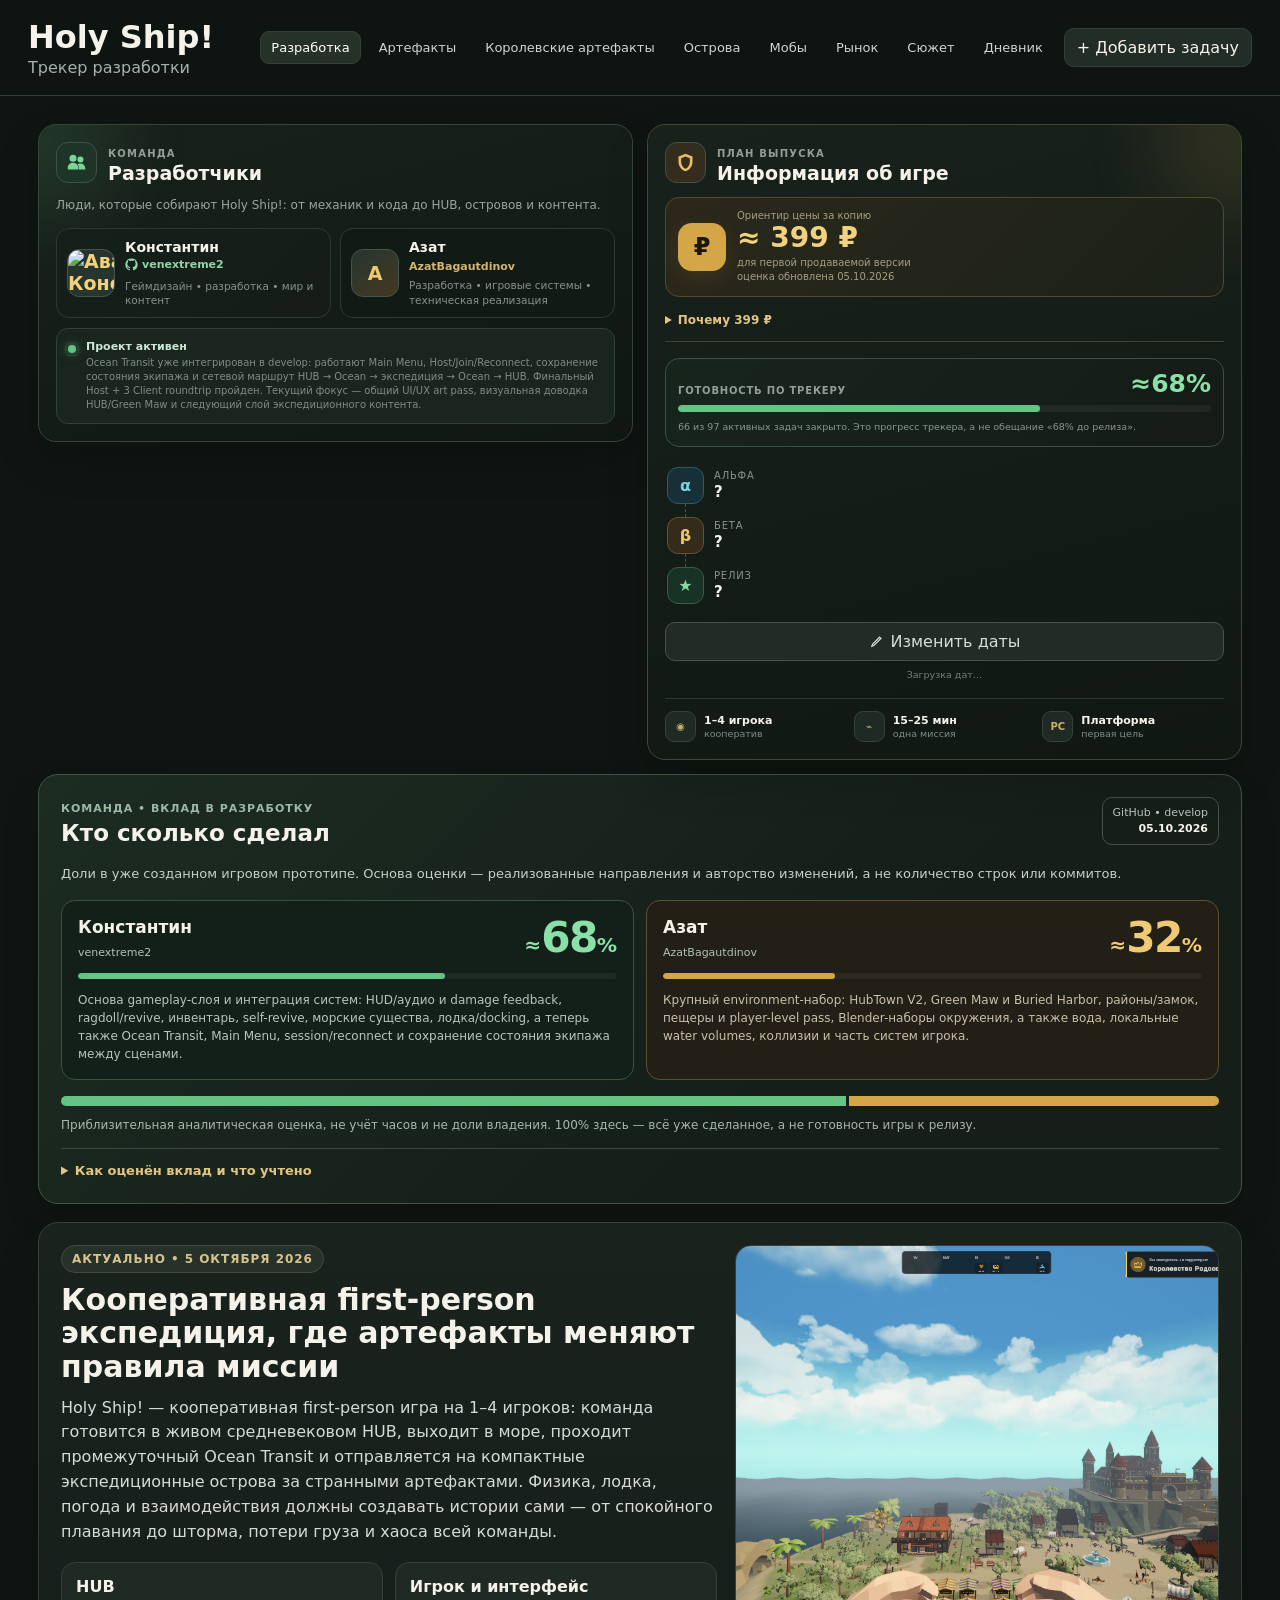
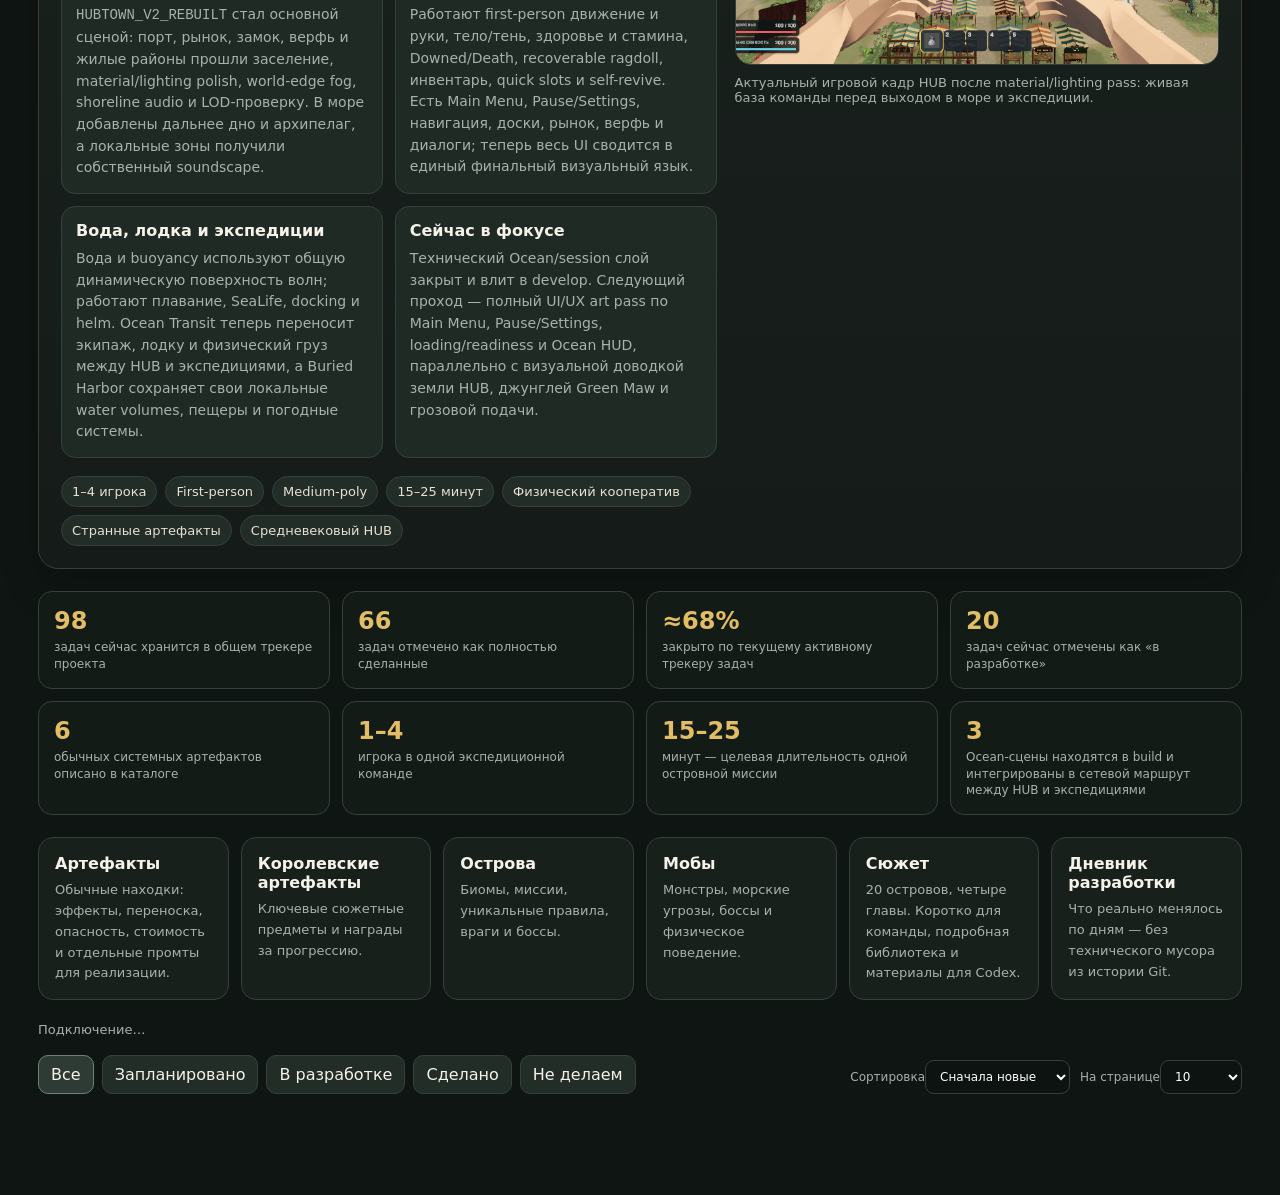
==== commit 2f39b5bf: "feat(site): add story hub with concise overview, full narrative library and Codex context" ====
--- a/index.html
+++ b/index.html
@@ -18,7 +18,7 @@
       <a href="royal-artifacts.html">Королевские артефакты</a>
       <a href="islands.html">Острова</a>
       <a href="mobs.html">Мобы</a>
-      <a href="market.html">Рынок</a><a href="devlog.html">Дневник</a>
+      <a href="market.html">Рынок</a><a href="story.html">Сюжет</a><a href="devlog.html">Дневник</a>
     </nav>
     <button id="addTask">+ Добавить задачу</button>
   </div>
@@ -167,6 +167,7 @@
       <a class="section-link" href="royal-artifacts.html"><strong>Королевские артефакты</strong><span>Ключевые сюжетные предметы и награды за прогрессию.</span></a>
       <a class="section-link" href="islands.html"><strong>Острова</strong><span>Биомы, миссии, уникальные правила, враги и боссы.</span></a>
       <a class="section-link" href="mobs.html"><strong>Мобы</strong><span>Монстры, морские угрозы, боссы и физическое поведение.</span></a>
+      <a class="section-link" href="story.html"><strong>Сюжет</strong><span>20 островов, четыре главы. Коротко для команды, подробная библиотека и материалы для Codex.</span></a>
       <a class="section-link" href="devlog.html"><strong>Дневник разработки</strong><span>Что реально менялось по дням — без технического мусора из истории Git.</span></a>
     </section>
 
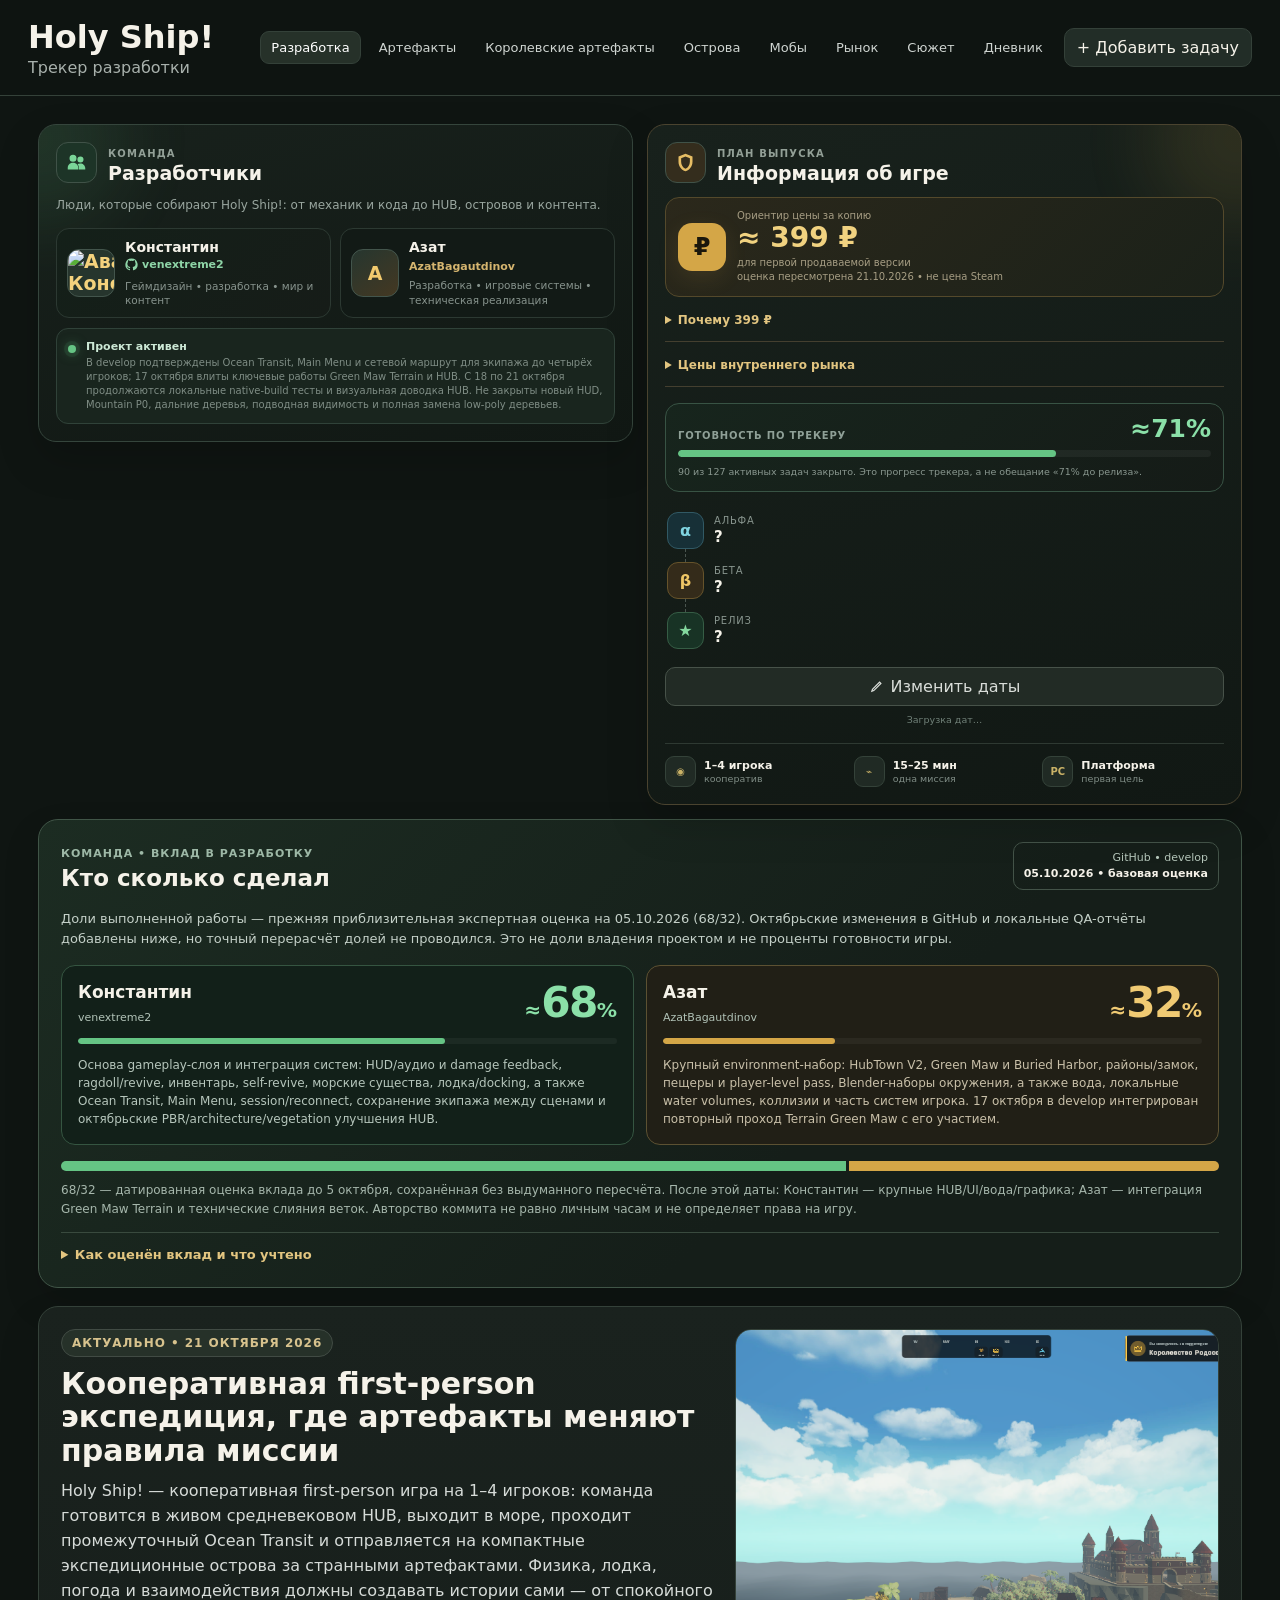
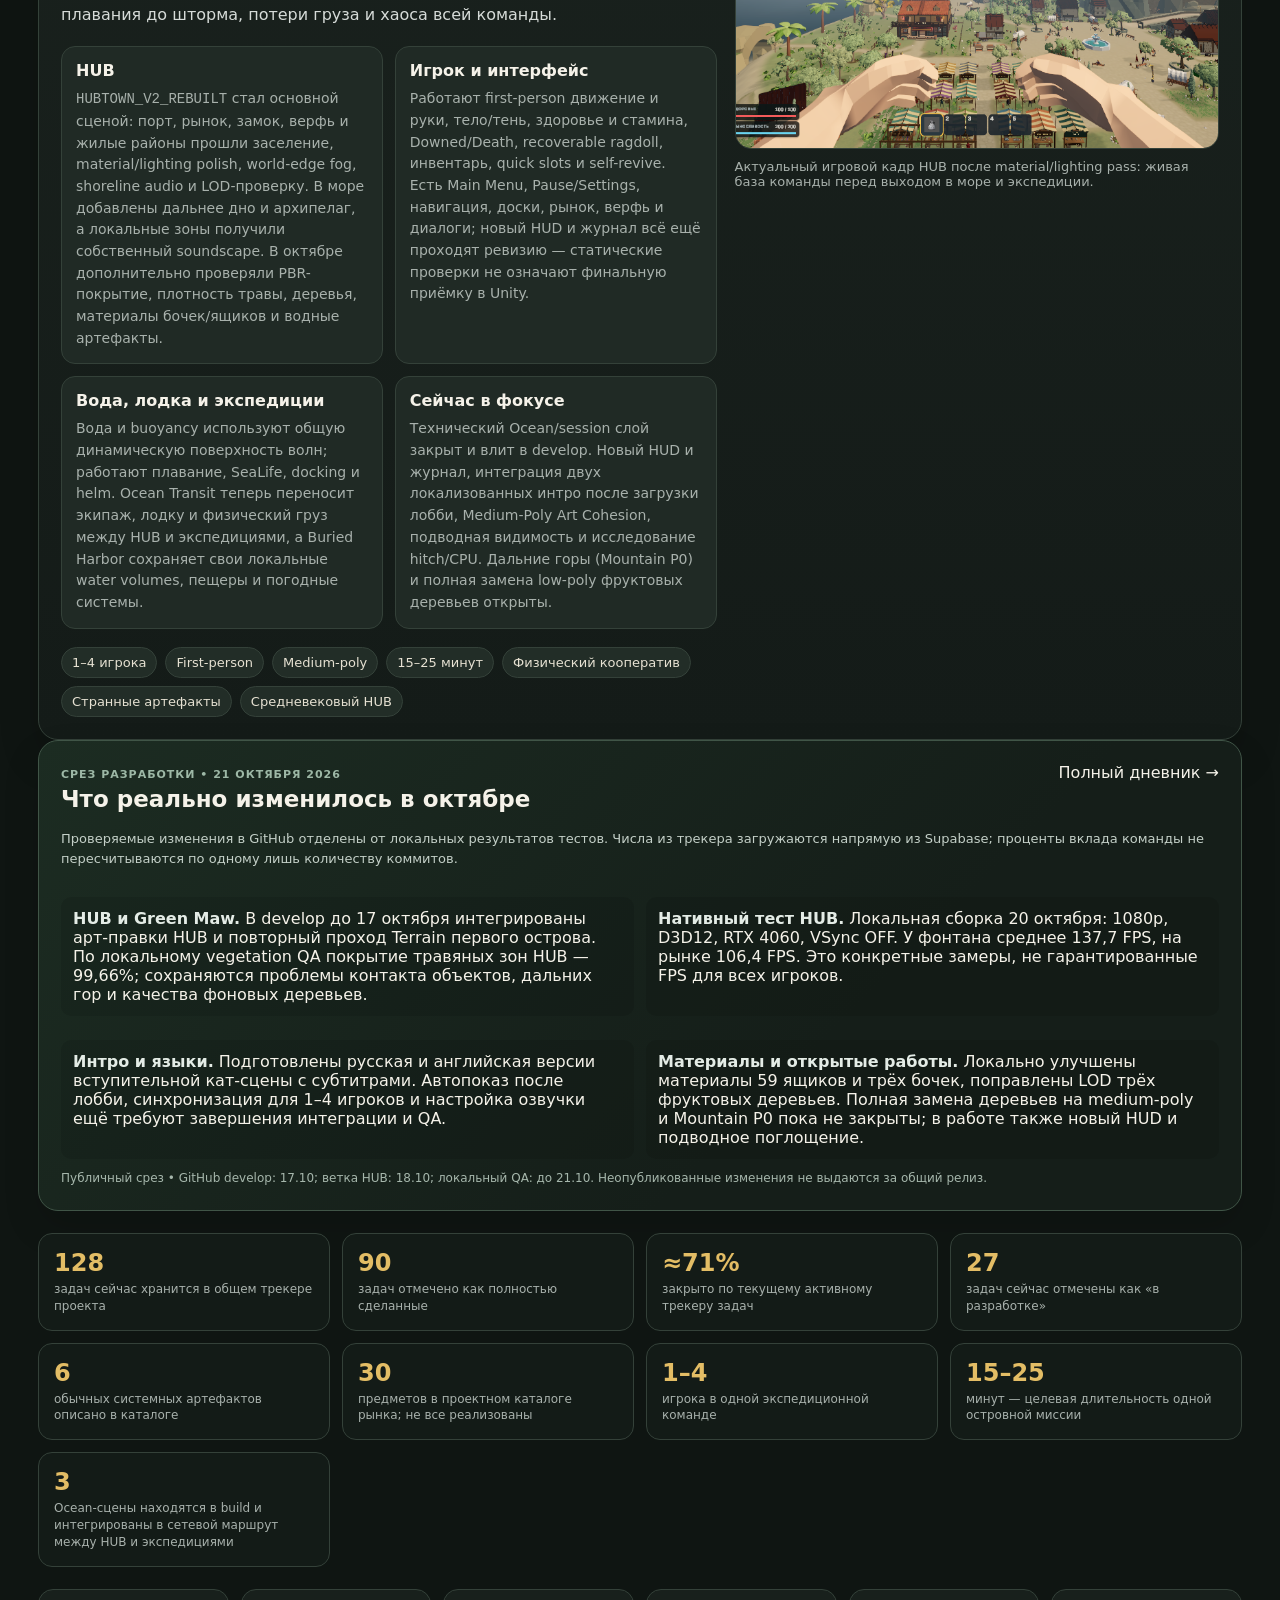
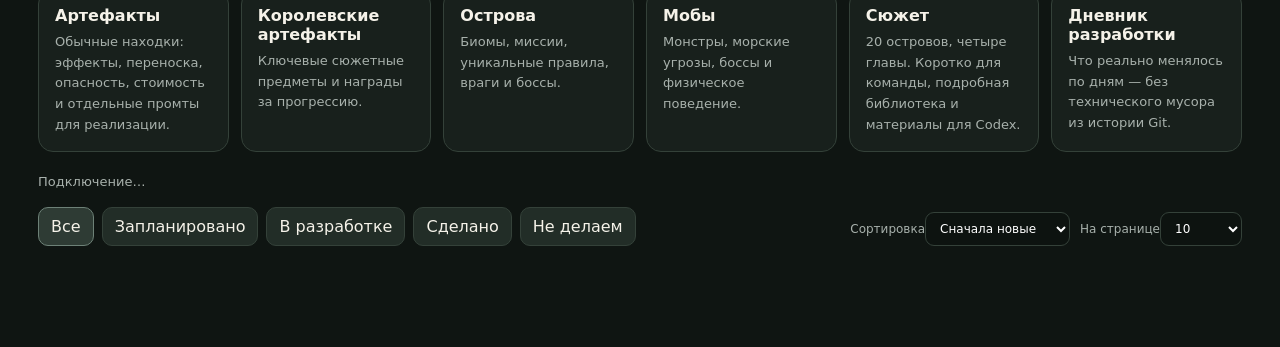
==== commit d0ab92b1: "docs(home): refresh Holy Ship state, track stats, contributors context and pricing" ====
--- a/index.html
+++ b/index.html
@@ -64,7 +64,7 @@
 
       <div class="team-status">
         <span class="live-dot" aria-hidden="true"></span>
-        <div><strong>Проект активен</strong><span>Ocean Transit уже интегрирован в develop: работают Main Menu, Host/Join/Reconnect, сохранение состояния экипажа и сетевой маршрут HUB → Ocean → экспедиция → Ocean → HUB. Финальный Host + 3 Client roundtrip пройден. Текущий фокус — общий UI/UX art pass, визуальная доводка HUB/Green Maw и следующий слой экспедиционного контента.</span></div>
+        <div><strong>Проект активен</strong><span>В develop подтверждены Ocean Transit, Main Menu и сетевой маршрут для экипажа до четырёх игроков; 17 октября влиты ключевые работы Green Maw Terrain и HUB. С 18 по 21 октября продолжаются локальные native-build тесты и визуальная доводка HUB. Не закрыты новый HUD, Mountain P0, дальние деревья, подводная видимость и полная замена low-poly деревьев.</span></div>
       </div>
     </section>
   </aside>
@@ -73,9 +73,9 @@
     <section class="assessment-hud" id="team-contribution" aria-labelledby="contributionTitle">
       <div class="assessment-heading">
         <div><span class="assessment-kicker">Команда • вклад в разработку</span><h2 id="contributionTitle">Кто сколько сделал</h2></div>
-        <div class="assessment-stamp">GitHub • develop<time datetime="2026-10-05">05.10.2026</time></div>
-      </div>
-      <p class="assessment-intro">Доли в уже созданном игровом прототипе. Основа оценки — реализованные направления и авторство изменений, а не количество строк или коммитов.</p>
+        <div class="assessment-stamp">GitHub • develop<time datetime="2026-10-05">05.10.2026 • базовая оценка</time></div>
+      </div>
+      <p class="assessment-intro">Доли выполненной работы — прежняя приблизительная экспертная оценка на 05.10.2026 (68/32). Октябрьские изменения в GitHub и локальные QA-отчёты добавлены ниже, но точный перерасчёт долей не проводился. Это не доли владения проектом и не проценты готовности игры.</p>
       <div class="contribution-cards">
         <article class="contribution-card konstantin-contribution">
           <div class="contribution-card-top">
@@ -83,7 +83,7 @@
             <div class="contribution-value" aria-label="Примерно 68 процентов"><small>≈</small>68<small>%</small></div>
           </div>
           <div class="contribution-meter" aria-hidden="true"><span></span></div>
-          <p>Основа gameplay-слоя и интеграция систем: HUD/аудио и damage feedback, ragdoll/revive, инвентарь, self-revive, морские существа, лодка/docking, а теперь также Ocean Transit, Main Menu, session/reconnect и сохранение состояния экипажа между сценами.</p>
+          <p>Основа gameplay-слоя и интеграция систем: HUD/аудио и damage feedback, ragdoll/revive, инвентарь, self-revive, морские существа, лодка/docking, а также Ocean Transit, Main Menu, session/reconnect, сохранение экипажа между сценами и октябрьские PBR/architecture/vegetation улучшения HUB.</p>
         </article>
         <article class="contribution-card azat-contribution">
           <div class="contribution-card-top">
@@ -91,11 +91,11 @@
             <div class="contribution-value" aria-label="Примерно 32 процента"><small>≈</small>32<small>%</small></div>
           </div>
           <div class="contribution-meter" aria-hidden="true"><span></span></div>
-          <p>Крупный environment-набор: HubTown V2, Green Maw и Buried Harbor, районы/замок, пещеры и player-level pass, Blender-наборы окружения, а также вода, локальные water volumes, коллизии и часть систем игрока.</p>
+          <p>Крупный environment-набор: HubTown V2, Green Maw и Buried Harbor, районы/замок, пещеры и player-level pass, Blender-наборы окружения, а также вода, локальные water volumes, коллизии и часть систем игрока. 17 октября в develop интегрирован повторный проход Terrain Green Maw с его участием.</p>
         </article>
       </div>
       <div class="contribution-split" aria-hidden="true"><span class="konstantin-share"></span><span class="azat-share"></span></div>
-      <p class="assessment-caveat">Приблизительная аналитическая оценка, не учёт часов и не доли владения. 100% здесь — всё уже сделанное, а не готовность игры к релизу.</p>
+      <p class="assessment-caveat">68/32 — датированная оценка вклада до 5 октября, сохранённая без выдуманного пересчёта. После этой даты: Константин — крупные HUB/UI/вода/графика; Азат — интеграция Green Maw Terrain и технические слияния веток. Авторство коммита не равно личным часам и не определяет права на игру.</p>
       <details class="assessment-method">
         <summary>Как оценён вклад и что учтено</summary>
         <p>Срез истории <a href="https://github.com/venextreme2/Curio-Crew/tree/develop" target="_blank" rel="noopener noreferrer">Curio-Crew / develop</a> по 5 октября 2026. Учтены REBUILT HUB, HUD/navigation polish, water/lighting/audio pass, Green Maw и Buried Harbor, а также новый Ocean Transit: три морские сцены, session/reconnect, перенос игроков/лодки/груза и проверенный четырёхклиентный roundtrip. Авторство GitHub-коммитов используется как один из ориентиров; обсуждения и ручное тестирование не превращаются в отдельные «баллы». Правки этого сайта в расчёт не включены.</p>
@@ -124,21 +124,21 @@
           <p><strong>Примеры вклада Азата:</strong> <a href="https://github.com/venextreme2/Curio-Crew/commit/56b38a0" target="_blank" rel="noopener noreferrer">дюны, пещерная система и spawn-точки Buried Harbor</a>, <a href="https://github.com/venextreme2/Curio-Crew/commit/7b735e5" target="_blank" rel="noopener noreferrer">major rebuild Buried Harbor</a>, <a href="https://github.com/venextreme2/Curio-Crew/commit/8e341d4" target="_blank" rel="noopener noreferrer">пересборка четырёх входов в пещеры</a>, <a href="https://github.com/venextreme2/Curio-Crew/commit/9ae454d" target="_blank" rel="noopener noreferrer">исправление terrain holes</a> и погодные фиксы sandstorm/stamina конца сентября.</p>
         </div>
         <p class="assessment-limit">Merge-коммиты, импорт ассетов и отменённые эксперименты сами по себе не увеличивают вклад. Git не показывает все обсуждения, тестирование и незапушенные изменения, поэтому автор коммита — ориентир, а не доказательство единоличной работы.</p>
-        <p>Это срез на 05.10.2026. Ocean Transit уже находится в develop и прошёл отдельную интеграционную проверку; будущие UI/UX и контентные задачи в этот процент как готовая работа ещё не включены.</p>
+        <p>Расчёт выше остался срезом на 05.10.2026 и не выдаётся за новую точную долю на 21 октября. После 5 октября важны <a href="https://github.com/venextreme2/Curio-Crew/commit/c2a1387bc">интеграция Green Maw (17.10)</a>, ветка <a href="https://github.com/venextreme2/Curio-Crew/tree/art/hub-graphics-enhancement-20261010">графики HUB</a>, правки UI/HUD и локальные тесты. Для новой численной оценки нужен отдельный совместный аудит задач и трудозатрат.</p>
       </details>
     </section>
 
     <section class="hero-card">
       <div class="hero-text">
-        <span class="eyebrow">Актуально • 5 октября 2026</span>
+        <span class="eyebrow">Актуально • 21 октября 2026</span>
         <h2>Кооперативная first-person экспедиция, где артефакты меняют правила миссии</h2>
         <p>Holy Ship! — кооперативная first-person игра на 1–4 игроков: команда готовится в живом средневековом HUB, выходит в море, проходит промежуточный Ocean Transit и отправляется на компактные экспедиционные острова за странными артефактами. Физика, лодка, погода и взаимодействия должны создавать истории сами — от спокойного плавания до шторма, потери груза и хаоса всей команды.</p>
 
         <div class="hero-grid">
-          <div class="mini-card"><h3>HUB</h3><p><code>HUBTOWN_V2_REBUILT</code> стал основной сценой: порт, рынок, замок, верфь и жилые районы прошли заселение, material/lighting polish, world-edge fog, shoreline audio и LOD-проверку. В море добавлены дальнее дно и архипелаг, а локальные зоны получили собственный soundscape.</p></div>
-          <div class="mini-card"><h3>Игрок и интерфейс</h3><p>Работают first-person движение и руки, тело/тень, здоровье и стамина, Downed/Death, recoverable ragdoll, инвентарь, quick slots и self-revive. Есть Main Menu, Pause/Settings, навигация, доски, рынок, верфь и диалоги; теперь весь UI сводится в единый финальный визуальный язык.</p></div>
+          <div class="mini-card"><h3>HUB</h3><p><code>HUBTOWN_V2_REBUILT</code> стал основной сценой: порт, рынок, замок, верфь и жилые районы прошли заселение, material/lighting polish, world-edge fog, shoreline audio и LOD-проверку. В море добавлены дальнее дно и архипелаг, а локальные зоны получили собственный soundscape. В октябре дополнительно проверяли PBR-покрытие, плотность травы, деревья, материалы бочек/ящиков и водные артефакты.</p></div>
+          <div class="mini-card"><h3>Игрок и интерфейс</h3><p>Работают first-person движение и руки, тело/тень, здоровье и стамина, Downed/Death, recoverable ragdoll, инвентарь, quick slots и self-revive. Есть Main Menu, Pause/Settings, навигация, доски, рынок, верфь и диалоги; новый HUD и журнал всё ещё проходят ревизию — статические проверки не означают финальную приёмку в Unity.</p></div>
           <div class="mini-card"><h3>Вода, лодка и экспедиции</h3><p>Вода и buoyancy используют общую динамическую поверхность волн; работают плавание, SeaLife, docking и helm. Ocean Transit теперь переносит экипаж, лодку и физический груз между HUB и экспедициями, а Buried Harbor сохраняет свои локальные water volumes, пещеры и погодные системы.</p></div>
-          <div class="mini-card"><h3>Сейчас в фокусе</h3><p>Технический Ocean/session слой закрыт и влит в develop. Следующий проход — полный UI/UX art pass по Main Menu, Pause/Settings, loading/readiness и Ocean HUD, параллельно с визуальной доводкой земли HUB, джунглей Green Maw и грозовой подачи.</p></div>
+          <div class="mini-card"><h3>Сейчас в фокусе</h3><p>Технический Ocean/session слой закрыт и влит в develop. Новый HUD и журнал, интеграция двух локализованных интро после загрузки лобби, Medium-Poly Art Cohesion, подводная видимость и исследование hitch/CPU. Дальние горы (Mountain P0) и полная замена low-poly фруктовых деревьев открыты.</p></div>
         </div>
 
         <div class="project-tags">
@@ -151,12 +151,25 @@
       </div>
     </section>
 
+    <section class="assessment-hud" id="october-status" aria-labelledby="octoberTitle">
+      <div class="assessment-heading"><div><span class="assessment-kicker">Срез разработки • 21 октября 2026</span><h2 id="octoberTitle">Что реально изменилось в октябре</h2></div><a href="devlog.html#day-2026-10-21">Полный дневник →</a></div>
+      <p class="assessment-intro">Проверяемые изменения в GitHub отделены от локальных результатов тестов. Числа из трекера загружаются напрямую из Supabase; проценты вклада команды не пересчитываются по одному лишь количеству коммитов.</p>
+      <div class="assessment-evidence">
+        <p><strong>HUB и Green Maw.</strong> В develop до 17 октября интегрированы арт-правки HUB и повторный проход Terrain первого острова. По локальному vegetation QA покрытие травяных зон HUB — 99,66%; сохраняются проблемы контакта объектов, дальних гор и качества фоновых деревьев.</p>
+        <p><strong>Нативный тест HUB.</strong> Локальная сборка 20 октября: 1080p, D3D12, RTX 4060, VSync OFF. У фонтана среднее 137,7 FPS, на рынке 106,4 FPS. Это конкретные замеры, не гарантированные FPS для всех игроков.</p>
+        <p><strong>Интро и языки.</strong> Подготовлены русская и английская версии вступительной кат-сцены с субтитрами. Автопоказ после лобби, синхронизация для 1–4 игроков и настройка озвучки ещё требуют завершения интеграции и QA.</p>
+        <p><strong>Материалы и открытые работы.</strong> Локально улучшены материалы 59 ящиков и трёх бочек, поправлены LOD трёх фруктовых деревьев. Полная замена деревьев на medium-poly и Mountain P0 пока не закрыты; в работе также новый HUD и подводное поглощение.</p>
+      </div>
+      <p class="assessment-caveat">Публичный срез • GitHub develop: 17.10; ветка HUB: 18.10; локальный QA: до 21.10. Неопубликованные изменения не выдаются за общий релиз.</p>
+    </section>
+
     <section class="project-snapshot" aria-label="Актуальный срез проекта">
-      <div class="snapshot-card"><strong id="taskTotal">98</strong><span>задач сейчас хранится в общем трекере проекта</span></div>
-      <div class="snapshot-card"><strong id="taskDone">66</strong><span>задач отмечено как полностью сделанные</span></div>
-      <div class="snapshot-card"><strong class="project-completion-value">≈68%</strong><span>закрыто по текущему активному трекеру задач</span></div>
-      <div class="snapshot-card"><strong id="taskDoing">20</strong><span>задач сейчас отмечены как «в разработке»</span></div>
+      <div class="snapshot-card"><strong id="taskTotal">128</strong><span>задач сейчас хранится в общем трекере проекта</span></div>
+      <div class="snapshot-card"><strong id="taskDone">90</strong><span>задач отмечено как полностью сделанные</span></div>
+      <div class="snapshot-card"><strong class="project-completion-value">≈71%</strong><span>закрыто по текущему активному трекеру задач</span></div>
+      <div class="snapshot-card"><strong id="taskDoing">27</strong><span>задач сейчас отмечены как «в разработке»</span></div>
       <div class="snapshot-card"><strong id="artifactCount">6</strong><span>обычных системных артефактов описано в каталоге</span></div>
+      <div class="snapshot-card"><strong id="marketCount">30</strong><span>предметов в проектном каталоге рынка; не все реализованы</span></div>
       <div class="snapshot-card"><strong>1–4</strong><span>игрока в одной экспедиционной команде</span></div>
       <div class="snapshot-card"><strong>15–25</strong><span>минут — целевая длительность одной островной миссии</span></div>
       <div class="snapshot-card"><strong>3</strong><span>Ocean-сцены находятся в build и интегрированы в сетевой маршрут между HUB и экспедициями</span></div>
@@ -203,20 +216,22 @@
 
       <div class="price-card">
         <div class="price-icon" aria-hidden="true">₽</div>
-        <div><span>Ориентир цены за копию</span><strong>≈ 399 ₽</strong><small>для первой продаваемой версии<br>оценка обновлена 05.10.2026</small></div>
+        <div><span>Ориентир цены за копию</span><strong>≈ 399 ₽</strong><small>для первой продаваемой версии<br>оценка пересмотрена 21.10.2026 • не цена Steam</small></div>
       </div>
       <details class="price-assessment">
         <summary>Почему 399 ₽</summary>
         <p><strong>Предварительный ориентир: 349–499 ₽.</strong> 399 ₽ — рабочая цена для первой продаваемой версии, а не установленная цена Steam и не стоимость разработки проекта.</p>
-        <p>По текущему трекеру закрыто около двух третей активных задач. Уже есть зрелый HUB, лодка/docking, вода и плавание, смерть/revive, инвентарь, HUD, NPC, SeaLife и два authored expedition-острова. Сетевой Ocean Transit, Main Menu и session/reconnect уже интегрированы; следующий риск для цены — качество полного mission loop, контента островов и внешнего кооперативного плейтеста.</p>
+        <p>На 21 октября по живому трекеру закрыто 90 из 127 активных задач (≈71%), но это не готовность продукта. Сохранены основные HUB, Ocean Transit, session/reconnect и два авторских острова. Локальный native-build показал рабочую производительность HUB; при этом новый HUD, Mountain P0, содержимое экспедиций, полная полировка графики и внешний кооперативный плейтест ещё не закрыты.</p>
         <p>Цену нужно окончательно подтвердить после внешнего кооперативного плейтеста и проверки реального объёма миссий. Техническая связность сцен уже доказана, но будущие артефакты, мобы, награды и финальный объём островов нельзя засчитывать как готовую ценность заранее.</p>
         <p>Рыночные ориентиры для сравнения, а не формула цены: <a href="https://steamdb.info/app/1966720/" target="_blank" rel="noopener noreferrer">Lethal Company — региональные цены</a> и <a href="https://store.steampowered.com/app/3241660/REPO/" target="_blank" rel="noopener noreferrer">R.E.P.O. — формат и состав игры</a>. Обоснование текущих систем: <a href="devlog.html#day-2026-09-19">дневник разработки</a>.</p>
       </details>
 
+      <details class="price-assessment"><summary>Цены внутреннего рынка</summary><p><strong><span id="marketPriceSpan">90–8 500</span> монет</strong> — диапазон проектных цен из <a href="market.html">каталога рынка</a>. В базе 30 предметов, все пока со статусом «Пауза»; эти цены нельзя считать проверенным балансом готовой игры.</p></details>
+
       <div class="completion-card" aria-label="Готовность проекта по трекеру">
-        <div class="completion-card-top"><span>Готовность по трекеру</span><strong class="project-completion-value">≈68%</strong></div>
-        <div class="project-completion-meter" aria-hidden="true"><span style="width:68%"></span></div>
-        <small class="project-completion-caption">66 из 97 активных задач закрыто. Это прогресс трекера, а не обещание «68% до релиза».</small>
+        <div class="completion-card-top"><span>Готовность по трекеру</span><strong class="project-completion-value">≈71%</strong></div>
+        <div class="project-completion-meter" aria-hidden="true"><span style="width:71%"></span></div>
+        <small class="project-completion-caption">90 из 127 активных задач закрыто. Это прогресс трекера, а не обещание «71% до релиза».</small>
       </div>
 
       <div class="release-timeline" aria-live="polite">
@@ -271,6 +286,6 @@
 <script src="https://cdn.jsdelivr.net/npm/@supabase/supabase-js@2"></script>
 <script src="config.js"></script>
 <script src="app.js?v=20261005"></script>
-<script src="home-panels.js?v=20261005"></script>
+<script src="home-panels.js?v=20261021"></script>
 </body>
 </html>
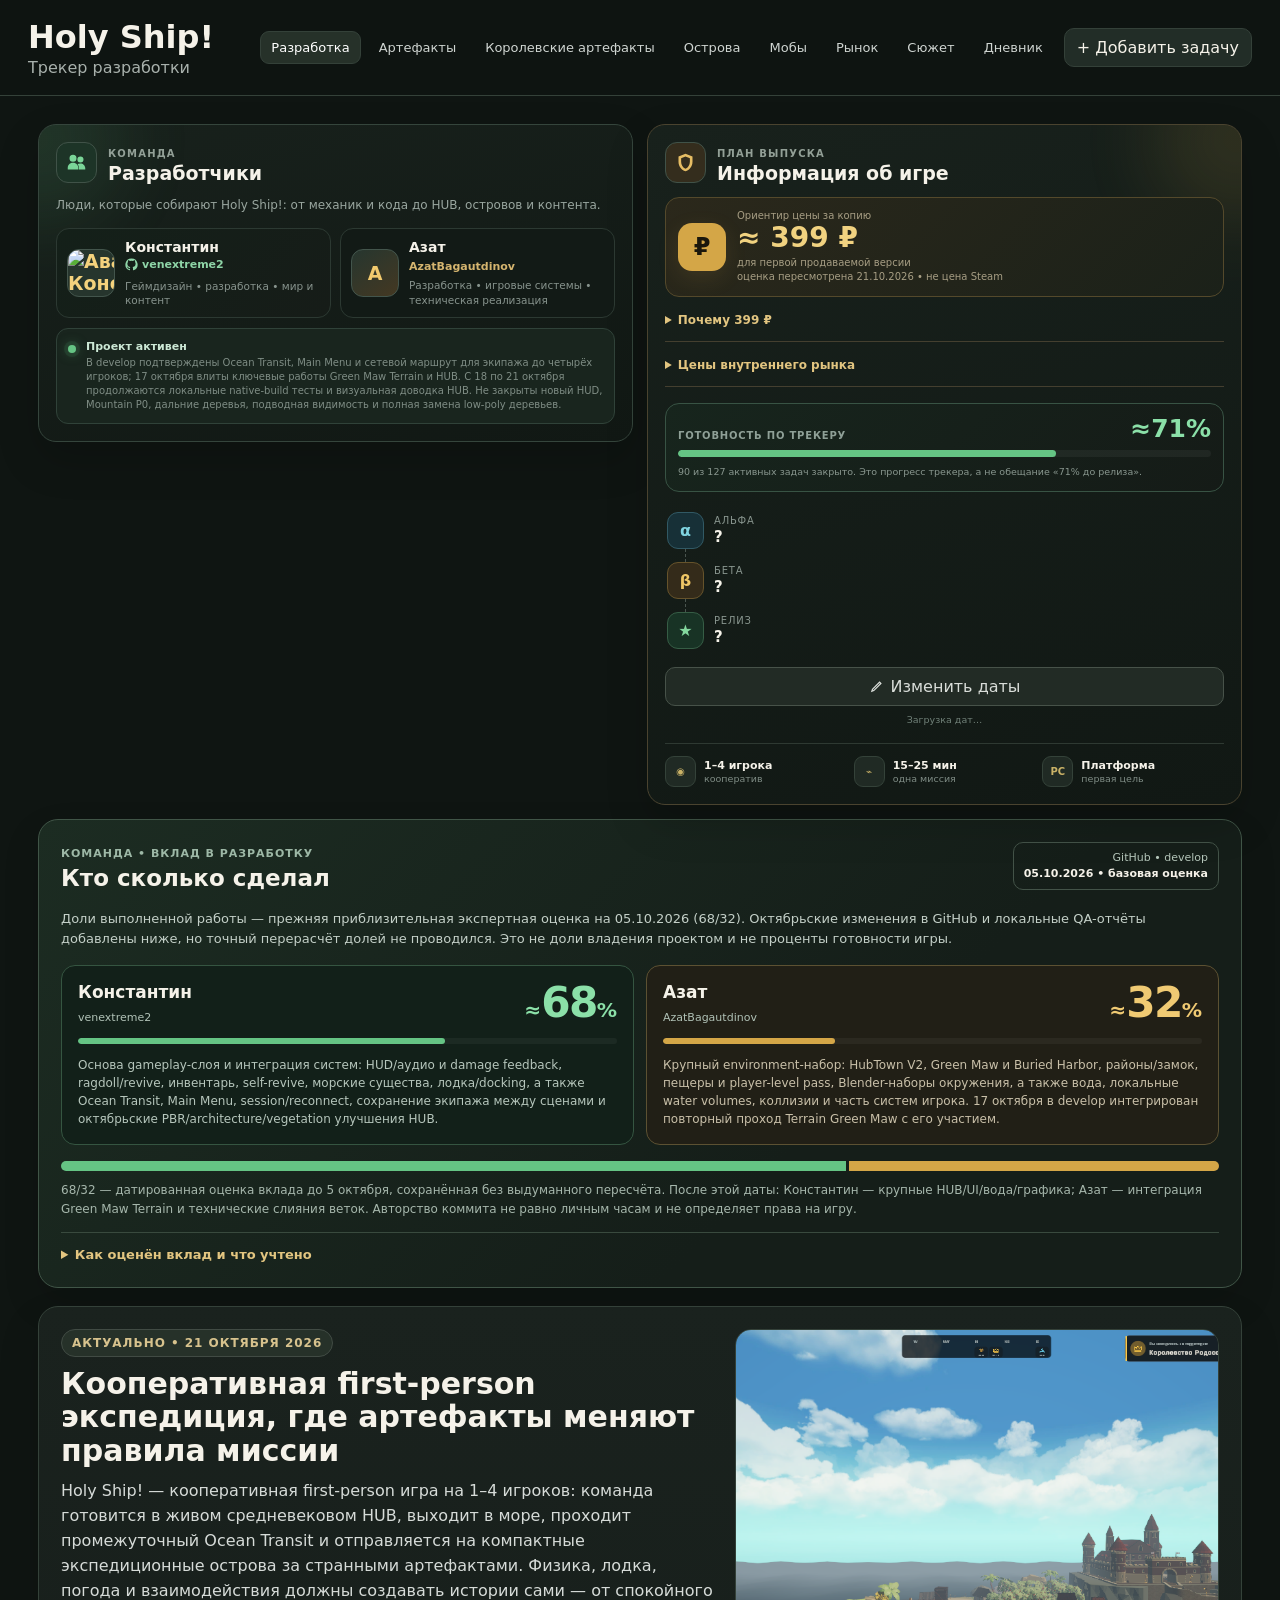
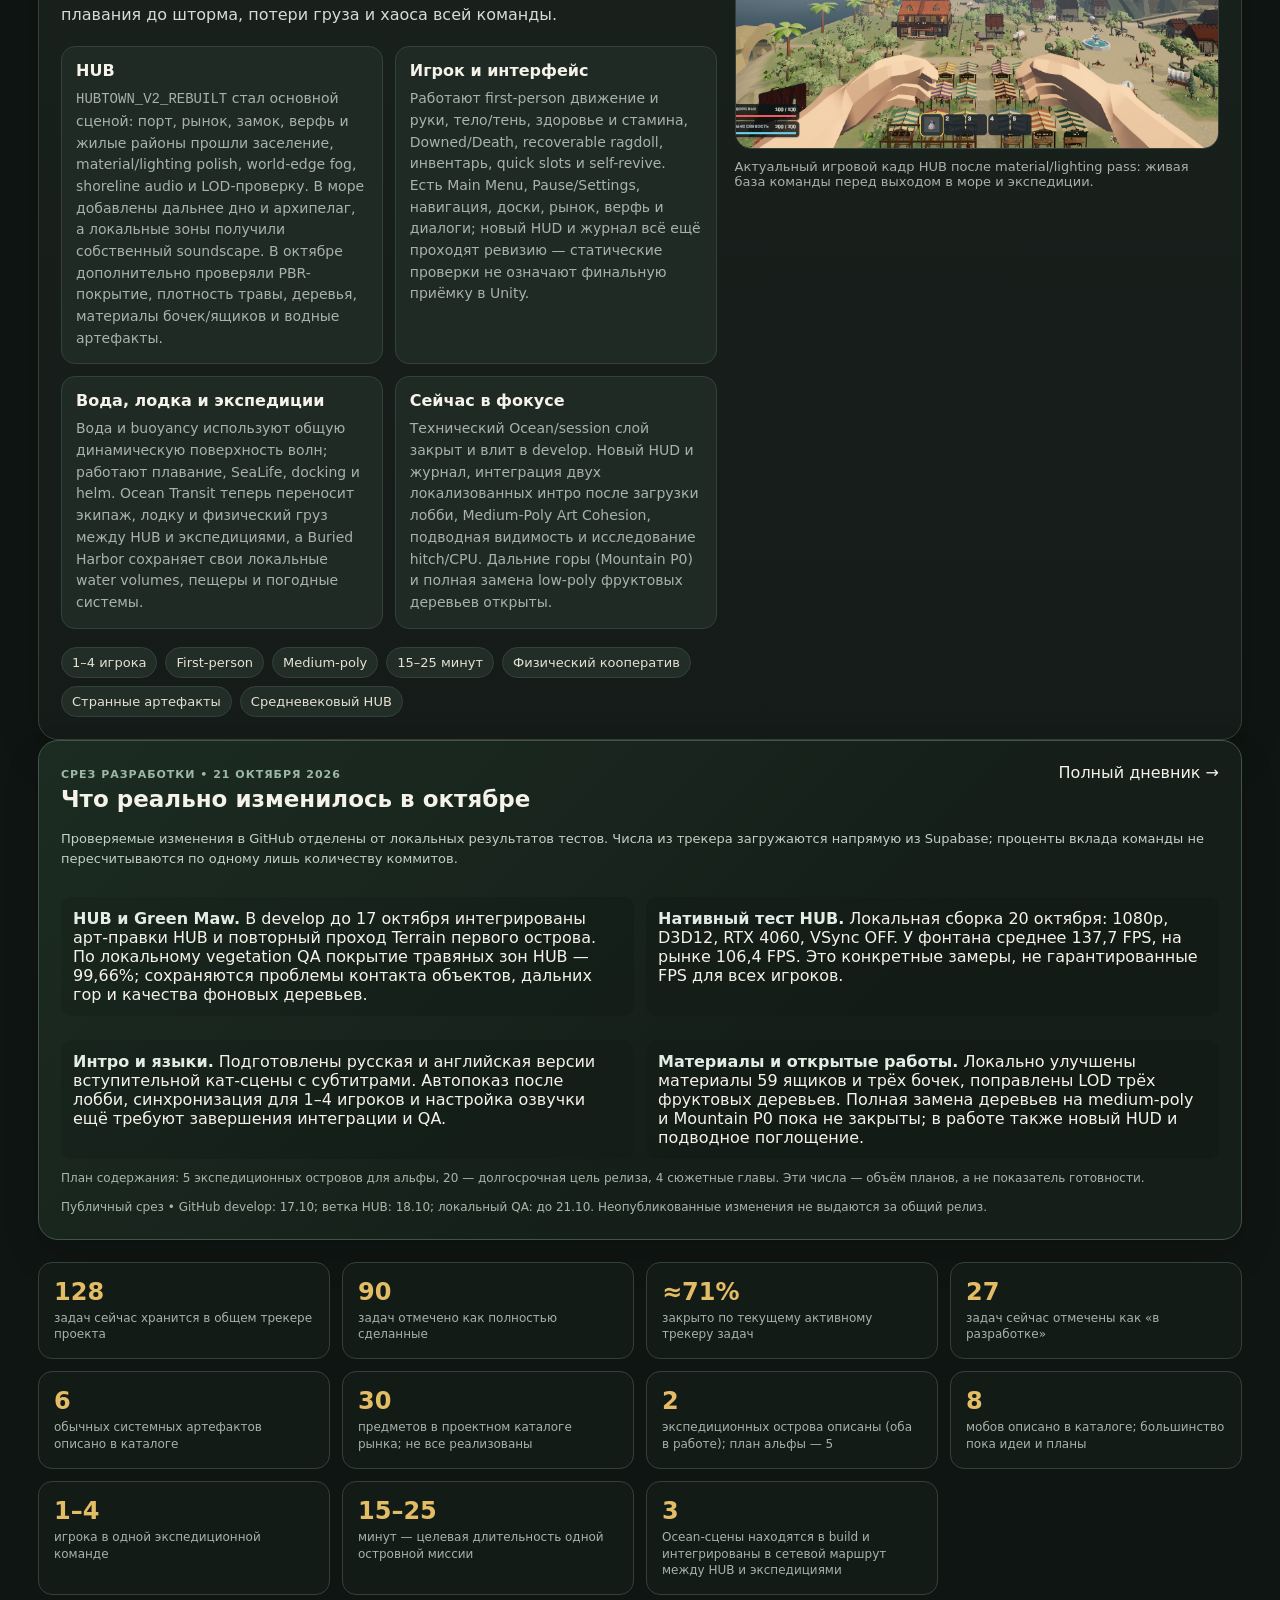
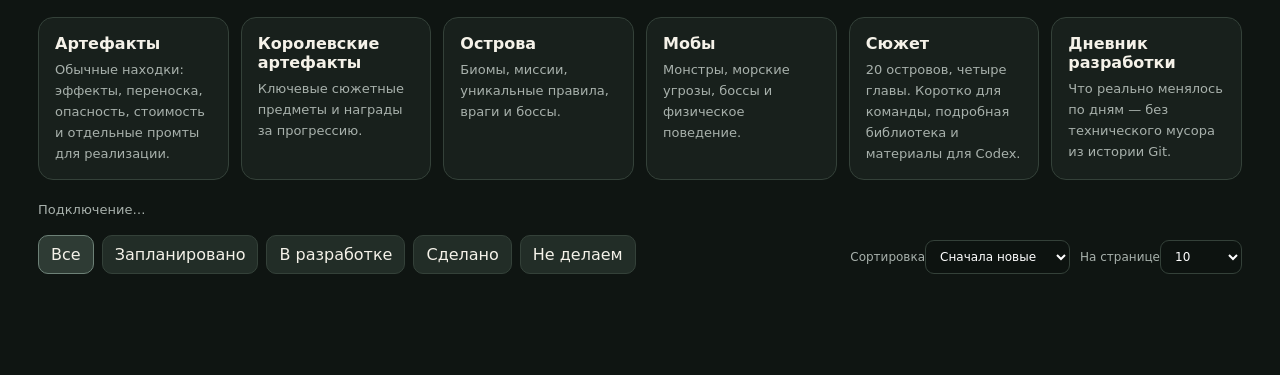
==== commit 99961e44: "docs(home): include alpha island plan and catalog mob counts" ====
--- a/index.html
+++ b/index.html
@@ -160,6 +160,7 @@
         <p><strong>Интро и языки.</strong> Подготовлены русская и английская версии вступительной кат-сцены с субтитрами. Автопоказ после лобби, синхронизация для 1–4 игроков и настройка озвучки ещё требуют завершения интеграции и QA.</p>
         <p><strong>Материалы и открытые работы.</strong> Локально улучшены материалы 59 ящиков и трёх бочек, поправлены LOD трёх фруктовых деревьев. Полная замена деревьев на medium-poly и Mountain P0 пока не закрыты; в работе также новый HUD и подводное поглощение.</p>
       </div>
+      <p class="assessment-caveat">План содержания: 5 экспедиционных островов для альфы, 20 — долгосрочная цель релиза, 4 сюжетные главы. Эти числа — объём планов, а не показатель готовности.</p>
       <p class="assessment-caveat">Публичный срез • GitHub develop: 17.10; ветка HUB: 18.10; локальный QA: до 21.10. Неопубликованные изменения не выдаются за общий релиз.</p>
     </section>
 
@@ -170,6 +171,8 @@
       <div class="snapshot-card"><strong id="taskDoing">27</strong><span>задач сейчас отмечены как «в разработке»</span></div>
       <div class="snapshot-card"><strong id="artifactCount">6</strong><span>обычных системных артефактов описано в каталоге</span></div>
       <div class="snapshot-card"><strong id="marketCount">30</strong><span>предметов в проектном каталоге рынка; не все реализованы</span></div>
+      <div class="snapshot-card"><strong id="islandCount">2</strong><span>экспедиционных острова описаны (оба в работе); план альфы — 5</span></div>
+      <div class="snapshot-card"><strong id="mobCount">8</strong><span>мобов описано в каталоге; большинство пока идеи и планы</span></div>
       <div class="snapshot-card"><strong>1–4</strong><span>игрока в одной экспедиционной команде</span></div>
       <div class="snapshot-card"><strong>15–25</strong><span>минут — целевая длительность одной островной миссии</span></div>
       <div class="snapshot-card"><strong>3</strong><span>Ocean-сцены находятся в build и интегрированы в сетевой маршрут между HUB и экспедициями</span></div>
